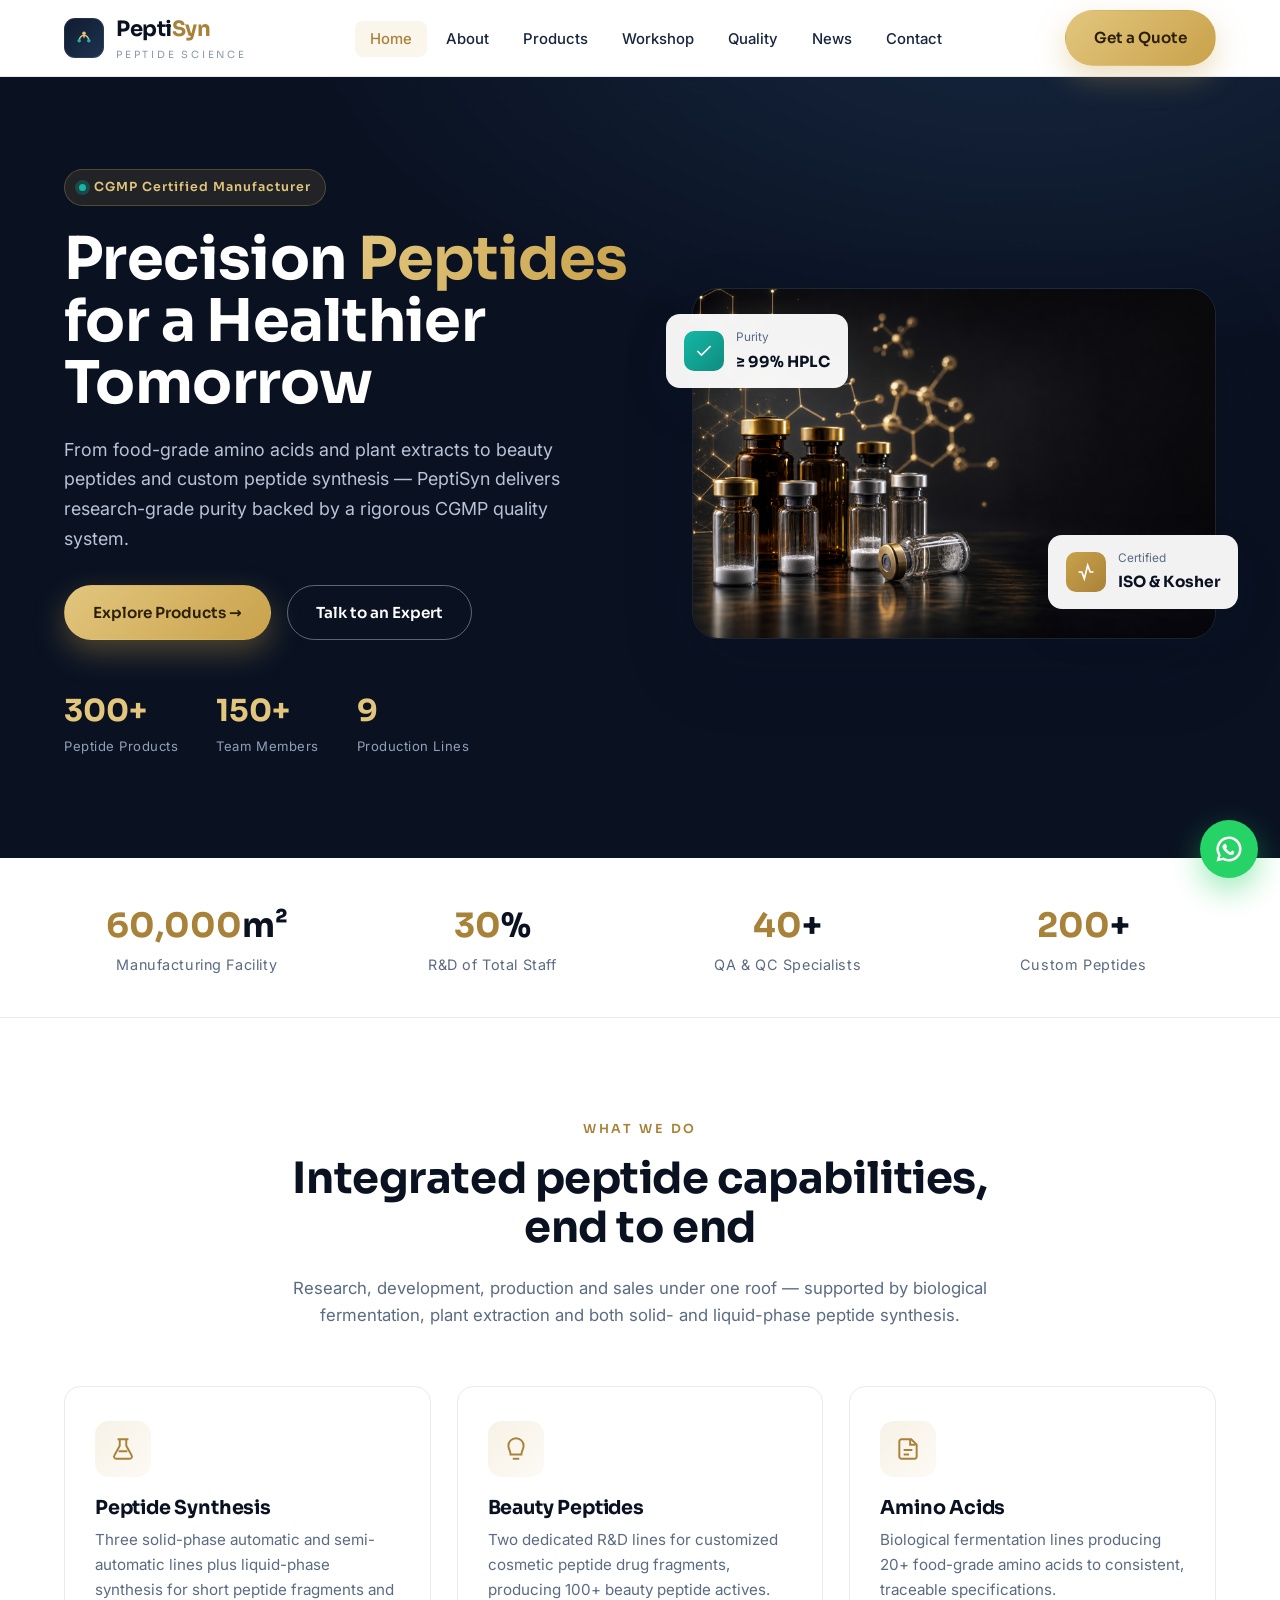
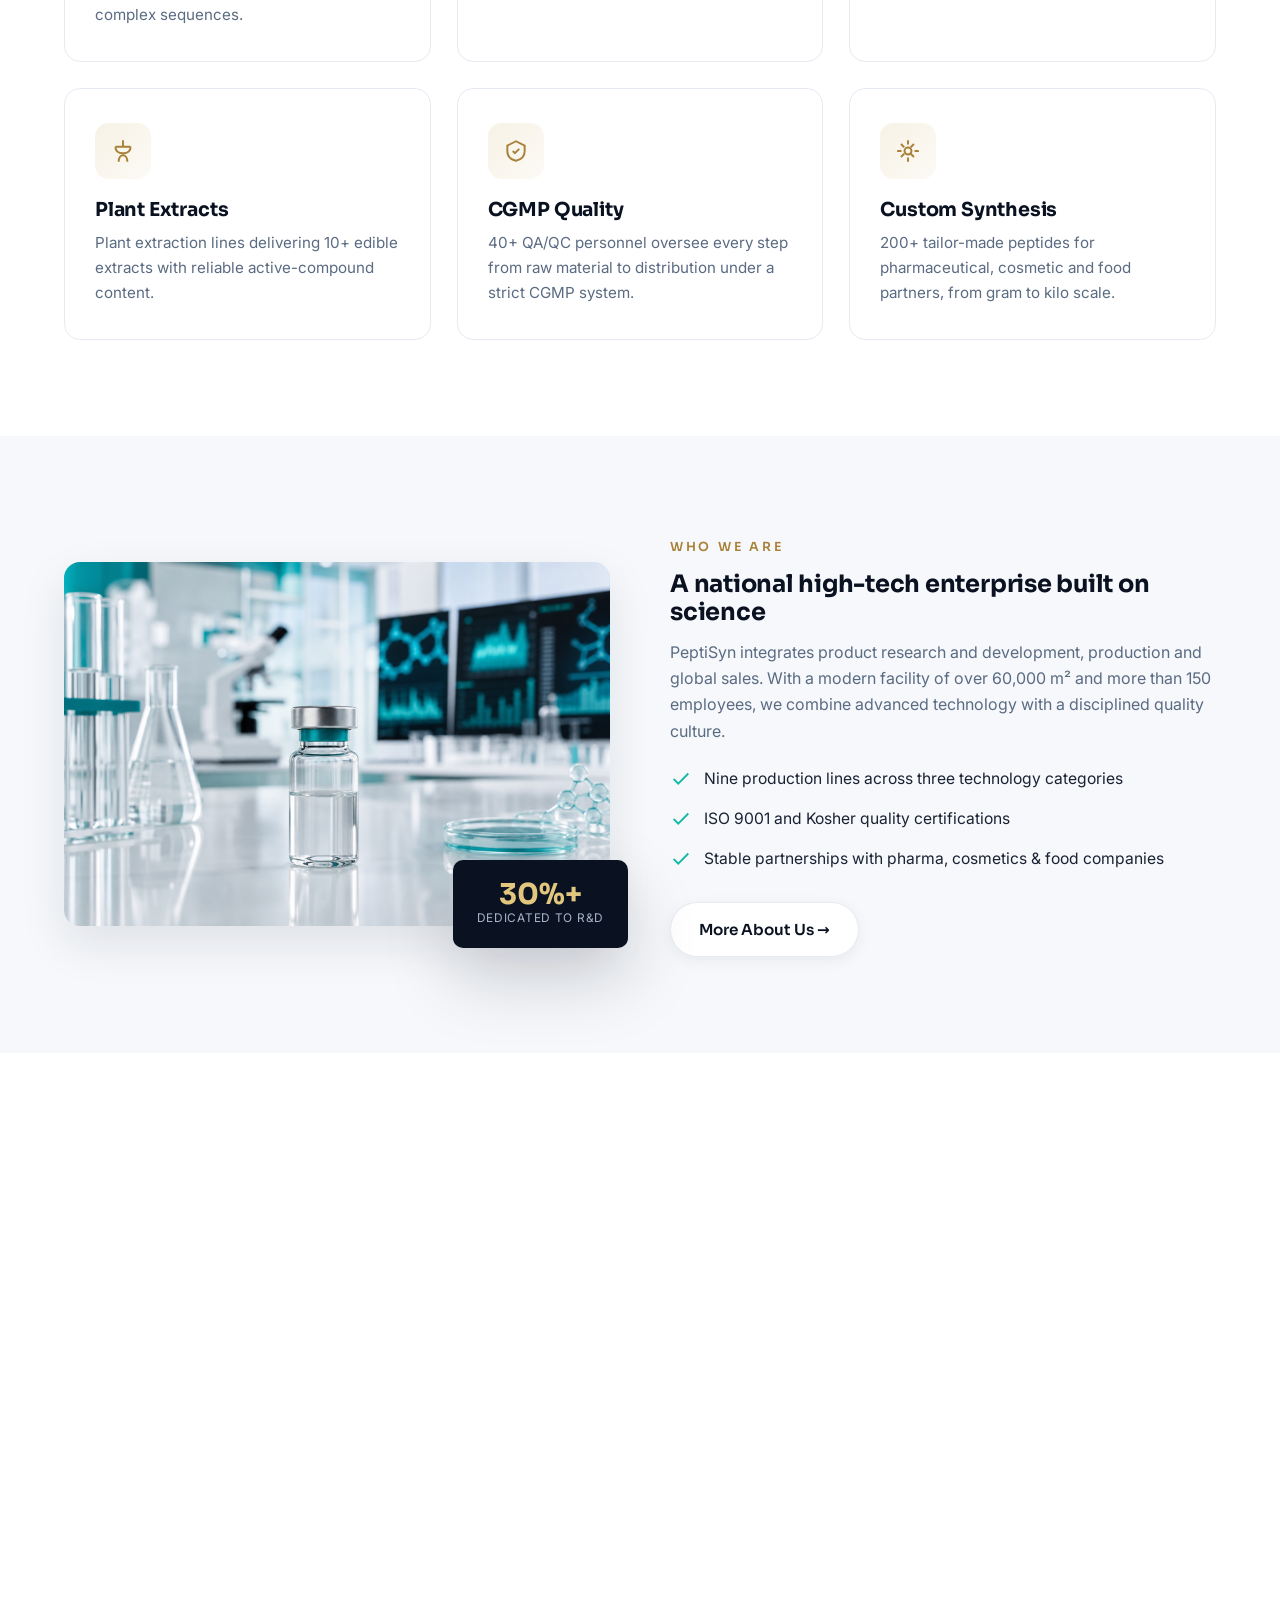
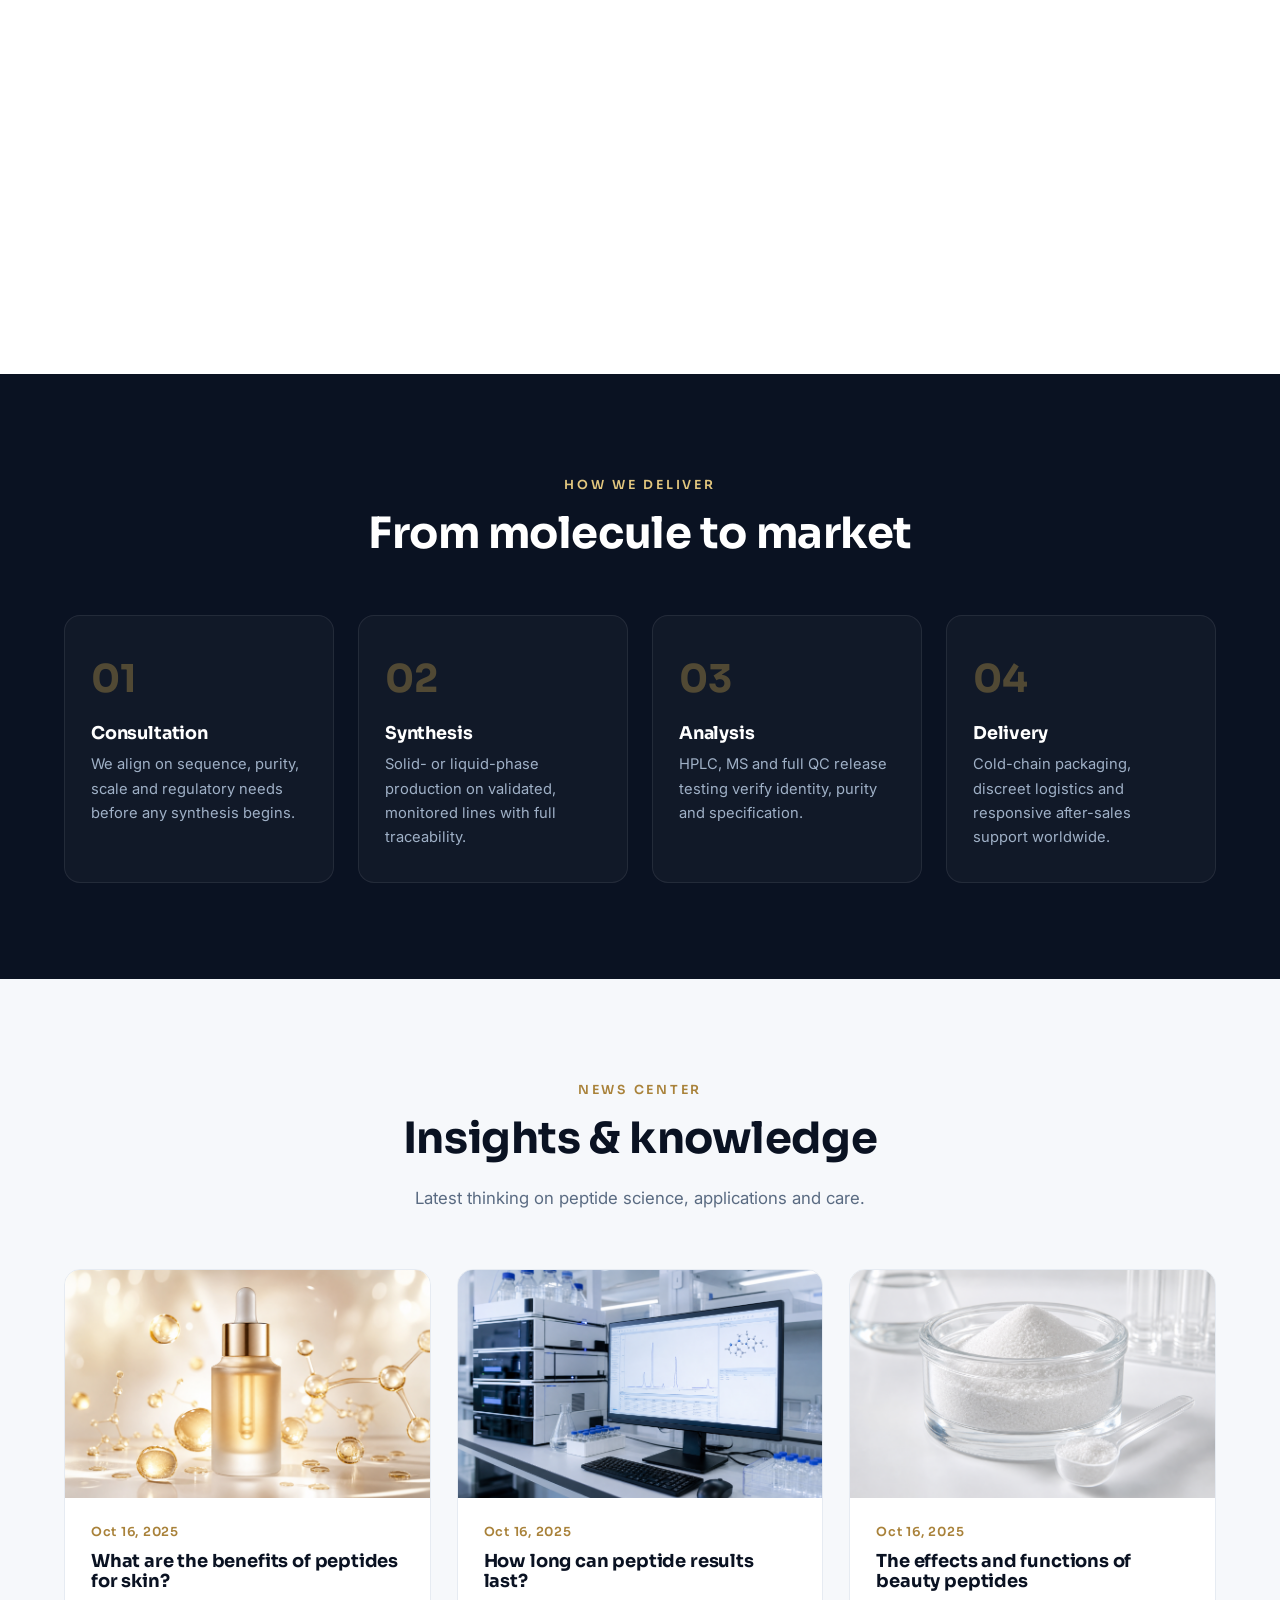
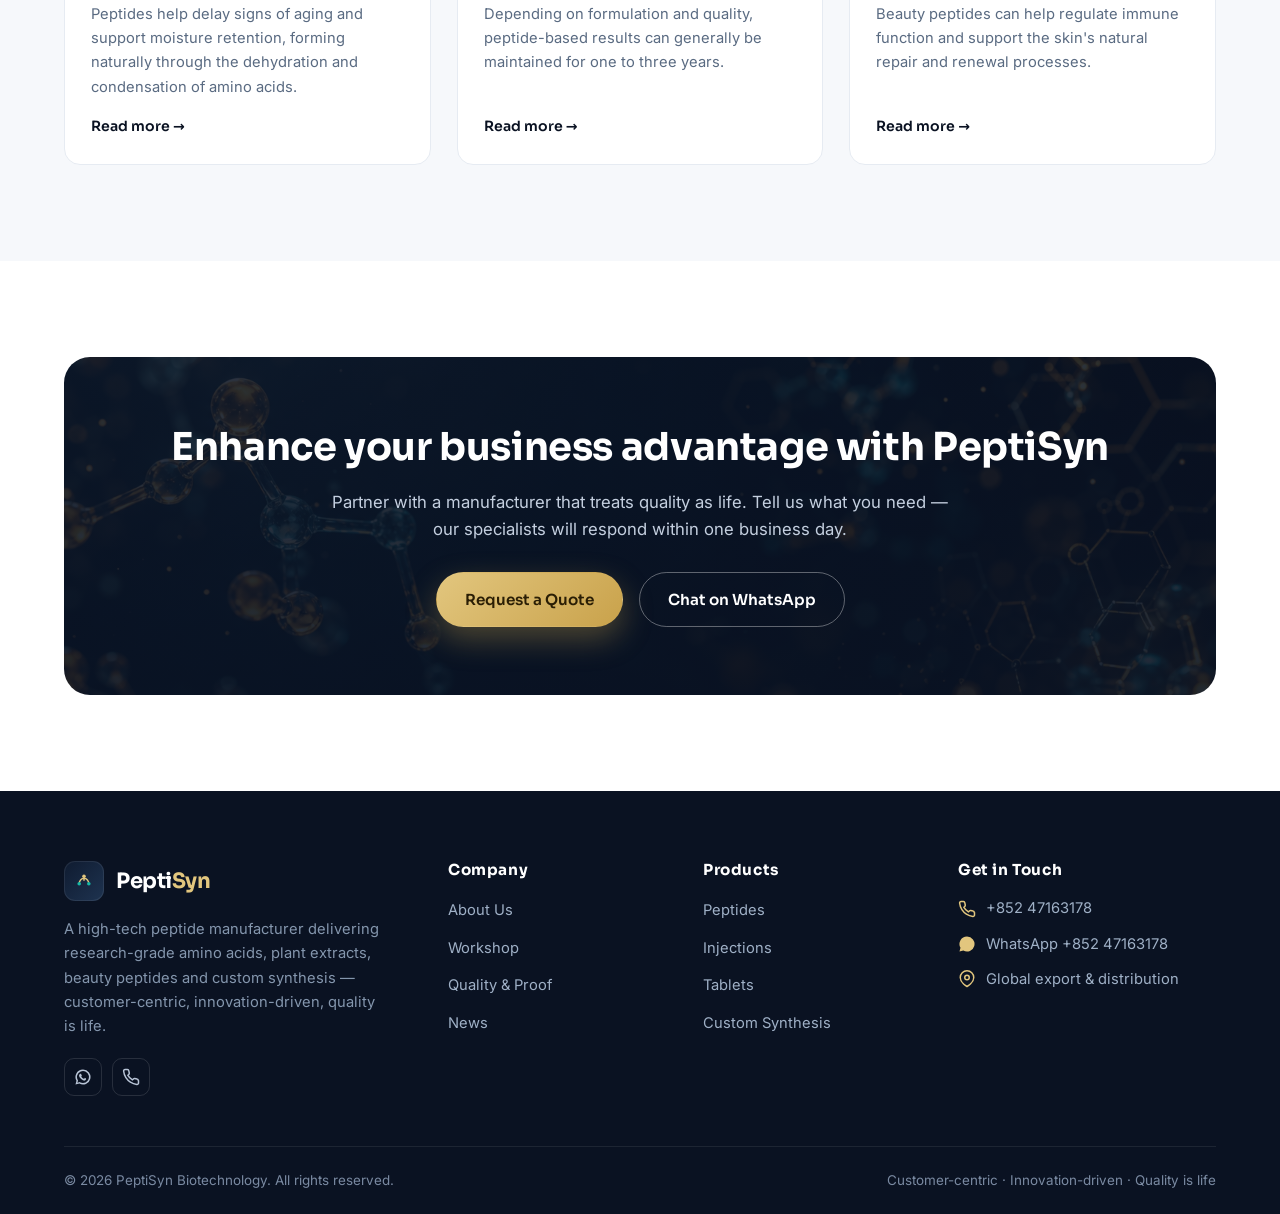
==== index.html @ 8553819f "~" ====
<!DOCTYPE html>
<html lang="en">
<head>
<meta charset="UTF-8" />
<meta name="viewport" content="width=device-width, initial-scale=1.0" />
<title>PeptiSyn &mdash; Premium Peptides, Amino Acids &amp; Custom Synthesis</title>
<meta name="description" content="PeptiSyn is a high-tech peptide manufacturer offering food-grade amino acids, plant extracts, beauty peptides and custom peptide synthesis under a CGMP quality system." />
<link rel="preconnect" href="https://fonts.googleapis.com" />
<link rel="preconnect" href="https://fonts.gstatic.com" crossorigin />
<link href="https://fonts.googleapis.com/css2?family=Inter:wght@400;500;600&family=Sora:wght@400;500;600;700&display=swap" rel="stylesheet" />
<link rel="stylesheet" href="assets/css/styles.css" />
<link rel="icon" href="data:image/svg+xml,%3Csvg xmlns='http://www.w3.org/2000/svg' viewBox='0 0 32 32'%3E%3Crect width='32' height='32' rx='8' fill='%230f1b30'/%3E%3Cpath d='M9 20c0-4 3-8 7-8m0 0c4 0 7 4 7 8m-7-8V9m0 3v3' stroke='%23e2c67e' stroke-width='2' fill='none' stroke-linecap='round'/%3E%3Ccircle cx='9' cy='20' r='2.4' fill='%2314b8a6'/%3E%3Ccircle cx='23' cy='20' r='2.4' fill='%2314b8a6'/%3E%3Ccircle cx='16' cy='9' r='2.4' fill='%23e2c67e'/%3E%3C/svg%3E" />
</head>
<body>

<!-- ===== Header ===== -->
<header class="header">
  <div class="container">
    <nav class="nav">
      <a class="brand" href="index.html" aria-label="PeptiSyn home">
        <span class="brand__mark">
          <svg viewBox="0 0 32 32" fill="none"><path d="M9 20c0-4 3-8 7-8m0 0c4 0 7 4 7 8m-7-8V9m0 3v3" stroke="#e2c67e" stroke-width="2" stroke-linecap="round"/><circle cx="9" cy="20" r="2.6" fill="#14b8a6"/><circle cx="23" cy="20" r="2.6" fill="#14b8a6"/><circle cx="16" cy="9" r="2.6" fill="#e2c67e"/></svg>
        </span>
        <span>
          <span class="brand__name">Pepti<b>Syn</b></span>
          <span class="brand__sub">Peptide Science</span>
        </span>
      </a>

      <ul class="nav__links">
        <li><a href="index.html" class="active">Home</a></li>
        <li><a href="about.html">About</a></li>
        <li><a href="products.html">Products</a></li>
        <li><a href="workshop.html">Workshop</a></li>
        <li><a href="quality.html">Quality</a></li>
        <li><a href="news.html">News</a></li>
        <li><a href="contact.html">Contact</a></li>
      </ul>

      <div class="nav__cta">
        <a href="contact.html" class="btn btn-gold">Get a Quote</a>
        <button class="nav__toggle" aria-label="Toggle menu"><span></span><span></span><span></span></button>
      </div>
    </nav>
  </div>
</header>

<!-- ===== Hero ===== -->
<section class="hero">
  <div class="container">
    <div class="hero__grid">
      <div class="hero__copy">
        <span class="hero__badge"><span class="dot"></span> CGMP Certified Manufacturer</span>
        <h1>Precision <span class="accent">Peptides</span> for a Healthier Tomorrow</h1>
        <p class="lead">From food-grade amino acids and plant extracts to beauty peptides and custom peptide synthesis &mdash; PeptiSyn delivers research-grade purity backed by a rigorous CGMP quality system.</p>
        <div class="hero__actions">
          <a href="products.html" class="btn btn-gold">Explore Products &rarr;</a>
          <a href="contact.html" class="btn btn-ghost">Talk to an Expert</a>
        </div>
        <div class="hero__stats">
          <div class="hero__stat"><div class="num"><b>300+</b></div><div class="lbl">Peptide Products</div></div>
          <div class="hero__stat"><div class="num"><b>150+</b></div><div class="lbl">Team Members</div></div>
          <div class="hero__stat"><div class="num"><b>9</b></div><div class="lbl">Production Lines</div></div>
        </div>
      </div>

      <div class="hero__visual reveal">
        <img src="assets/img/hero-peptides.png" alt="Premium peptide vials with molecular structures" />
        <div class="hero__float hero__float--tl">
          <span class="ic" style="background:linear-gradient(135deg,#14b8a6,#0f8c7f)">
            <svg viewBox="0 0 24 24" width="20" height="20" fill="none" stroke="#fff" stroke-width="2"><path d="M20 6L9 17l-5-5"/></svg>
          </span>
          <span><small>Purity</small><strong>&ge; 99% HPLC</strong></span>
        </div>
        <div class="hero__float hero__float--br">
          <span class="ic" style="background:linear-gradient(135deg,#c9a24b,#a9823a)">
            <svg viewBox="0 0 24 24" width="20" height="20" fill="none" stroke="#fff" stroke-width="2"><path d="M3 12h4l3 8 4-16 3 8h4"/></svg>
          </span>
          <span><small>Certified</small><strong>ISO &amp; Kosher</strong></span>
        </div>
      </div>
    </div>
  </div>
</section>

<!-- ===== Trust / stats ===== -->
<section class="trust">
  <div class="container">
    <div class="trust__row">
      <div class="trust__item"><div class="k"><span data-count="60000">0</span>m&sup2;</div><div class="v">Manufacturing Facility</div></div>
      <div class="trust__item"><div class="k"><span data-count="30">0</span>%</div><div class="v">R&amp;D of Total Staff</div></div>
      <div class="trust__item"><div class="k"><span data-count="40">0</span>+</div><div class="v">QA &amp; QC Specialists</div></div>
      <div class="trust__item"><div class="k"><span data-count="200">0</span>+</div><div class="v">Custom Peptides</div></div>
    </div>
  </div>
</section>

<!-- ===== Capabilities ===== -->
<section class="section">
  <div class="container">
    <div class="section-head reveal">
      <span class="eyebrow">What We Do</span>
      <h2>Integrated peptide capabilities, end to end</h2>
      <p>Research, development, production and sales under one roof &mdash; supported by biological fermentation, plant extraction and both solid- and liquid-phase peptide synthesis.</p>
    </div>

    <div class="grid grid-3">
      <div class="card reveal">
        <div class="card__ic"><svg viewBox="0 0 24 24" fill="none" stroke="currentColor" stroke-width="1.8"><path d="M9 3v6l-5 9a2 2 0 0 0 2 3h12a2 2 0 0 0 2-3l-5-9V3"/><path d="M7 3h10M8 14h8"/></svg></div>
        <h3>Peptide Synthesis</h3>
        <p>Three solid-phase automatic and semi-automatic lines plus liquid-phase synthesis for short peptide fragments and complex sequences.</p>
      </div>
      <div class="card reveal d1">
        <div class="card__ic"><svg viewBox="0 0 24 24" fill="none" stroke="currentColor" stroke-width="1.8"><path d="M12 2a7 7 0 0 0-7 7c0 3 2 5 2 8h10c0-3 2-5 2-8a7 7 0 0 0-7-7z"/><path d="M9 21h6"/></svg></div>
        <h3>Beauty Peptides</h3>
        <p>Two dedicated R&amp;D lines for customized cosmetic peptide drug fragments, producing 100+ beauty peptide actives.</p>
      </div>
      <div class="card reveal d2">
        <div class="card__ic"><svg viewBox="0 0 24 24" fill="none" stroke="currentColor" stroke-width="1.8"><path d="M4 19V5a2 2 0 0 1 2-2h9l5 5v11a2 2 0 0 1-2 2H6a2 2 0 0 1-2-2z"/><path d="M14 3v5h5M8 13h8M8 17h5"/></svg></div>
        <h3>Amino Acids</h3>
        <p>Biological fermentation lines producing 20+ food-grade amino acids to consistent, traceable specifications.</p>
      </div>
      <div class="card reveal">
        <div class="card__ic"><svg viewBox="0 0 24 24" fill="none" stroke="currentColor" stroke-width="1.8"><path d="M12 2v6M5 8c0 4 3 6 7 6s7-2 7-6M5 8h14M8 22c0-4 2-6 4-6s4 2 4 6"/></svg></div>
        <h3>Plant Extracts</h3>
        <p>Plant extraction lines delivering 10+ edible extracts with reliable active-compound content.</p>
      </div>
      <div class="card reveal d1">
        <div class="card__ic"><svg viewBox="0 0 24 24" fill="none" stroke="currentColor" stroke-width="1.8"><path d="M12 3l8 4v5c0 5-3.5 8-8 9-4.5-1-8-4-8-9V7l8-4z"/><path d="M9 12l2 2 4-4"/></svg></div>
        <h3>CGMP Quality</h3>
        <p>40+ QA/QC personnel oversee every step from raw material to distribution under a strict CGMP system.</p>
      </div>
      <div class="card reveal d2">
        <div class="card__ic"><svg viewBox="0 0 24 24" fill="none" stroke="currentColor" stroke-width="1.8"><path d="M12 2v4m0 12v4m10-10h-4M6 12H2m15.5-6.5l-3 3m-6 6l-3 3m12 0l-3-3m-6-6l-3-3"/><circle cx="12" cy="12" r="3.2"/></svg></div>
        <h3>Custom Synthesis</h3>
        <p>200+ tailor-made peptides for pharmaceutical, cosmetic and food partners, from gram to kilo scale.</p>
      </div>
    </div>
  </div>
</section>

<!-- ===== About split ===== -->
<section class="section section--soft">
  <div class="container">
    <div class="split">
      <div class="split__media reveal">
        <img src="assets/img/about-lab.png" alt="PeptiSyn research laboratory" />
        <div class="badge-float">
          <div class="n">30%+</div>
          <div class="t">DEDICATED TO R&amp;D</div>
        </div>
      </div>
      <div class="split__copy reveal d1">
        <span class="eyebrow">Who We Are</span>
        <h2>A national high-tech enterprise built on science</h2>
        <p>PeptiSyn integrates product research and development, production and global sales. With a modern facility of over 60,000 m&sup2; and more than 150 employees, we combine advanced technology with a disciplined quality culture.</p>
        <ul class="ticks">
          <li><svg viewBox="0 0 24 24" fill="none" stroke="currentColor" stroke-width="2"><path d="M20 6L9 17l-5-5"/></svg> Nine production lines across three technology categories</li>
          <li><svg viewBox="0 0 24 24" fill="none" stroke="currentColor" stroke-width="2"><path d="M20 6L9 17l-5-5"/></svg> ISO 9001 and Kosher quality certifications</li>
          <li><svg viewBox="0 0 24 24" fill="none" stroke="currentColor" stroke-width="2"><path d="M20 6L9 17l-5-5"/></svg> Stable partnerships with pharma, cosmetics &amp; food companies</li>
        </ul>
        <a href="about.html" class="btn btn-outline">More About Us &rarr;</a>
      </div>
    </div>
  </div>
</section>

<!-- ===== Products preview ===== -->
<section class="section">
  <div class="container">
    <div class="section-head reveal">
      <span class="eyebrow">Product Range</span>
      <h2>Explore our core categories</h2>
      <p>Research-grade purity across peptides, injections and oral formulations &mdash; ready to ship or made to your specification.</p>
    </div>

    <div class="grid grid-3">
      <article class="pcard reveal">
        <div class="pcard__img"><img src="assets/img/product-peptide.png" alt="Peptide vial" /></div>
        <div class="pcard__body">
          <span class="pcard__tag">Peptide</span>
          <h3>Lyophilized Peptides</h3>
          <p>High-purity lyophilized peptide powder in sealed vials, batch-tested by HPLC and mass spectrometry.</p>
          <a href="products.html" class="pcard__link">View range &rarr;</a>
        </div>
      </article>
      <article class="pcard reveal d1">
        <div class="pcard__img"><img src="assets/img/product-injection.png" alt="Injection vial and syringe" /></div>
        <div class="pcard__body">
          <span class="pcard__tag">Injection</span>
          <h3>Injection Solutions</h3>
          <p>Sterile, precisely formulated injectable presentations manufactured under clean-room conditions.</p>
          <a href="products.html" class="pcard__link">View range &rarr;</a>
        </div>
      </article>
      <article class="pcard reveal d2">
        <div class="pcard__img"><img src="assets/img/product-tablets.png" alt="Tablets and capsules" /></div>
        <div class="pcard__body">
          <span class="pcard__tag">Tablets</span>
          <h3>Tablets &amp; Capsules</h3>
          <p>Oral peptide and supplement formulations with consistent dosing and reliable stability.</p>
          <a href="products.html" class="pcard__link">View range &rarr;</a>
        </div>
      </article>
    </div>
  </div>
</section>

<!-- ===== Process ===== -->
<section class="section section--dark">
  <div class="container">
    <div class="section-head reveal">
      <span class="eyebrow">How We Deliver</span>
      <h2>From molecule to market</h2>
    </div>
    <div class="steps">
      <div class="step reveal"><h3>Consultation</h3><p>We align on sequence, purity, scale and regulatory needs before any synthesis begins.</p></div>
      <div class="step reveal d1"><h3>Synthesis</h3><p>Solid- or liquid-phase production on validated, monitored lines with full traceability.</p></div>
      <div class="step reveal d2"><h3>Analysis</h3><p>HPLC, MS and full QC release testing verify identity, purity and specification.</p></div>
      <div class="step reveal d3"><h3>Delivery</h3><p>Cold-chain packaging, discreet logistics and responsive after-sales support worldwide.</p></div>
    </div>
  </div>
</section>

<!-- ===== News preview ===== -->
<section class="section section--soft">
  <div class="container">
    <div class="section-head reveal">
      <span class="eyebrow">News Center</span>
      <h2>Insights &amp; knowledge</h2>
      <p>Latest thinking on peptide science, applications and care.</p>
    </div>
    <div class="grid grid-3">
      <article class="ncard reveal">
        <div class="ncard__img"><img src="assets/img/product-beauty.png" alt="Beauty peptides" /></div>
        <div class="ncard__body">
          <span class="ncard__date">Oct 16, 2025</span>
          <h3>What are the benefits of peptides for skin?</h3>
          <p>Peptides help delay signs of aging and support moisture retention, forming naturally through the dehydration and condensation of amino acids.</p>
          <a href="news.html" class="ncard__link">Read more &rarr;</a>
        </div>
      </article>
      <article class="ncard reveal d1">
        <div class="ncard__img"><img src="assets/img/analytical.png" alt="Analytical testing" /></div>
        <div class="ncard__body">
          <span class="ncard__date">Oct 16, 2025</span>
          <h3>How long can peptide results last?</h3>
          <p>Depending on formulation and quality, peptide-based results can generally be maintained for one to three years.</p>
          <a href="news.html" class="ncard__link">Read more &rarr;</a>
        </div>
      </article>
      <article class="ncard reveal d2">
        <div class="ncard__img"><img src="assets/img/product-aminoacid.png" alt="Amino acids" /></div>
        <div class="ncard__body">
          <span class="ncard__date">Oct 16, 2025</span>
          <h3>The effects and functions of beauty peptides</h3>
          <p>Beauty peptides can help regulate immune function and support the skin's natural repair and renewal processes.</p>
          <a href="news.html" class="ncard__link">Read more &rarr;</a>
        </div>
      </article>
    </div>
  </div>
</section>

<!-- ===== CTA ===== -->
<section class="section">
  <div class="container">
    <div class="cta reveal" style="--cta-bg:url('../img/cta-molecules.png')">
      <h2>Enhance your business advantage with PeptiSyn</h2>
      <p>Partner with a manufacturer that treats quality as life. Tell us what you need &mdash; our specialists will respond within one business day.</p>
      <div class="cta__actions">
        <a href="contact.html" class="btn btn-gold">Request a Quote</a>
        <a href="https://wa.me/85247163178" target="_blank" rel="noopener" class="btn btn-ghost">Chat on WhatsApp</a>
      </div>
    </div>
  </div>
</section>

<!-- ===== Footer ===== -->
<footer class="footer">
  <div class="container">
    <div class="footer__grid">
      <div class="footer__brand">
        <a class="brand" href="index.html">
          <span class="brand__mark">
            <svg viewBox="0 0 32 32" fill="none"><path d="M9 20c0-4 3-8 7-8m0 0c4 0 7 4 7 8m-7-8V9m0 3v3" stroke="#e2c67e" stroke-width="2" stroke-linecap="round"/><circle cx="9" cy="20" r="2.6" fill="#14b8a6"/><circle cx="23" cy="20" r="2.6" fill="#14b8a6"/><circle cx="16" cy="9" r="2.6" fill="#e2c67e"/></svg>
          </span>
          <span class="brand__name">Pepti<b>Syn</b></span>
        </a>
        <p>A high-tech peptide manufacturer delivering research-grade amino acids, plant extracts, beauty peptides and custom synthesis &mdash; customer-centric, innovation-driven, quality is life.</p>
        <div class="footer__social">
          <a href="https://wa.me/85247163178" target="_blank" rel="noopener" aria-label="WhatsApp"><svg viewBox="0 0 24 24" width="18" height="18" fill="currentColor"><path d="M12 2a10 10 0 0 0-8.7 15l-1.3 5 5.1-1.3A10 10 0 1 0 12 2zm0 18a8 8 0 0 1-4.1-1.1l-.3-.2-3 .8.8-2.9-.2-.3A8 8 0 1 1 12 20zm4.4-6c-.2-.1-1.4-.7-1.6-.8s-.4-.1-.5.1-.6.8-.8 1-.3.2-.5.1a6.5 6.5 0 0 1-3.2-2.8c-.2-.4.2-.4.6-1.2a.4.4 0 0 0 0-.4l-.8-1.8c-.2-.5-.4-.4-.5-.4h-.5a1 1 0 0 0-.7.3A2.8 2.8 0 0 0 6.7 10a4.9 4.9 0 0 0 1 2.6 11 11 0 0 0 4.2 3.7c1.6.7 1.9.6 2.3.5a2.4 2.4 0 0 0 1.6-1.1 2 2 0 0 0 .1-1.1c0-.1-.2-.2-.5-.3z"/></svg></a>
          <a href="tel:+85247163178" aria-label="Phone"><svg viewBox="0 0 24 24" width="18" height="18" fill="none" stroke="currentColor" stroke-width="2"><path d="M22 16.9v3a2 2 0 0 1-2.2 2 19.8 19.8 0 0 1-8.6-3 19.5 19.5 0 0 1-6-6 19.8 19.8 0 0 1-3-8.6A2 2 0 0 1 4.1 2h3a2 2 0 0 1 2 1.7l.6 3a2 2 0 0 1-.6 1.8L7.9 9.8a16 16 0 0 0 6 6l1.3-1.2a2 2 0 0 1 1.8-.5l3 .6a2 2 0 0 1 1.7 2z"/></svg></a>
        </div>
      </div>
      <div>
        <h4>Company</h4>
        <ul>
          <li><a href="about.html">About Us</a></li>
          <li><a href="workshop.html">Workshop</a></li>
          <li><a href="quality.html">Quality &amp; Proof</a></li>
          <li><a href="news.html">News</a></li>
        </ul>
      </div>
      <div>
        <h4>Products</h4>
        <ul>
          <li><a href="products.html">Peptides</a></li>
          <li><a href="products.html">Injections</a></li>
          <li><a href="products.html">Tablets</a></li>
          <li><a href="products.html">Custom Synthesis</a></li>
        </ul>
      </div>
      <div>
        <h4>Get in Touch</h4>
        <ul class="footer__contact">
          <li><svg viewBox="0 0 24 24" fill="none" stroke="currentColor" stroke-width="2"><path d="M22 16.9v3a2 2 0 0 1-2.2 2 19.8 19.8 0 0 1-8.6-3 19.5 19.5 0 0 1-6-6 19.8 19.8 0 0 1-3-8.6A2 2 0 0 1 4.1 2h3a2 2 0 0 1 2 1.7l.6 3a2 2 0 0 1-.6 1.8L7.9 9.8a16 16 0 0 0 6 6l1.3-1.2a2 2 0 0 1 1.8-.5l3 .6a2 2 0 0 1 1.7 2z"/></svg> <a href="tel:+85247163178">+852 47163178</a></li>
          <li><svg viewBox="0 0 24 24" fill="currentColor"><path d="M12 2a10 10 0 0 0-8.7 15l-1.3 5 5.1-1.3A10 10 0 1 0 12 2z"/></svg> <a href="https://wa.me/85247163178" target="_blank" rel="noopener">WhatsApp +852 47163178</a></li>
          <li><svg viewBox="0 0 24 24" fill="none" stroke="currentColor" stroke-width="2"><path d="M21 10c0 7-9 12-9 12s-9-5-9-12a9 9 0 0 1 18 0z"/><circle cx="12" cy="10" r="3"/></svg> Global export &amp; distribution</li>
        </ul>
      </div>
    </div>
    <div class="footer__bottom">
      <span>&copy; <span data-year>2025</span> PeptiSyn Biotechnology. All rights reserved.</span>
      <span>Customer-centric &middot; Innovation-driven &middot; Quality is life</span>
    </div>
  </div>
</footer>

<a class="wa-float" href="https://wa.me/85247163178" target="_blank" rel="noopener" aria-label="Chat on WhatsApp">
  <svg viewBox="0 0 24 24"><path d="M12 2a10 10 0 0 0-8.7 15l-1.3 5 5.1-1.3A10 10 0 1 0 12 2zm0 18a8 8 0 0 1-4.1-1.1l-.3-.2-3 .8.8-2.9-.2-.3A8 8 0 1 1 12 20zm4.4-6c-.2-.1-1.4-.7-1.6-.8s-.4-.1-.5.1-.6.8-.8 1-.3.2-.5.1a6.5 6.5 0 0 1-3.2-2.8c-.2-.4.2-.4.6-1.2a.4.4 0 0 0 0-.4l-.8-1.8c-.2-.5-.4-.4-.5-.4h-.5a1 1 0 0 0-.7.3A2.8 2.8 0 0 0 6.7 10a4.9 4.9 0 0 0 1 2.6 11 11 0 0 0 4.2 3.7c1.6.7 1.9.6 2.3.5a2.4 2.4 0 0 0 1.6-1.1 2 2 0 0 0 .1-1.1c0-.1-.2-.2-.5-.3z"/></svg>
</a>

<script src="assets/js/main.js"></script>
</body>
</html>
---- assets/css/styles.css ----
/* ==========================================================================
   PeptiSyn — Premium Peptide Manufacturer
   Global stylesheet
   ========================================================================== */

:root {
  --navy-900: #0a1222;
  --navy-800: #0f1b30;
  --navy-700: #16263f;
  --navy-600: #1e3350;
  --ink: #1a2233;
  --slate: #5a6b82;
  --slate-light: #8a99ad;
  --line: #e6ebf2;
  --bg: #ffffff;
  --bg-soft: #f6f8fb;
  --bg-softer: #eef2f7;

  --gold: #c9a24b;
  --gold-light: #e2c67e;
  --gold-dark: #a9823a;
  --teal: #14b8a6;
  --teal-dark: #0f8c7f;

  --radius: 16px;
  --radius-sm: 10px;
  --radius-lg: 26px;
  --shadow-sm: 0 4px 16px rgba(15, 27, 48, .06);
  --shadow: 0 18px 46px rgba(15, 27, 48, .10);
  --shadow-lg: 0 30px 70px rgba(10, 18, 34, .18);
  --maxw: 1200px;
  --ease: cubic-bezier(.22, .61, .36, 1);

  --font-head: "Sora", "Segoe UI", system-ui, sans-serif;
  --font-body: "Inter", "Segoe UI", system-ui, sans-serif;
}

* { box-sizing: border-box; }

html { scroll-behavior: smooth; }

body {
  margin: 0;
  font-family: var(--font-body);
  color: var(--ink);
  background: var(--bg);
  line-height: 1.65;
  -webkit-font-smoothing: antialiased;
  text-rendering: optimizeLegibility;
}

img { max-width: 100%; display: block; }
a { color: inherit; text-decoration: none; }

h1, h2, h3, h4 {
  font-family: var(--font-head);
  color: var(--navy-900);
  line-height: 1.15;
  font-weight: 700;
  margin: 0 0 .5em;
  letter-spacing: -.01em;
}

p { margin: 0 0 1em; color: var(--slate); }

.container {
  width: 100%;
  max-width: var(--maxw);
  margin: 0 auto;
  padding: 0 24px;
}

.section { padding: 96px 0; }
.section--soft { background: var(--bg-soft); }
.section--dark { background: var(--navy-900); color: #cfd8e6; }
.section--dark h2, .section--dark h3 { color: #fff; }

/* ---------- Utility ---------- */
.eyebrow {
  display: inline-block;
  font-family: var(--font-head);
  font-size: .78rem;
  font-weight: 600;
  letter-spacing: .22em;
  text-transform: uppercase;
  color: var(--gold-dark);
  margin-bottom: 14px;
}
.section--dark .eyebrow { color: var(--gold-light); }

.section-head { max-width: 720px; margin: 0 auto 56px; text-align: center; }
.section-head.left { margin-left: 0; text-align: left; }
.section-head h2 { font-size: clamp(1.8rem, 3.4vw, 2.7rem); }
.section-head p { font-size: 1.05rem; }

.btn {
  display: inline-flex;
  align-items: center;
  gap: 10px;
  padding: 14px 28px;
  border-radius: 999px;
  font-family: var(--font-head);
  font-weight: 600;
  font-size: .95rem;
  border: 1px solid transparent;
  cursor: pointer;
  transition: transform .25s var(--ease), box-shadow .25s var(--ease), background .25s;
}
.btn:hover { transform: translateY(-2px); }
.btn-gold {
  background: linear-gradient(135deg, var(--gold-light), var(--gold));
  color: #2a1e05;
  box-shadow: 0 12px 30px rgba(201, 162, 75, .35);
}
.btn-gold:hover { box-shadow: 0 16px 40px rgba(201, 162, 75, .5); }
.btn-ghost {
  background: transparent;
  border-color: rgba(255, 255, 255, .35);
  color: #fff;
}
.btn-ghost:hover { background: rgba(255, 255, 255, .1); }
.btn-outline {
  background: #fff;
  border-color: var(--line);
  color: var(--navy-900);
  box-shadow: var(--shadow-sm);
}
.btn-outline:hover { border-color: var(--gold); color: var(--gold-dark); }

/* ==========================================================================
   Header
   ========================================================================== */
.header {
  position: sticky;
  top: 0;
  z-index: 100;
  background: rgba(255, 255, 255, .82);
  backdrop-filter: saturate(160%) blur(14px);
  border-bottom: 1px solid var(--line);
  transition: box-shadow .3s;
}
.header.scrolled { box-shadow: var(--shadow-sm); }
.nav {
  display: flex;
  align-items: center;
  justify-content: space-between;
  height: 76px;
}
.brand { display: flex; align-items: center; gap: 12px; }
.brand__mark {
  width: 40px; height: 40px;
  border-radius: 11px;
  background: linear-gradient(135deg, var(--navy-800), var(--navy-600));
  display: grid; place-items: center;
  box-shadow: inset 0 0 0 1px rgba(255,255,255,.08);
  position: relative;
}
.brand__mark svg { width: 22px; height: 22px; }
.brand__name {
  font-family: var(--font-head);
  font-weight: 700;
  font-size: 1.32rem;
  color: var(--navy-900);
  letter-spacing: -.02em;
}
.brand__name b { color: var(--gold-dark); font-weight: 700; }
.brand__sub { display: block; font-size: .62rem; letter-spacing: .28em; color: var(--slate-light); text-transform: uppercase; font-family: var(--font-head); }

.nav__links { display: flex; align-items: center; gap: 4px; list-style: none; margin: 0; padding: 0; }
.nav__links a {
  padding: 9px 15px;
  border-radius: 8px;
  font-size: .93rem;
  font-weight: 500;
  color: var(--navy-700);
  transition: color .2s, background .2s;
}
.nav__links a:hover { color: var(--gold-dark); }
.nav__links a.active { color: var(--gold-dark); background: rgba(201,162,75,.1); }

.nav__cta { display: flex; align-items: center; gap: 14px; }
.nav__toggle {
  display: none;
  width: 44px; height: 44px;
  border: 1px solid var(--line);
  border-radius: 10px;
  background: #fff;
  cursor: pointer;
  flex-direction: column;
  gap: 5px;
  align-items: center;
  justify-content: center;
}
.nav__toggle span { width: 20px; height: 2px; background: var(--navy-800); border-radius: 2px; transition: .3s; }
.nav.open .nav__toggle span:nth-child(1) { transform: translateY(7px) rotate(45deg); }
.nav.open .nav__toggle span:nth-child(2) { opacity: 0; }
.nav.open .nav__toggle span:nth-child(3) { transform: translateY(-7px) rotate(-45deg); }

/* ==========================================================================
   Hero
   ========================================================================== */
.hero {
  position: relative;
  background: radial-gradient(1200px 600px at 80% -10%, #16263f 0%, var(--navy-900) 60%);
  color: #dfe7f2;
  overflow: hidden;
}
.hero__grid {
  display: grid;
  grid-template-columns: 1.05fr .95fr;
  align-items: center;
  gap: 48px;
  padding: 92px 0 100px;
}
.hero__badge {
  display: inline-flex; align-items: center; gap: 8px;
  padding: 7px 14px;
  border-radius: 999px;
  background: rgba(201,162,75,.12);
  border: 1px solid rgba(201,162,75,.3);
  color: var(--gold-light);
  font-size: .78rem; font-weight: 600; letter-spacing: .08em;
  font-family: var(--font-head);
  margin-bottom: 22px;
}
.hero__badge .dot { width: 7px; height: 7px; border-radius: 50%; background: var(--teal); box-shadow: 0 0 0 4px rgba(20,184,166,.25); }
.hero h1 {
  color: #fff;
  font-size: clamp(2.3rem, 4.6vw, 3.8rem);
  line-height: 1.06;
  margin-bottom: 20px;
}
.hero h1 .accent {
  background: linear-gradient(120deg, var(--gold-light), var(--gold));
  -webkit-background-clip: text; background-clip: text; color: transparent;
}
.hero p.lead { font-size: 1.12rem; color: #b8c4d6; max-width: 540px; margin-bottom: 32px; }
.hero__actions { display: flex; gap: 16px; flex-wrap: wrap; }
.hero__stats { display: flex; gap: 38px; margin-top: 46px; flex-wrap: wrap; }
.hero__stat .num { font-family: var(--font-head); font-weight: 700; font-size: 1.9rem; color: #fff; }
.hero__stat .num b { color: var(--gold-light); }
.hero__stat .lbl { font-size: .82rem; color: #90a0b8; letter-spacing: .04em; }

.hero__visual { position: relative; }
.hero__visual img {
  border-radius: var(--radius-lg);
  box-shadow: var(--shadow-lg);
  border: 1px solid rgba(255,255,255,.08);
}
.hero__float {
  position: absolute;
  background: rgba(255,255,255,.95);
  border-radius: 14px;
  padding: 14px 18px;
  box-shadow: var(--shadow);
  display: flex; align-items: center; gap: 12px;
  backdrop-filter: blur(4px);
}
.hero__float .ic { width: 40px; height: 40px; border-radius: 10px; display: grid; place-items: center; color: #fff; }
.hero__float small { display: block; color: var(--slate); font-size: .74rem; }
.hero__float strong { font-family: var(--font-head); color: var(--navy-900); font-size: .96rem; }
.hero__float--tl { top: 26px; left: -26px; }
.hero__float--br { bottom: 30px; right: -22px; }

.hero__wave { display: block; width: 100%; height: auto; margin-bottom: -8px; }

/* ==========================================================================
   Trust bar
   ========================================================================== */
.trust {
  border-bottom: 1px solid var(--line);
  background: #fff;
}
.trust__row {
  display: grid;
  grid-template-columns: repeat(4, 1fr);
  gap: 30px;
  padding: 40px 0;
}
.trust__item { text-align: center; }
.trust__item .k { font-family: var(--font-head); font-size: 2.1rem; font-weight: 700; color: var(--navy-900); }
.trust__item .k span { color: var(--gold-dark); }
.trust__item .v { font-size: .9rem; color: var(--slate); letter-spacing: .04em; }

/* ==========================================================================
   Feature cards
   ========================================================================== */
.grid { display: grid; gap: 26px; }
.grid-2 { grid-template-columns: repeat(2, 1fr); }
.grid-3 { grid-template-columns: repeat(3, 1fr); }
.grid-4 { grid-template-columns: repeat(4, 1fr); }

.card {
  background: #fff;
  border: 1px solid var(--line);
  border-radius: var(--radius);
  padding: 34px 30px;
  transition: transform .3s var(--ease), box-shadow .3s var(--ease), border-color .3s;
}
.card:hover { transform: translateY(-6px); box-shadow: var(--shadow); border-color: rgba(201,162,75,.35); }
.card__ic {
  width: 56px; height: 56px; border-radius: 14px;
  display: grid; place-items: center;
  background: linear-gradient(135deg, rgba(201,162,75,.14), rgba(201,162,75,.05));
  color: var(--gold-dark);
  margin-bottom: 20px;
}
.card__ic svg { width: 26px; height: 26px; }
.card h3 { font-size: 1.2rem; margin-bottom: 8px; }
.card p { font-size: .95rem; margin: 0; }

/* ==========================================================================
   Split / about
   ========================================================================== */
.split { display: grid; grid-template-columns: 1fr 1fr; gap: 60px; align-items: center; }
.split__media img { border-radius: var(--radius); box-shadow: var(--shadow); }
.split__media { position: relative; }
.badge-float {
  position: absolute; right: -18px; bottom: -22px;
  background: var(--navy-900); color: #fff;
  padding: 20px 24px; border-radius: var(--radius-sm);
  box-shadow: var(--shadow-lg);
  text-align: center;
}
.badge-float .n { font-family: var(--font-head); font-size: 1.8rem; font-weight: 700; color: var(--gold-light); line-height: 1; }
.badge-float .t { font-size: .74rem; letter-spacing: .06em; color: #a9b6c9; }

.ticks { list-style: none; padding: 0; margin: 22px 0 30px; display: grid; gap: 14px; }
.ticks li { display: flex; gap: 12px; align-items: flex-start; color: var(--ink); font-size: .98rem; }
.ticks li svg { flex: none; width: 22px; height: 22px; color: var(--teal); margin-top: 2px; }

/* ==========================================================================
   Products
   ========================================================================== */
.pcard {
  background: #fff;
  border: 1px solid var(--line);
  border-radius: var(--radius);
  overflow: hidden;
  transition: transform .3s var(--ease), box-shadow .3s var(--ease);
}
.pcard:hover { transform: translateY(-6px); box-shadow: var(--shadow); }
.pcard__img { aspect-ratio: 4/3; overflow: hidden; background: var(--bg-softer); }
.pcard__img img { width: 100%; height: 100%; object-fit: cover; transition: transform .5s var(--ease); }
.pcard:hover .pcard__img img { transform: scale(1.06); }
.pcard__body { padding: 24px 26px 28px; }
.pcard__tag { font-size: .72rem; letter-spacing: .14em; text-transform: uppercase; color: var(--gold-dark); font-weight: 600; font-family: var(--font-head); }
.pcard h3 { font-size: 1.22rem; margin: 6px 0 8px; }
.pcard p { font-size: .93rem; margin-bottom: 16px; }
.pcard__link { display: inline-flex; align-items: center; gap: 7px; font-family: var(--font-head); font-weight: 600; font-size: .9rem; color: var(--navy-900); transition: gap .25s, color .25s; }
.pcard__link:hover { gap: 12px; color: var(--gold-dark); }

/* ==========================================================================
   Steps / process
   ========================================================================== */
.steps { counter-reset: step; display: grid; grid-template-columns: repeat(4, 1fr); gap: 24px; }
.step {
  position: relative;
  padding: 32px 26px;
  border-radius: var(--radius);
  background: rgba(255,255,255,.03);
  border: 1px solid rgba(255,255,255,.08);
}
.step::before {
  counter-increment: step; content: "0" counter(step);
  font-family: var(--font-head); font-weight: 700; font-size: 2.4rem;
  color: rgba(201,162,75,.35); display: block; margin-bottom: 12px;
}
.step h3 { color: #fff; font-size: 1.1rem; }
.step p { color: #9fb0c6; font-size: .92rem; margin: 0; }

/* ==========================================================================
   CTA band
   ========================================================================== */
.cta {
  position: relative;
  background: linear-gradient(rgba(10,18,34,.86), rgba(10,18,34,.9)), var(--cta-bg) center/cover;
  color: #fff;
  border-radius: var(--radius-lg);
  padding: 68px 56px;
  overflow: hidden;
  text-align: center;
}
.cta h2 { color: #fff; font-size: clamp(1.7rem, 3vw, 2.5rem); }
.cta p { color: #c4cfdf; max-width: 620px; margin: 0 auto 28px; font-size: 1.05rem; }
.cta__actions { display: flex; gap: 16px; justify-content: center; flex-wrap: wrap; }

/* ==========================================================================
   News
   ========================================================================== */
.ncard {
  background: #fff; border: 1px solid var(--line); border-radius: var(--radius);
  overflow: hidden; transition: transform .3s var(--ease), box-shadow .3s var(--ease);
  display: flex; flex-direction: column;
}
.ncard:hover { transform: translateY(-5px); box-shadow: var(--shadow); }
.ncard__img { aspect-ratio: 16/10; overflow: hidden; }
.ncard__img img { width: 100%; height: 100%; object-fit: cover; transition: transform .5s var(--ease); }
.ncard:hover .ncard__img img { transform: scale(1.05); }
.ncard__body { padding: 24px 26px 26px; flex: 1; display: flex; flex-direction: column; }
.ncard__date { font-size: .78rem; color: var(--gold-dark); font-weight: 600; letter-spacing: .06em; font-family: var(--font-head); }
.ncard h3 { font-size: 1.12rem; margin: 8px 0 10px; }
.ncard p { font-size: .92rem; margin-bottom: 16px; }
.ncard__link { margin-top: auto; font-family: var(--font-head); font-weight: 600; font-size: .88rem; color: var(--navy-900); display: inline-flex; gap: 7px; }
.ncard:hover .ncard__link { color: var(--gold-dark); }

/* ==========================================================================
   Page hero (inner pages)
   ========================================================================== */
.page-hero {
  background: radial-gradient(900px 400px at 85% -20%, #16263f, var(--navy-900));
  color: #fff;
  padding: 70px 0 78px;
  text-align: center;
}
.page-hero h1 { color: #fff; font-size: clamp(2rem, 4vw, 3rem); margin-bottom: 12px; }
.page-hero p { color: #b8c4d6; max-width: 620px; margin: 0 auto; font-size: 1.05rem; }
.crumbs { font-size: .82rem; color: #8fa0b8; margin-bottom: 18px; font-family: var(--font-head); letter-spacing: .04em; }
.crumbs a:hover { color: var(--gold-light); }

/* ==========================================================================
   Contact
   ========================================================================== */
.contact-grid { display: grid; grid-template-columns: 1fr 1.1fr; gap: 50px; align-items: start; }
.info-card {
  background: #fff; border: 1px solid var(--line); border-radius: var(--radius);
  padding: 26px 28px; display: flex; gap: 16px; align-items: flex-start; margin-bottom: 18px;
  transition: border-color .3s, transform .3s;
}
.info-card:hover { border-color: rgba(201,162,75,.4); transform: translateY(-3px); }
.info-card .ic { width: 48px; height: 48px; flex: none; border-radius: 12px; display: grid; place-items: center; background: linear-gradient(135deg, rgba(20,184,166,.16), rgba(20,184,166,.06)); color: var(--teal-dark); }
.info-card h4 { margin: 0 0 3px; font-size: 1rem; }
.info-card a, .info-card p { color: var(--slate); font-size: .95rem; margin: 0; }
.info-card a:hover { color: var(--gold-dark); }

.form {
  background: #fff; border: 1px solid var(--line); border-radius: var(--radius);
  padding: 34px; box-shadow: var(--shadow-sm);
}
.field { margin-bottom: 18px; }
.field label { display: block; font-size: .84rem; font-weight: 600; color: var(--navy-800); margin-bottom: 7px; font-family: var(--font-head); }
.field input, .field textarea, .field select {
  width: 100%; padding: 13px 15px; border: 1px solid var(--line); border-radius: 10px;
  font-family: var(--font-body); font-size: .95rem; color: var(--ink); background: var(--bg-soft);
  transition: border-color .2s, box-shadow .2s, background .2s;
}
.field input:focus, .field textarea:focus, .field select:focus {
  outline: none; border-color: var(--gold); background: #fff; box-shadow: 0 0 0 3px rgba(201,162,75,.15);
}
.field textarea { resize: vertical; min-height: 130px; }
.form-note { font-size: .82rem; color: var(--slate-light); margin: 6px 0 0; }

.map-wrap { border-radius: var(--radius); overflow: hidden; border: 1px solid var(--line); margin-top: 40px; }
.map-wrap iframe { width: 100%; height: 340px; border: 0; display: block; filter: grayscale(.2) contrast(1.05); }

/* ==========================================================================
   Footer
   ========================================================================== */
.footer { background: var(--navy-900); color: #9fb0c6; padding: 70px 0 0; }
.footer__grid { display: grid; grid-template-columns: 1.6fr 1fr 1fr 1.2fr; gap: 40px; padding-bottom: 50px; }
.footer h4 { color: #fff; font-size: .95rem; letter-spacing: .04em; margin-bottom: 18px; }
.footer ul { list-style: none; padding: 0; margin: 0; display: grid; gap: 11px; }
.footer a { font-size: .92rem; color: #9fb0c6; transition: color .2s; }
.footer a:hover { color: var(--gold-light); }
.footer__brand .brand__name { color: #fff; }
.footer__brand .brand__name b { color: var(--gold-light); }
.footer__brand p { font-size: .92rem; color: #8496ad; margin: 16px 0 20px; max-width: 320px; }
.footer__contact { display: grid; gap: 12px; }
.footer__contact li { display: flex; gap: 10px; align-items: center; font-size: .92rem; }
.footer__contact svg { width: 18px; height: 18px; color: var(--gold-light); flex: none; }
.footer__bottom { border-top: 1px solid rgba(255,255,255,.08); padding: 22px 0; display: flex; justify-content: space-between; gap: 14px; flex-wrap: wrap; font-size: .84rem; color: #7a8aa2; }
.footer__social { display: flex; gap: 10px; }
.footer__social a { width: 38px; height: 38px; border-radius: 10px; border: 1px solid rgba(255,255,255,.12); display: grid; place-items: center; color: #b8c4d6; transition: .25s; }
.footer__social a:hover { background: var(--gold); color: #2a1e05; border-color: var(--gold); }

/* ==========================================================================
   WhatsApp floating button
   ========================================================================== */
.wa-float {
  position: fixed; right: 22px; bottom: 22px; z-index: 90;
  width: 58px; height: 58px; border-radius: 50%;
  background: #25d366; display: grid; place-items: center;
  box-shadow: 0 12px 30px rgba(37,211,102,.45);
  transition: transform .25s var(--ease);
}
.wa-float:hover { transform: scale(1.08); }
.wa-float svg { width: 30px; height: 30px; fill: #fff; }

/* ==========================================================================
   Reveal animation
   ========================================================================== */
.reveal { opacity: 0; transform: translateY(26px); transition: opacity .7s var(--ease), transform .7s var(--ease); }
.reveal.in { opacity: 1; transform: none; }
.reveal.d1 { transition-delay: .08s; }
.reveal.d2 { transition-delay: .16s; }
.reveal.d3 { transition-delay: .24s; }

/* ==========================================================================
   Responsive
   ========================================================================== */
@media (max-width: 980px) {
  .hero__grid { grid-template-columns: 1fr; gap: 40px; padding: 64px 0 80px; }
  .hero__visual { max-width: 520px; }
  .split { grid-template-columns: 1fr; gap: 40px; }
  .contact-grid { grid-template-columns: 1fr; gap: 34px; }
  .footer__grid { grid-template-columns: 1fr 1fr; gap: 34px; }
  .steps { grid-template-columns: repeat(2, 1fr); }
}

@media (max-width: 760px) {
  .section { padding: 68px 0; }
  .nav__links {
    position: fixed; inset: 76px 0 auto 0;
    flex-direction: column; align-items: stretch; gap: 2px;
    background: #fff; padding: 16px 20px 26px;
    border-bottom: 1px solid var(--line);
    box-shadow: var(--shadow);
    transform: translateY(-140%); transition: transform .35s var(--ease); z-index: 99;
  }
  .nav.open .nav__links { transform: none; }
  .nav__links a { padding: 13px 12px; border-radius: 10px; font-size: 1rem; }
  .nav__toggle { display: flex; }
  .nav__cta .btn { display: none; }
  .grid-2, .grid-3, .grid-4 { grid-template-columns: 1fr; }
  .trust__row { grid-template-columns: 1fr 1fr; gap: 26px; }
  .cta { padding: 48px 26px; }
  .badge-float { right: 12px; bottom: -16px; }
  .hero__float--tl { left: 0; }
  .hero__float--br { right: 0; }
}

@media (max-width: 480px) {
  .footer__grid { grid-template-columns: 1fr; }
  .steps { grid-template-columns: 1fr; }
  .hero__float { display: none; }
}
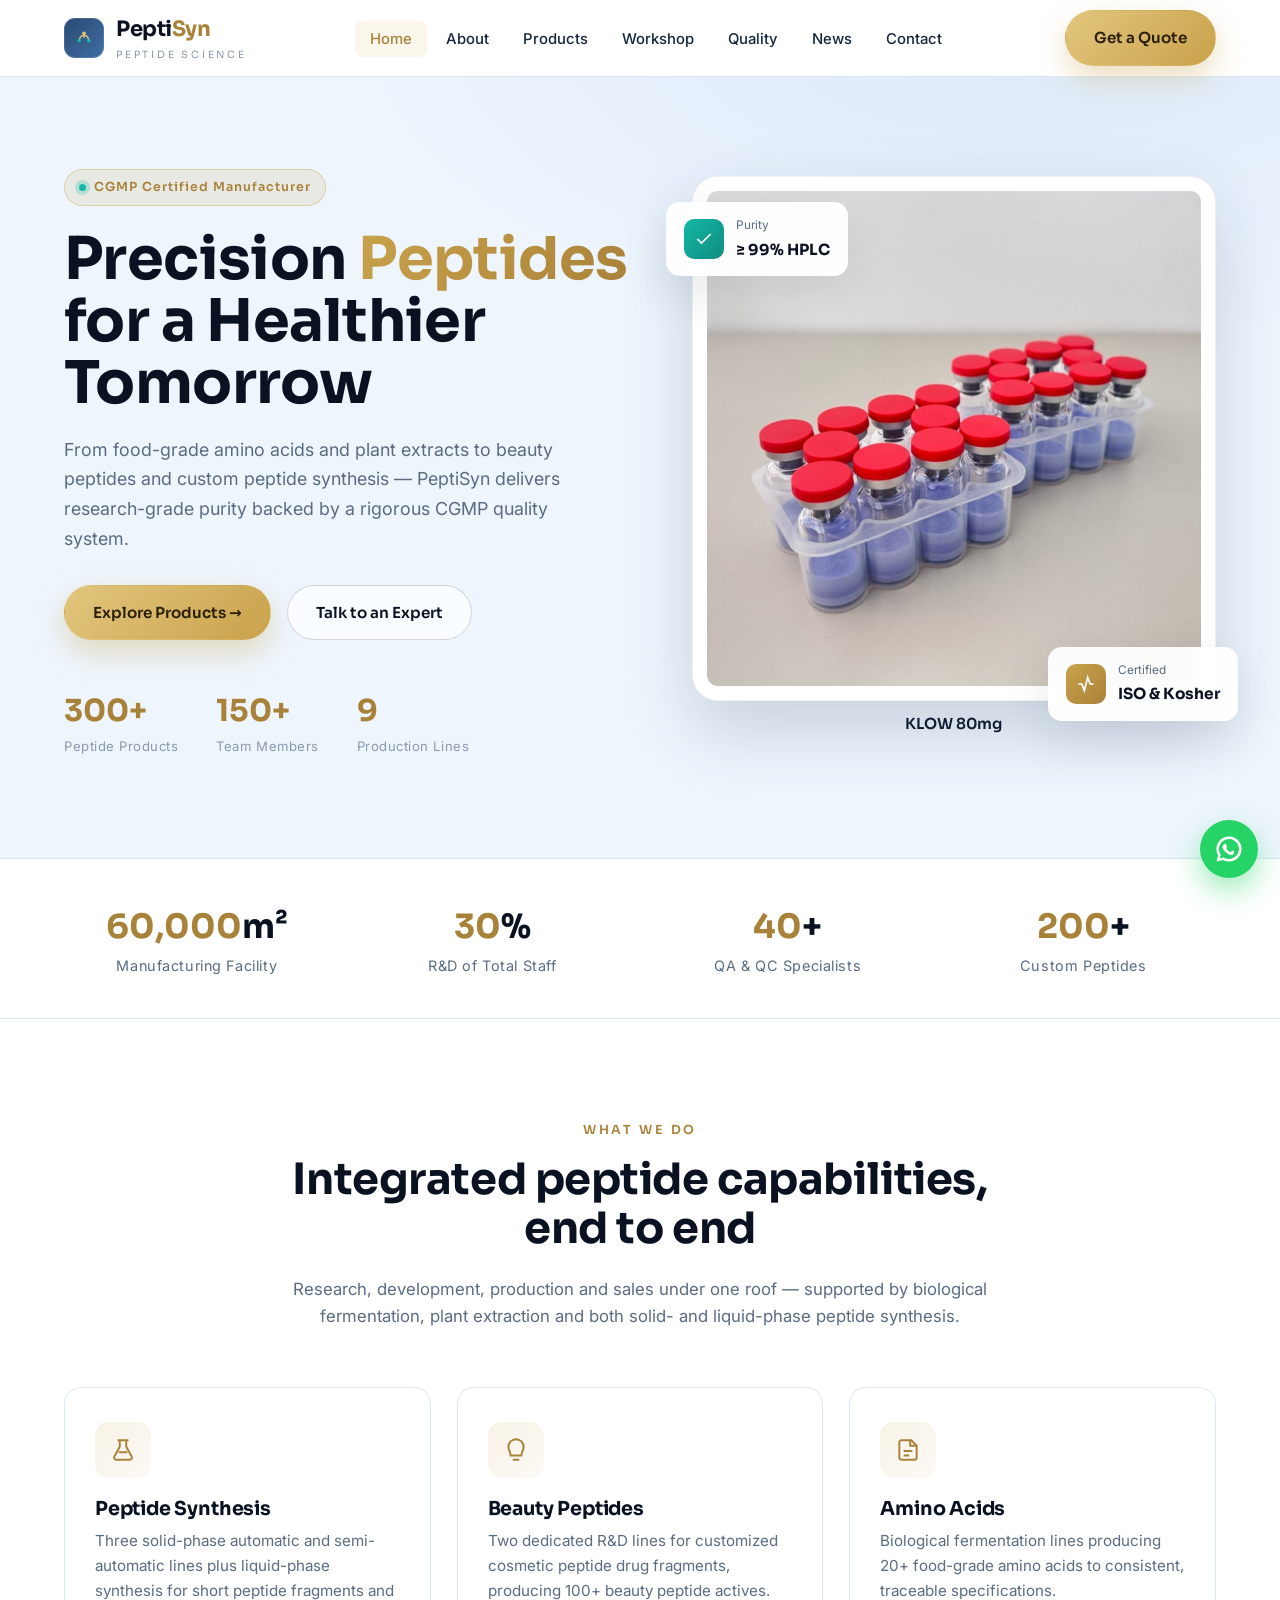
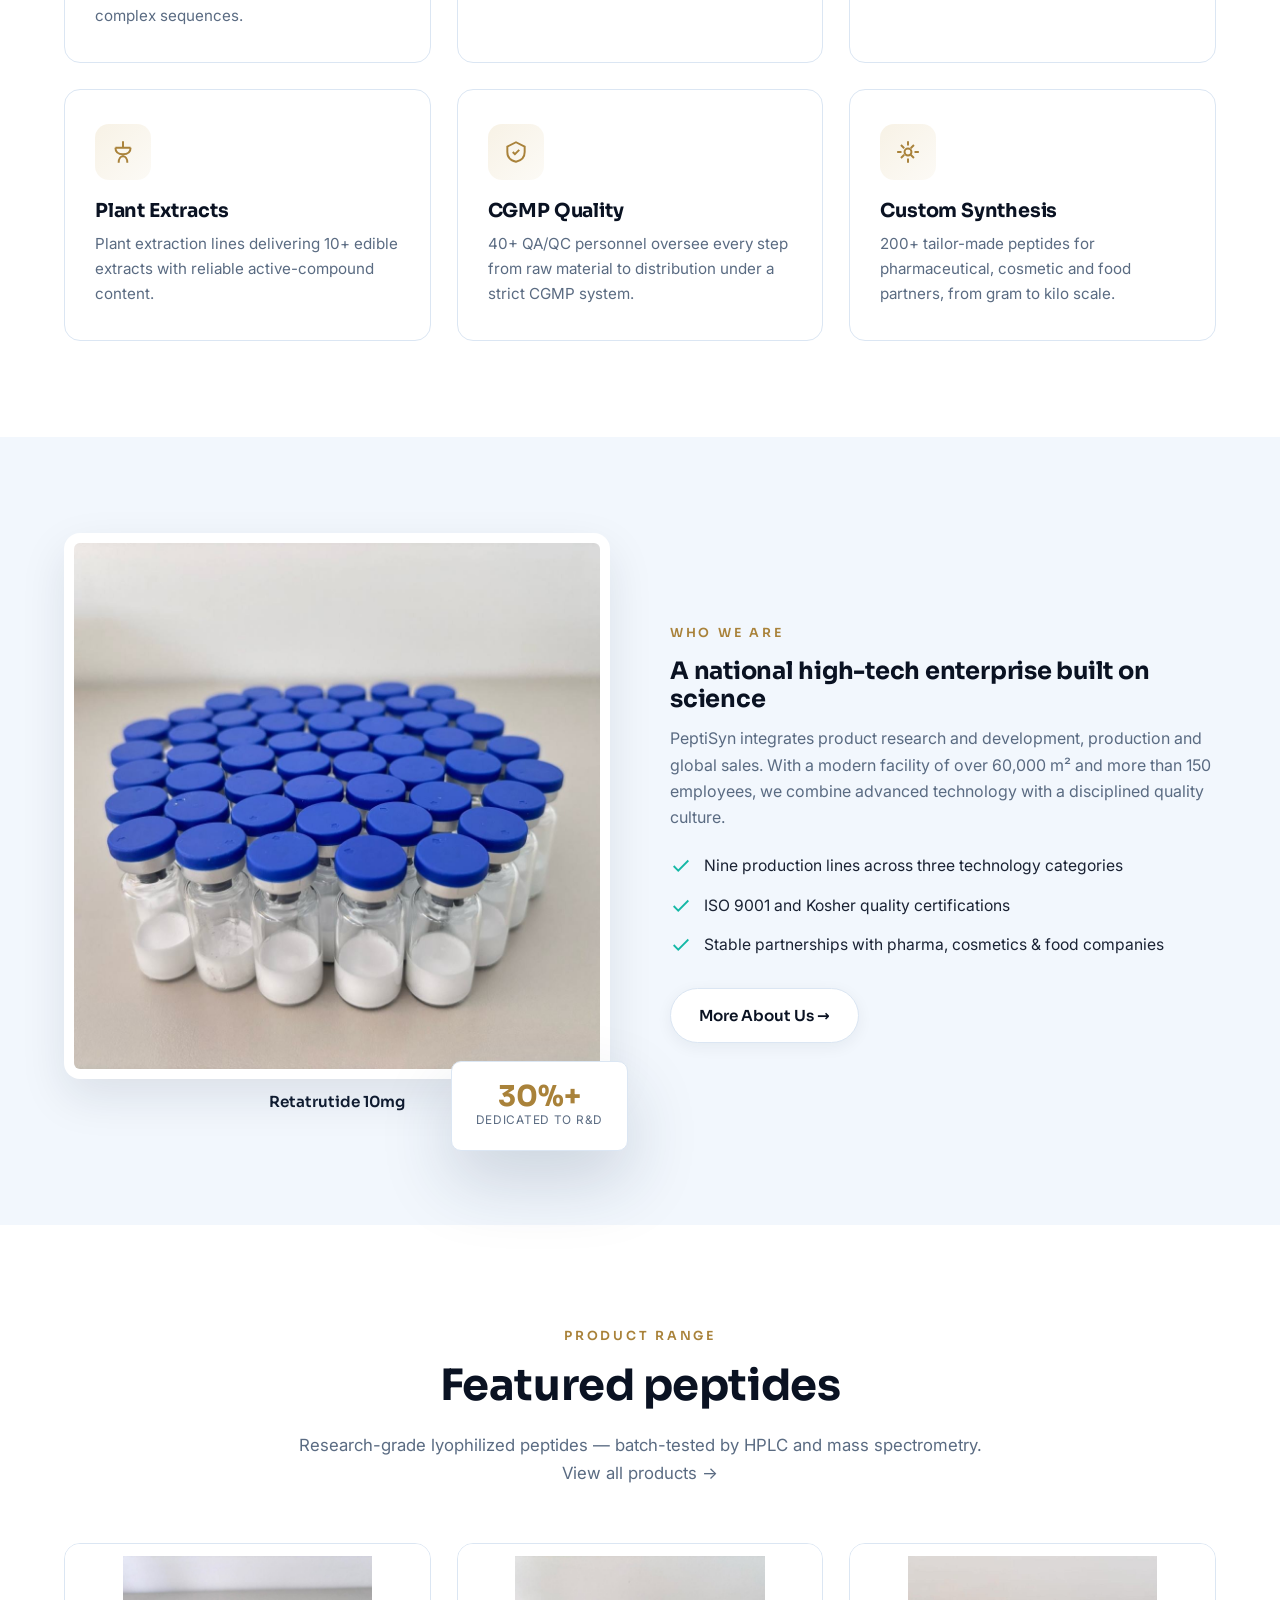
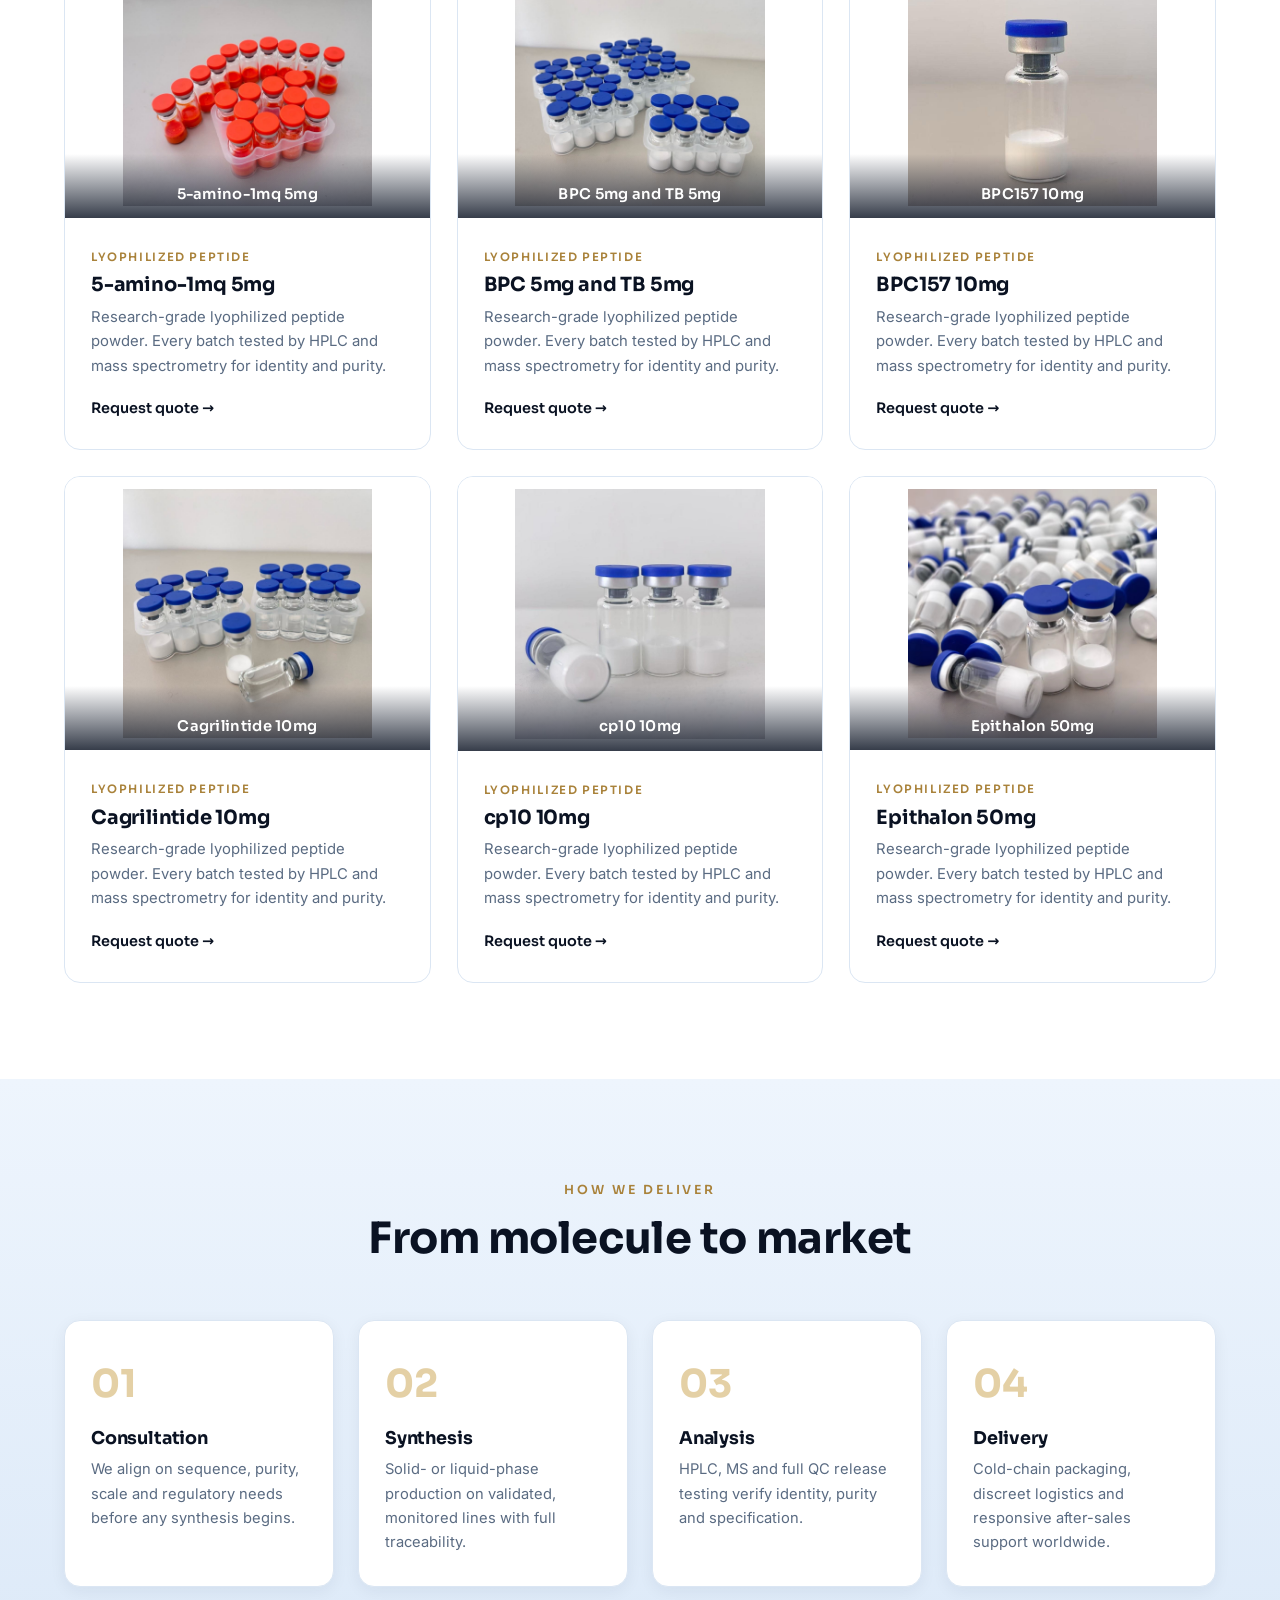
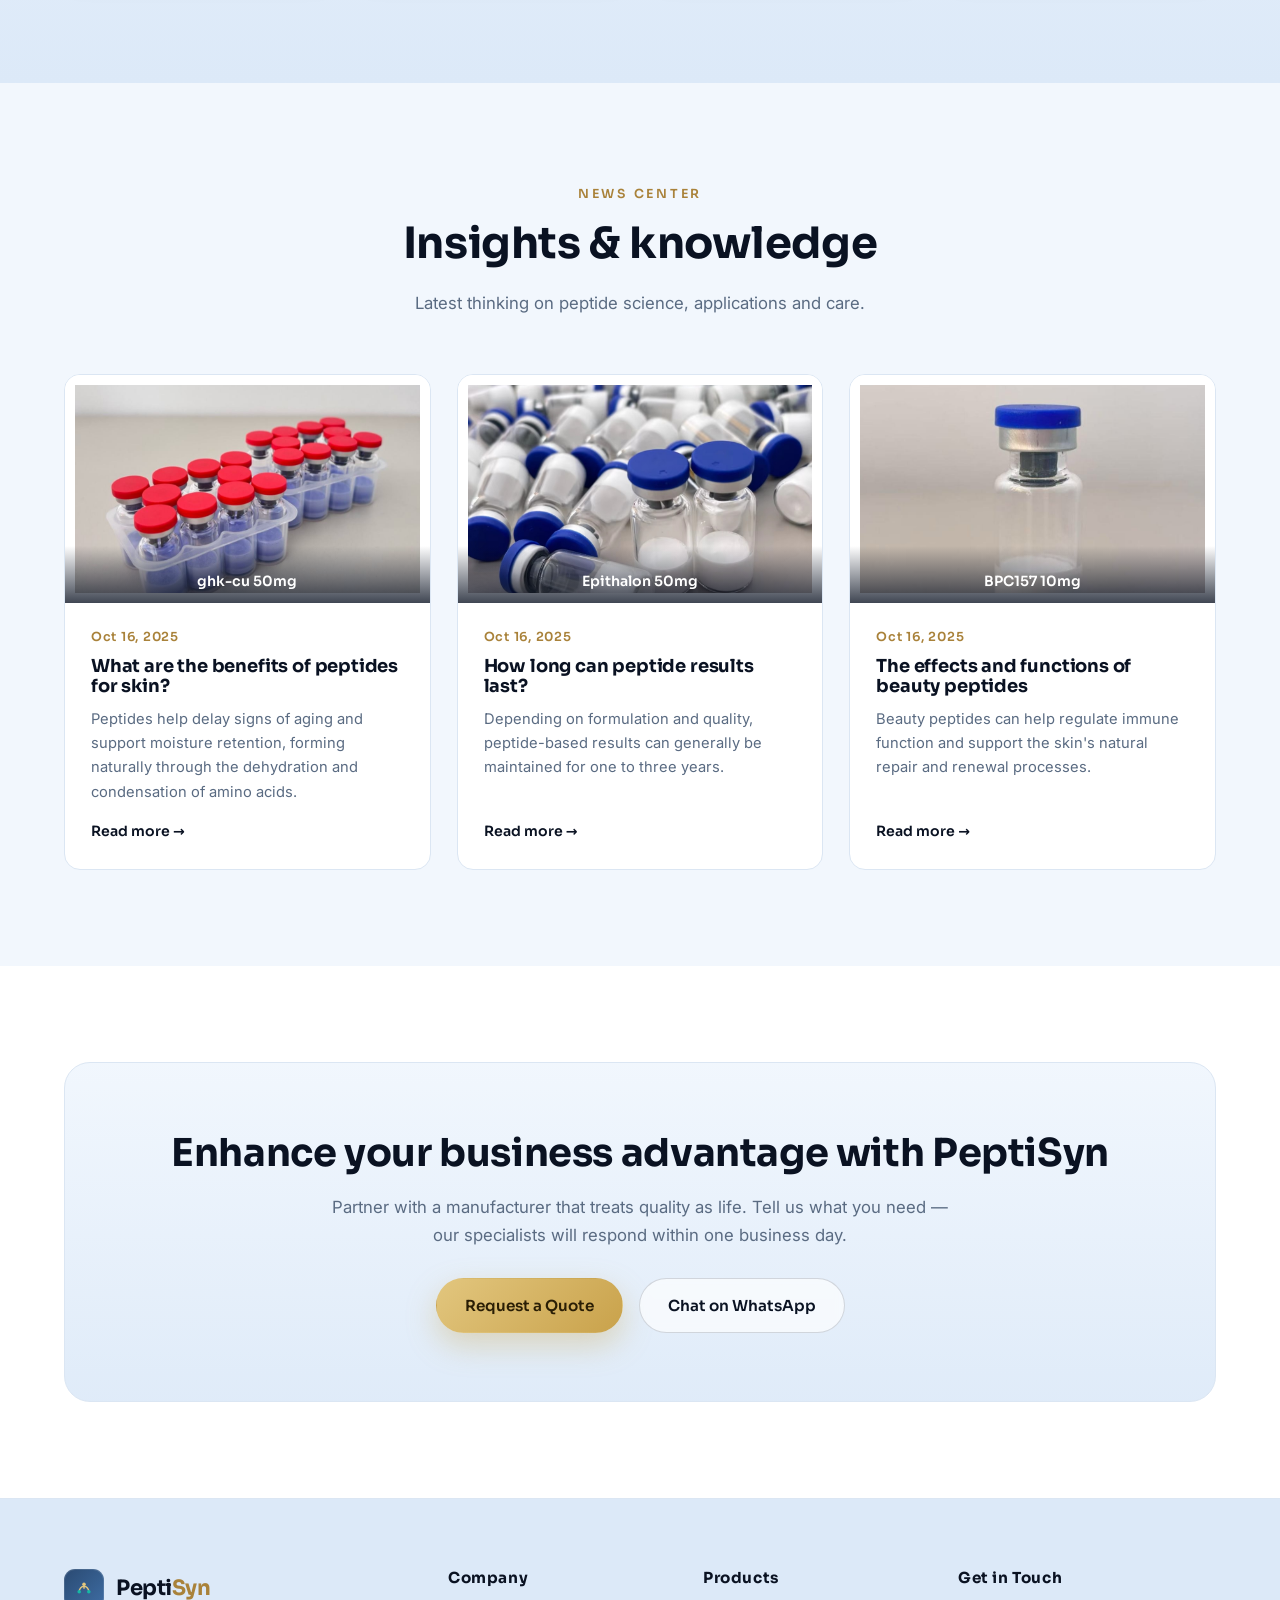
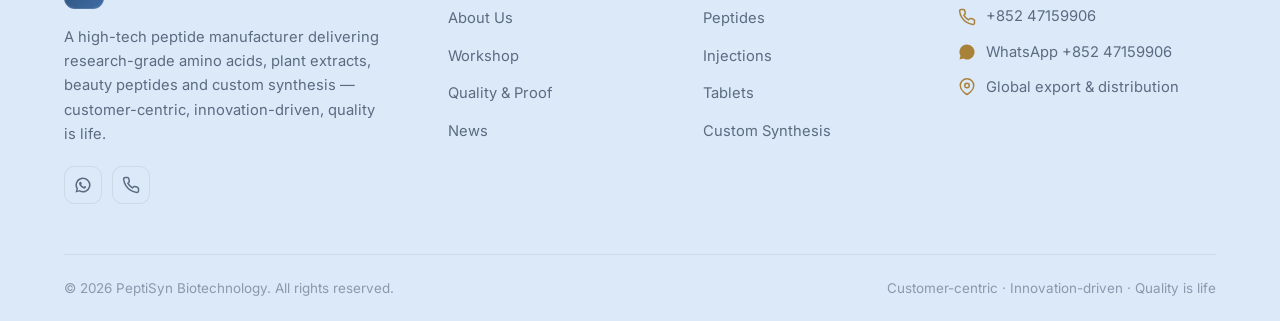
==== commit 1d6650e0: "更新图片" ====
--- a/index.html
+++ b/index.html
@@ -65,7 +65,8 @@
       </div>
 
       <div class="hero__visual reveal">
-        <img src="assets/img/hero-peptides.png" alt="Premium peptide vials with molecular structures" />
+        <img src="assets/img/products/KLOW%2080mg.jpg" alt="KLOW 80mg" />
+        <p class="img-caption">KLOW 80mg</p>
         <div class="hero__float hero__float--tl">
           <span class="ic" style="background:linear-gradient(135deg,#14b8a6,#0f8c7f)">
             <svg viewBox="0 0 24 24" width="20" height="20" fill="none" stroke="#fff" stroke-width="2"><path d="M20 6L9 17l-5-5"/></svg>
@@ -144,7 +145,8 @@
   <div class="container">
     <div class="split">
       <div class="split__media reveal">
-        <img src="assets/img/about-lab.png" alt="PeptiSyn research laboratory" />
+        <img src="assets/img/products/Retatrutide%2010mg.jpg" alt="Retatrutide 10mg" />
+        <p class="img-caption">Retatrutide 10mg</p>
         <div class="badge-float">
           <div class="n">30%+</div>
           <div class="t">DEDICATED TO R&amp;D</div>
@@ -170,39 +172,11 @@
   <div class="container">
     <div class="section-head reveal">
       <span class="eyebrow">Product Range</span>
-      <h2>Explore our core categories</h2>
-      <p>Research-grade purity across peptides, injections and oral formulations &mdash; ready to ship or made to your specification.</p>
-    </div>
-
-    <div class="grid grid-3">
-      <article class="pcard reveal">
-        <div class="pcard__img"><img src="assets/img/product-peptide.png" alt="Peptide vial" /></div>
-        <div class="pcard__body">
-          <span class="pcard__tag">Peptide</span>
-          <h3>Lyophilized Peptides</h3>
-          <p>High-purity lyophilized peptide powder in sealed vials, batch-tested by HPLC and mass spectrometry.</p>
-          <a href="products.html" class="pcard__link">View range &rarr;</a>
-        </div>
-      </article>
-      <article class="pcard reveal d1">
-        <div class="pcard__img"><img src="assets/img/product-injection.png" alt="Injection vial and syringe" /></div>
-        <div class="pcard__body">
-          <span class="pcard__tag">Injection</span>
-          <h3>Injection Solutions</h3>
-          <p>Sterile, precisely formulated injectable presentations manufactured under clean-room conditions.</p>
-          <a href="products.html" class="pcard__link">View range &rarr;</a>
-        </div>
-      </article>
-      <article class="pcard reveal d2">
-        <div class="pcard__img"><img src="assets/img/product-tablets.png" alt="Tablets and capsules" /></div>
-        <div class="pcard__body">
-          <span class="pcard__tag">Tablets</span>
-          <h3>Tablets &amp; Capsules</h3>
-          <p>Oral peptide and supplement formulations with consistent dosing and reliable stability.</p>
-          <a href="products.html" class="pcard__link">View range &rarr;</a>
-        </div>
-      </article>
-    </div>
+      <h2>Featured peptides</h2>
+      <p>Research-grade lyophilized peptides &mdash; batch-tested by HPLC and mass spectrometry. <a href="products.html">View all products &rarr;</a></p>
+    </div>
+
+    <div class="grid grid-3" data-product-grid data-limit="6"></div>
   </div>
 </section>
 
@@ -232,7 +206,10 @@
     </div>
     <div class="grid grid-3">
       <article class="ncard reveal">
-        <div class="ncard__img"><img src="assets/img/product-beauty.png" alt="Beauty peptides" /></div>
+        <div class="ncard__img">
+          <img src="assets/img/products/ghk-cu%2050mg.jpg" alt="ghk-cu 50mg" />
+          <span class="ncard__label">ghk-cu 50mg</span>
+        </div>
         <div class="ncard__body">
           <span class="ncard__date">Oct 16, 2025</span>
           <h3>What are the benefits of peptides for skin?</h3>
@@ -241,7 +218,10 @@
         </div>
       </article>
       <article class="ncard reveal d1">
-        <div class="ncard__img"><img src="assets/img/analytical.png" alt="Analytical testing" /></div>
+        <div class="ncard__img">
+          <img src="assets/img/products/Epithalon%2050mg.jpg" alt="Epithalon 50mg" />
+          <span class="ncard__label">Epithalon 50mg</span>
+        </div>
         <div class="ncard__body">
           <span class="ncard__date">Oct 16, 2025</span>
           <h3>How long can peptide results last?</h3>
@@ -250,7 +230,10 @@
         </div>
       </article>
       <article class="ncard reveal d2">
-        <div class="ncard__img"><img src="assets/img/product-aminoacid.png" alt="Amino acids" /></div>
+        <div class="ncard__img">
+          <img src="assets/img/products/BPC157%2010mg.jpg" alt="BPC157 10mg" />
+          <span class="ncard__label">BPC157 10mg</span>
+        </div>
         <div class="ncard__body">
           <span class="ncard__date">Oct 16, 2025</span>
           <h3>The effects and functions of beauty peptides</h3>
@@ -265,7 +248,7 @@
 <!-- ===== CTA ===== -->
 <section class="section">
   <div class="container">
-    <div class="cta reveal" style="--cta-bg:url('../img/cta-molecules.png')">
+    <div class="cta reveal" style="--cta-bg:url('assets/img/products/KLOW%2080mg.jpg')">
       <h2>Enhance your business advantage with PeptiSyn</h2>
       <p>Partner with a manufacturer that treats quality as life. Tell us what you need &mdash; our specialists will respond within one business day.</p>
       <div class="cta__actions">
@@ -331,6 +314,7 @@
   <svg viewBox="0 0 24 24"><path d="M12 2a10 10 0 0 0-8.7 15l-1.3 5 5.1-1.3A10 10 0 1 0 12 2zm0 18a8 8 0 0 1-4.1-1.1l-.3-.2-3 .8.8-2.9-.2-.3A8 8 0 1 1 12 20zm4.4-6c-.2-.1-1.4-.7-1.6-.8s-.4-.1-.5.1-.6.8-.8 1-.3.2-.5.1a6.5 6.5 0 0 1-3.2-2.8c-.2-.4.2-.4.6-1.2a.4.4 0 0 0 0-.4l-.8-1.8c-.2-.5-.4-.4-.5-.4h-.5a1 1 0 0 0-.7.3A2.8 2.8 0 0 0 6.7 10a4.9 4.9 0 0 0 1 2.6 11 11 0 0 0 4.2 3.7c1.6.7 1.9.6 2.3.5a2.4 2.4 0 0 0 1.6-1.1 2 2 0 0 0 .1-1.1c0-.1-.2-.2-.5-.3z"/></svg>
 </a>
 
+<script src="assets/js/products.js"></script>
 <script src="assets/js/main.js"></script>
 </body>
 </html>
--- a/assets/css/styles.css
+++ b/assets/css/styles.css
@@ -1,6 +1,6 @@
 /* ==========================================================================
-   PeptiSyn — Premium Peptide Manufacturer
-   Global stylesheet
+   PeptiSyn - Premium Peptide Manufacturer
+   Global stylesheet (light-blue theme)
    ========================================================================== */
 
 :root {
@@ -11,10 +11,16 @@
   --ink: #1a2233;
   --slate: #5a6b82;
   --slate-light: #8a99ad;
-  --line: #e6ebf2;
+  --line: #dbe6f3;
   --bg: #ffffff;
-  --bg-soft: #f6f8fb;
-  --bg-softer: #eef2f7;
+  --bg-soft: #f2f7fd;
+  --bg-softer: #e9f1fb;
+
+  /* light-blue palette */
+  --sky-1: #eef5fd;
+  --sky-2: #dce9f8;
+  --sky-3: #cfe0f5;
+  --sky-line: rgba(15, 27, 48, .08);
 
   --gold: #c9a24b;
   --gold-light: #e2c67e;
@@ -27,7 +33,7 @@
   --radius-lg: 26px;
   --shadow-sm: 0 4px 16px rgba(15, 27, 48, .06);
   --shadow: 0 18px 46px rgba(15, 27, 48, .10);
-  --shadow-lg: 0 30px 70px rgba(10, 18, 34, .18);
+  --shadow-lg: 0 30px 70px rgba(30, 51, 80, .18);
   --maxw: 1200px;
   --ease: cubic-bezier(.22, .61, .36, 1);
 
@@ -72,8 +78,8 @@
 
 .section { padding: 96px 0; }
 .section--soft { background: var(--bg-soft); }
-.section--dark { background: var(--navy-900); color: #cfd8e6; }
-.section--dark h2, .section--dark h3 { color: #fff; }
+.section--dark { background: linear-gradient(180deg, var(--sky-1), var(--sky-2)); color: var(--slate); }
+.section--dark h2, .section--dark h3 { color: var(--navy-900); }
 
 /* ---------- Utility ---------- */
 .eyebrow {
@@ -86,7 +92,7 @@
   color: var(--gold-dark);
   margin-bottom: 14px;
 }
-.section--dark .eyebrow { color: var(--gold-light); }
+.section--dark .eyebrow { color: var(--gold-dark); }
 
 .section-head { max-width: 720px; margin: 0 auto 56px; text-align: center; }
 .section-head.left { margin-left: 0; text-align: left; }
@@ -114,11 +120,12 @@
 }
 .btn-gold:hover { box-shadow: 0 16px 40px rgba(201, 162, 75, .5); }
 .btn-ghost {
-  background: transparent;
-  border-color: rgba(255, 255, 255, .35);
-  color: #fff;
-}
-.btn-ghost:hover { background: rgba(255, 255, 255, .1); }
+  background: rgba(255, 255, 255, .65);
+  border-color: rgba(15, 27, 48, .16);
+  color: var(--navy-900);
+  backdrop-filter: blur(4px);
+}
+.btn-ghost:hover { background: #fff; border-color: var(--gold); color: var(--gold-dark); }
 .btn-outline {
   background: #fff;
   border-color: var(--line);
@@ -150,9 +157,9 @@
 .brand__mark {
   width: 40px; height: 40px;
   border-radius: 11px;
-  background: linear-gradient(135deg, var(--navy-800), var(--navy-600));
+  background: linear-gradient(135deg, #2a4a72, #3f6ea5);
   display: grid; place-items: center;
-  box-shadow: inset 0 0 0 1px rgba(255,255,255,.08);
+  box-shadow: inset 0 0 0 1px rgba(255,255,255,.12);
   position: relative;
 }
 .brand__mark svg { width: 22px; height: 22px; }
@@ -201,9 +208,10 @@
    ========================================================================== */
 .hero {
   position: relative;
-  background: radial-gradient(1200px 600px at 80% -10%, #16263f 0%, var(--navy-900) 60%);
-  color: #dfe7f2;
+  background: radial-gradient(1200px 620px at 80% -10%, var(--sky-2) 0%, var(--sky-1) 60%);
+  color: var(--ink);
   overflow: hidden;
+  border-bottom: 1px solid var(--line);
 }
 .hero__grid {
   display: grid;
@@ -216,36 +224,36 @@
   display: inline-flex; align-items: center; gap: 8px;
   padding: 7px 14px;
   border-radius: 999px;
-  background: rgba(201,162,75,.12);
-  border: 1px solid rgba(201,162,75,.3);
-  color: var(--gold-light);
+  background: rgba(201,162,75,.14);
+  border: 1px solid rgba(201,162,75,.4);
+  color: var(--gold-dark);
   font-size: .78rem; font-weight: 600; letter-spacing: .08em;
   font-family: var(--font-head);
   margin-bottom: 22px;
 }
 .hero__badge .dot { width: 7px; height: 7px; border-radius: 50%; background: var(--teal); box-shadow: 0 0 0 4px rgba(20,184,166,.25); }
 .hero h1 {
-  color: #fff;
+  color: var(--navy-900);
   font-size: clamp(2.3rem, 4.6vw, 3.8rem);
   line-height: 1.06;
   margin-bottom: 20px;
 }
 .hero h1 .accent {
-  background: linear-gradient(120deg, var(--gold-light), var(--gold));
+  background: linear-gradient(120deg, var(--gold), var(--gold-dark));
   -webkit-background-clip: text; background-clip: text; color: transparent;
 }
-.hero p.lead { font-size: 1.12rem; color: #b8c4d6; max-width: 540px; margin-bottom: 32px; }
+.hero p.lead { font-size: 1.12rem; color: var(--slate); max-width: 540px; margin-bottom: 32px; }
 .hero__actions { display: flex; gap: 16px; flex-wrap: wrap; }
 .hero__stats { display: flex; gap: 38px; margin-top: 46px; flex-wrap: wrap; }
-.hero__stat .num { font-family: var(--font-head); font-weight: 700; font-size: 1.9rem; color: #fff; }
-.hero__stat .num b { color: var(--gold-light); }
-.hero__stat .lbl { font-size: .82rem; color: #90a0b8; letter-spacing: .04em; }
+.hero__stat .num { font-family: var(--font-head); font-weight: 700; font-size: 1.9rem; color: var(--navy-900); }
+.hero__stat .num b { color: var(--gold-dark); }
+.hero__stat .lbl { font-size: .82rem; color: var(--slate-light); letter-spacing: .04em; }
 
 .hero__visual { position: relative; }
 .hero__visual img {
   border-radius: var(--radius-lg);
   box-shadow: var(--shadow-lg);
-  border: 1px solid rgba(255,255,255,.08);
+  border: 1px solid rgba(15,27,48,.06);
 }
 .hero__float {
   position: absolute;
@@ -309,6 +317,11 @@
 .card h3 { font-size: 1.2rem; margin-bottom: 8px; }
 .card p { font-size: .95rem; margin: 0; }
 
+/* dark-section cards (now on light-blue) */
+.section--dark .card { background: #fff; border-color: var(--line); box-shadow: var(--shadow-sm); }
+.section--dark .card h3 { color: var(--navy-900); }
+.section--dark .card p { color: var(--slate); }
+
 /* ==========================================================================
    Split / about
    ========================================================================== */
@@ -317,13 +330,14 @@
 .split__media { position: relative; }
 .badge-float {
   position: absolute; right: -18px; bottom: -22px;
-  background: var(--navy-900); color: #fff;
+  background: #fff; color: var(--navy-900);
   padding: 20px 24px; border-radius: var(--radius-sm);
   box-shadow: var(--shadow-lg);
+  border: 1px solid var(--line);
   text-align: center;
 }
-.badge-float .n { font-family: var(--font-head); font-size: 1.8rem; font-weight: 700; color: var(--gold-light); line-height: 1; }
-.badge-float .t { font-size: .74rem; letter-spacing: .06em; color: #a9b6c9; }
+.badge-float .n { font-family: var(--font-head); font-size: 1.8rem; font-weight: 700; color: var(--gold-dark); line-height: 1; }
+.badge-float .t { font-size: .74rem; letter-spacing: .06em; color: var(--slate); }
 
 .ticks { list-style: none; padding: 0; margin: 22px 0 30px; display: grid; gap: 14px; }
 .ticks li { display: flex; gap: 12px; align-items: flex-start; color: var(--ink); font-size: .98rem; }
@@ -340,9 +354,43 @@
   transition: transform .3s var(--ease), box-shadow .3s var(--ease);
 }
 .pcard:hover { transform: translateY(-6px); box-shadow: var(--shadow); }
-.pcard__img { aspect-ratio: 4/3; overflow: hidden; background: var(--bg-softer); }
-.pcard__img img { width: 100%; height: 100%; object-fit: cover; transition: transform .5s var(--ease); }
-.pcard:hover .pcard__img img { transform: scale(1.06); }
+.pcard__img { aspect-ratio: 4/3; overflow: hidden; background: #fff; position: relative; }
+.pcard__img img { width: 100%; height: 100%; object-fit: contain; padding: 12px; transition: transform .5s var(--ease); }
+.pcard:hover .pcard__img img { transform: scale(1.04); }
+.pcard__label {
+  position: absolute; left: 0; right: 0; bottom: 0;
+  padding: 28px 16px 12px;
+  background: linear-gradient(transparent, rgba(10, 18, 34, .82));
+  color: #fff;
+  font-family: var(--font-head);
+  font-weight: 600;
+  font-size: .92rem;
+  letter-spacing: .02em;
+  text-align: center;
+}
+.split__media .img-caption,
+.hero__visual .img-caption {
+  margin-top: 10px;
+  text-align: center;
+  font-family: var(--font-head);
+  font-weight: 600;
+  font-size: .95rem;
+  color: var(--navy-800);
+}
+.ncard__label {
+  position: absolute; left: 0; right: 0; bottom: 0;
+  padding: 24px 14px 10px;
+  background: linear-gradient(transparent, rgba(10, 18, 34, .78));
+  color: #fff;
+  font-family: var(--font-head);
+  font-weight: 600;
+  font-size: .88rem;
+  text-align: center;
+}
+.ncard__img { position: relative; background: #fff; }
+.ncard__img img { object-fit: contain; padding: 10px; background: #fff; }
+.split__media img { background: #fff; object-fit: contain; padding: 10px; }
+.hero__visual img { object-fit: contain; background: #fff; padding: 14px; }
 .pcard__body { padding: 24px 26px 28px; }
 .pcard__tag { font-size: .72rem; letter-spacing: .14em; text-transform: uppercase; color: var(--gold-dark); font-weight: 600; font-family: var(--font-head); }
 .pcard h3 { font-size: 1.22rem; margin: 6px 0 8px; }
@@ -358,31 +406,33 @@
   position: relative;
   padding: 32px 26px;
   border-radius: var(--radius);
-  background: rgba(255,255,255,.03);
-  border: 1px solid rgba(255,255,255,.08);
+  background: #fff;
+  border: 1px solid var(--line);
+  box-shadow: var(--shadow-sm);
 }
 .step::before {
   counter-increment: step; content: "0" counter(step);
   font-family: var(--font-head); font-weight: 700; font-size: 2.4rem;
-  color: rgba(201,162,75,.35); display: block; margin-bottom: 12px;
-}
-.step h3 { color: #fff; font-size: 1.1rem; }
-.step p { color: #9fb0c6; font-size: .92rem; margin: 0; }
+  color: rgba(201,162,75,.5); display: block; margin-bottom: 12px;
+}
+.step h3 { color: var(--navy-900); font-size: 1.1rem; }
+.step p { color: var(--slate); font-size: .92rem; margin: 0; }
 
 /* ==========================================================================
    CTA band
    ========================================================================== */
 .cta {
   position: relative;
-  background: linear-gradient(rgba(10,18,34,.86), rgba(10,18,34,.9)), var(--cta-bg) center/cover;
-  color: #fff;
+  background: linear-gradient(rgba(238,245,253,.82), rgba(220,233,248,.9)), var(--cta-bg) center/cover;
+  color: var(--ink);
+  border: 1px solid var(--line);
   border-radius: var(--radius-lg);
   padding: 68px 56px;
   overflow: hidden;
   text-align: center;
 }
-.cta h2 { color: #fff; font-size: clamp(1.7rem, 3vw, 2.5rem); }
-.cta p { color: #c4cfdf; max-width: 620px; margin: 0 auto 28px; font-size: 1.05rem; }
+.cta h2 { color: var(--navy-900); font-size: clamp(1.7rem, 3vw, 2.5rem); }
+.cta p { color: var(--slate); max-width: 620px; margin: 0 auto 28px; font-size: 1.05rem; }
 .cta__actions { display: flex; gap: 16px; justify-content: center; flex-wrap: wrap; }
 
 /* ==========================================================================
@@ -408,15 +458,16 @@
    Page hero (inner pages)
    ========================================================================== */
 .page-hero {
-  background: radial-gradient(900px 400px at 85% -20%, #16263f, var(--navy-900));
-  color: #fff;
+  background: radial-gradient(900px 420px at 85% -20%, var(--sky-2), var(--sky-1));
+  color: var(--ink);
   padding: 70px 0 78px;
   text-align: center;
-}
-.page-hero h1 { color: #fff; font-size: clamp(2rem, 4vw, 3rem); margin-bottom: 12px; }
-.page-hero p { color: #b8c4d6; max-width: 620px; margin: 0 auto; font-size: 1.05rem; }
-.crumbs { font-size: .82rem; color: #8fa0b8; margin-bottom: 18px; font-family: var(--font-head); letter-spacing: .04em; }
-.crumbs a:hover { color: var(--gold-light); }
+  border-bottom: 1px solid var(--line);
+}
+.page-hero h1 { color: var(--navy-900); font-size: clamp(2rem, 4vw, 3rem); margin-bottom: 12px; }
+.page-hero p { color: var(--slate); max-width: 620px; margin: 0 auto; font-size: 1.05rem; }
+.crumbs { font-size: .82rem; color: var(--slate-light); margin-bottom: 18px; font-family: var(--font-head); letter-spacing: .04em; }
+.crumbs a:hover { color: var(--gold-dark); }
 
 /* ==========================================================================
    Contact
@@ -451,26 +502,26 @@
 .form-note { font-size: .82rem; color: var(--slate-light); margin: 6px 0 0; }
 
 .map-wrap { border-radius: var(--radius); overflow: hidden; border: 1px solid var(--line); margin-top: 40px; }
-.map-wrap iframe { width: 100%; height: 340px; border: 0; display: block; filter: grayscale(.2) contrast(1.05); }
+.map-wrap iframe { width: 100%; height: 340px; border: 0; display: block; filter: grayscale(.15) contrast(1.03); }
 
 /* ==========================================================================
    Footer
    ========================================================================== */
-.footer { background: var(--navy-900); color: #9fb0c6; padding: 70px 0 0; }
+.footer { background: var(--sky-2); color: var(--slate); padding: 70px 0 0; border-top: 1px solid var(--line); }
 .footer__grid { display: grid; grid-template-columns: 1.6fr 1fr 1fr 1.2fr; gap: 40px; padding-bottom: 50px; }
-.footer h4 { color: #fff; font-size: .95rem; letter-spacing: .04em; margin-bottom: 18px; }
+.footer h4 { color: var(--navy-900); font-size: .95rem; letter-spacing: .04em; margin-bottom: 18px; }
 .footer ul { list-style: none; padding: 0; margin: 0; display: grid; gap: 11px; }
-.footer a { font-size: .92rem; color: #9fb0c6; transition: color .2s; }
-.footer a:hover { color: var(--gold-light); }
-.footer__brand .brand__name { color: #fff; }
-.footer__brand .brand__name b { color: var(--gold-light); }
-.footer__brand p { font-size: .92rem; color: #8496ad; margin: 16px 0 20px; max-width: 320px; }
+.footer a { font-size: .92rem; color: var(--slate); transition: color .2s; }
+.footer a:hover { color: var(--gold-dark); }
+.footer__brand .brand__name { color: var(--navy-900); }
+.footer__brand .brand__name b { color: var(--gold-dark); }
+.footer__brand p { font-size: .92rem; color: var(--slate); margin: 16px 0 20px; max-width: 320px; }
 .footer__contact { display: grid; gap: 12px; }
-.footer__contact li { display: flex; gap: 10px; align-items: center; font-size: .92rem; }
-.footer__contact svg { width: 18px; height: 18px; color: var(--gold-light); flex: none; }
-.footer__bottom { border-top: 1px solid rgba(255,255,255,.08); padding: 22px 0; display: flex; justify-content: space-between; gap: 14px; flex-wrap: wrap; font-size: .84rem; color: #7a8aa2; }
+.footer__contact li { display: flex; gap: 10px; align-items: center; font-size: .92rem; color: var(--slate); }
+.footer__contact svg { width: 18px; height: 18px; color: var(--gold-dark); flex: none; }
+.footer__bottom { border-top: 1px solid var(--sky-line); padding: 22px 0; display: flex; justify-content: space-between; gap: 14px; flex-wrap: wrap; font-size: .84rem; color: var(--slate-light); }
 .footer__social { display: flex; gap: 10px; }
-.footer__social a { width: 38px; height: 38px; border-radius: 10px; border: 1px solid rgba(255,255,255,.12); display: grid; place-items: center; color: #b8c4d6; transition: .25s; }
+.footer__social a { width: 38px; height: 38px; border-radius: 10px; border: 1px solid var(--sky-line); display: grid; place-items: center; color: var(--slate); transition: .25s; }
 .footer__social a:hover { background: var(--gold); color: #2a1e05; border-color: var(--gold); }
 
 /* ==========================================================================
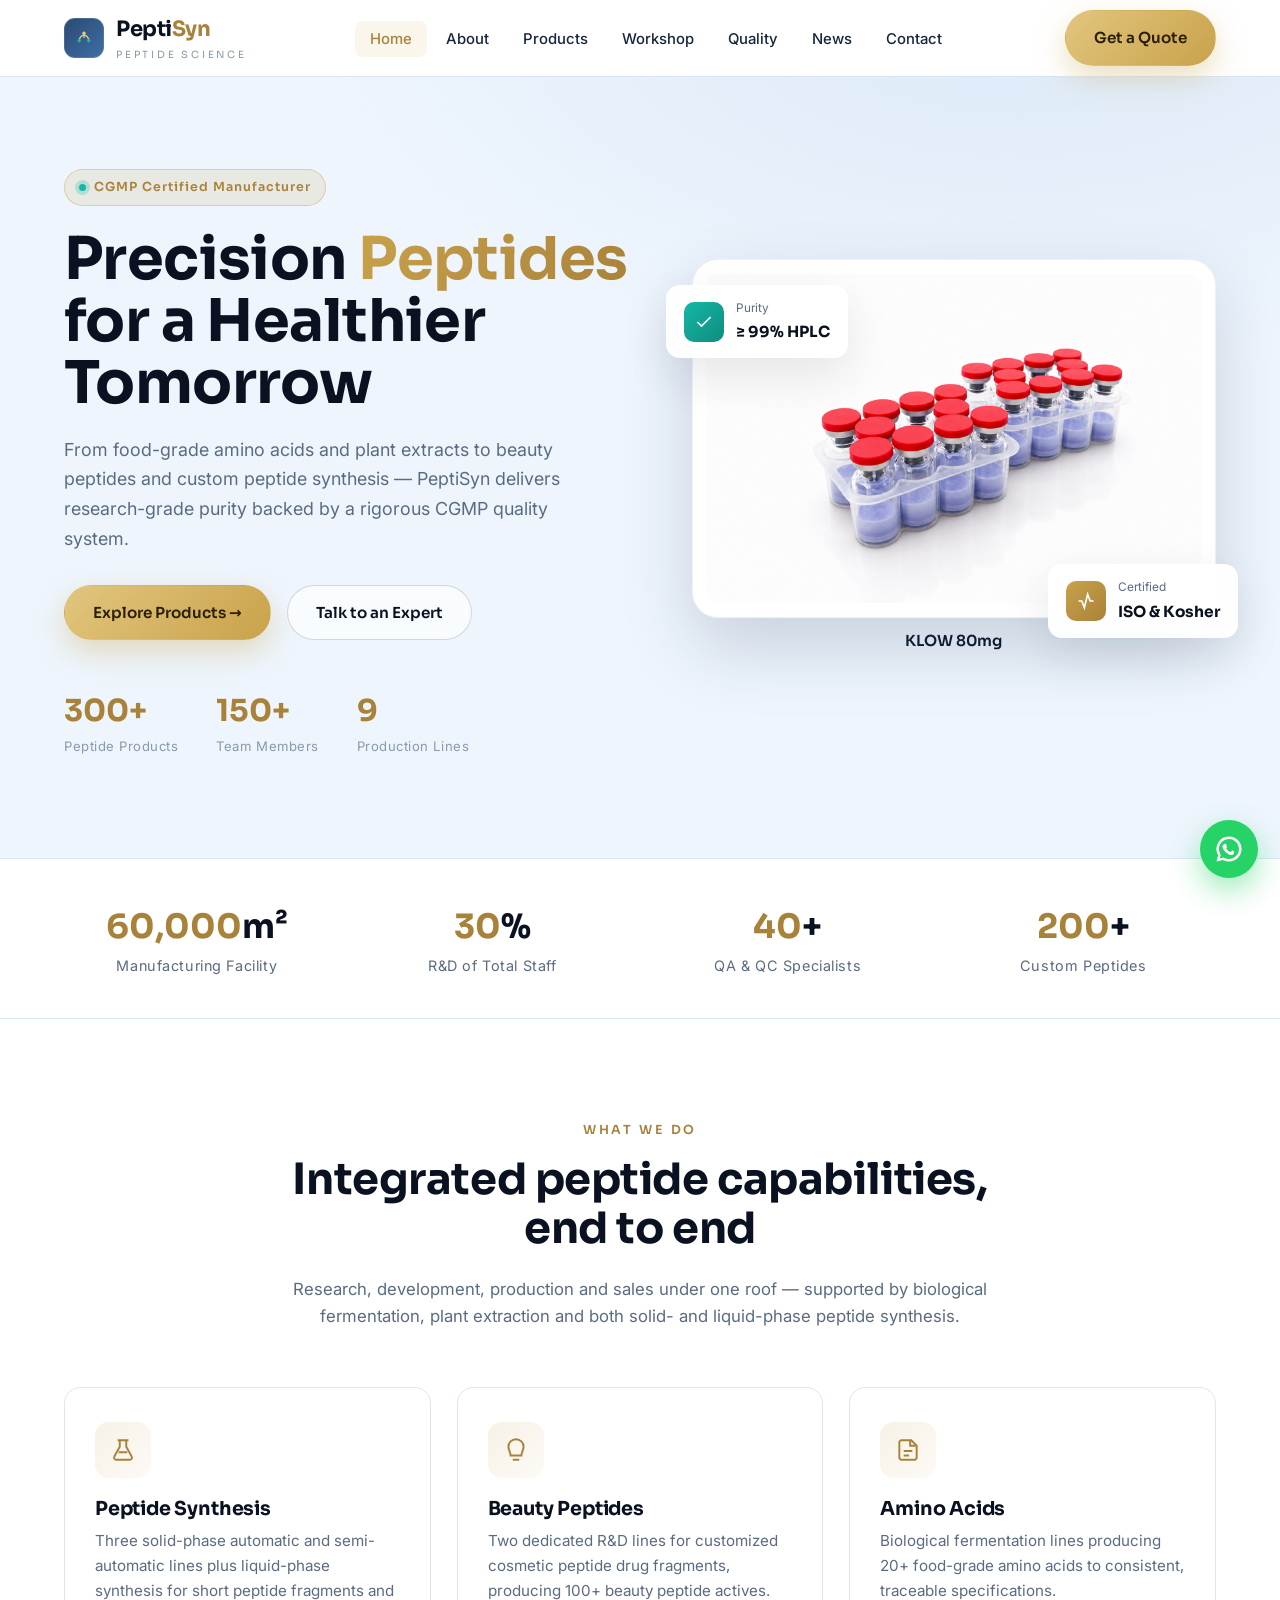
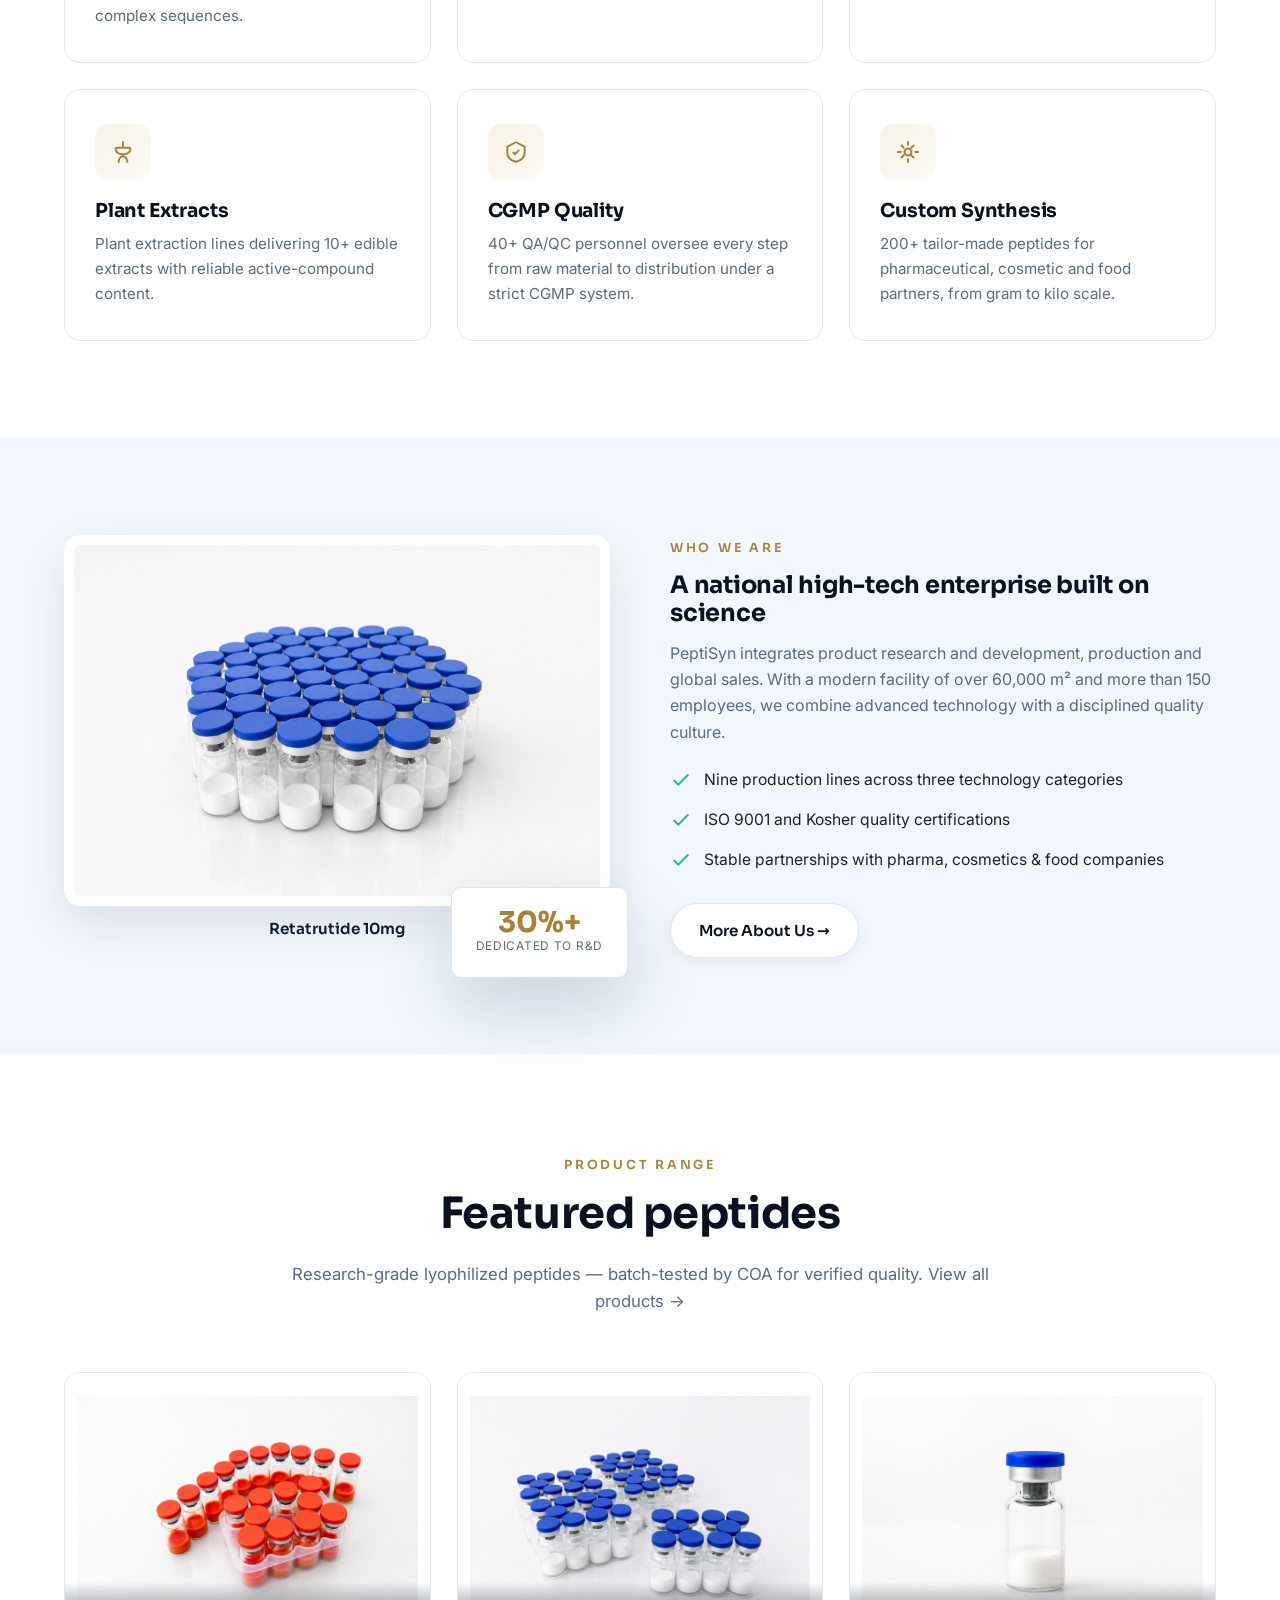
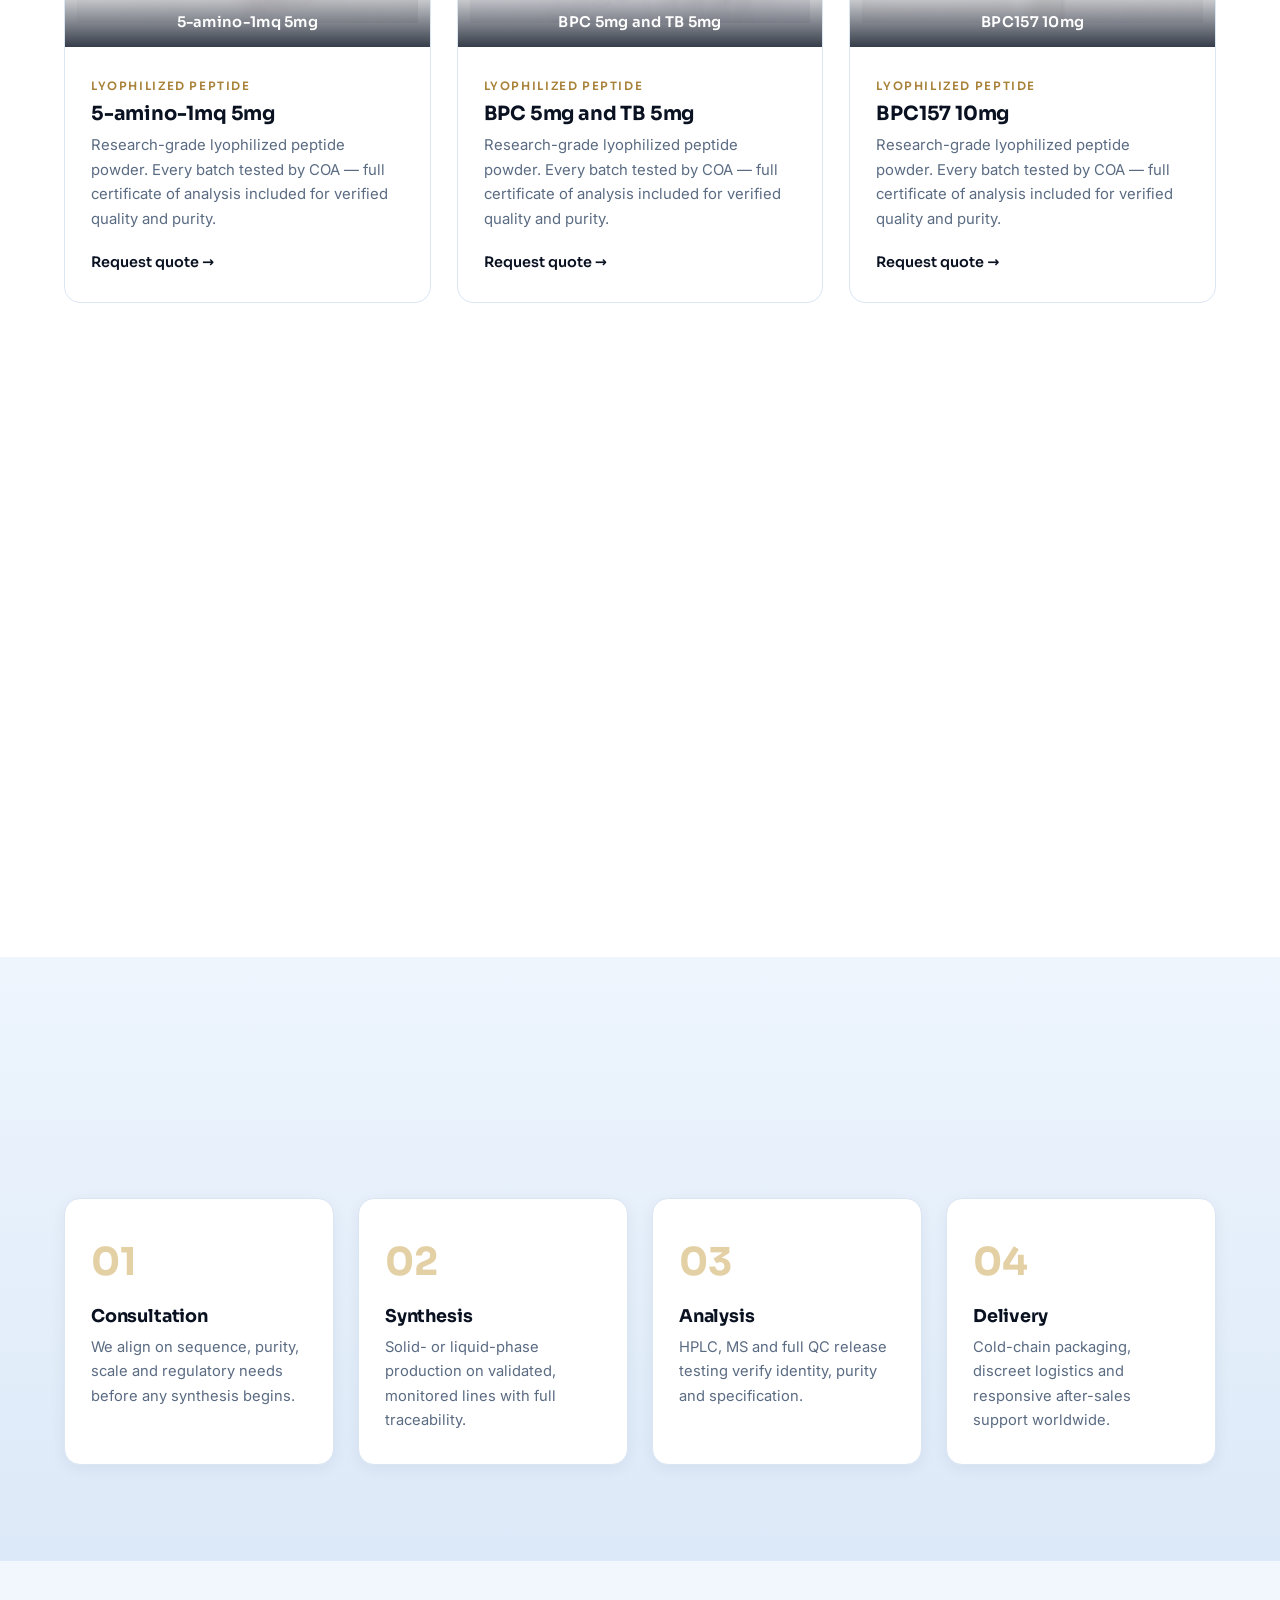
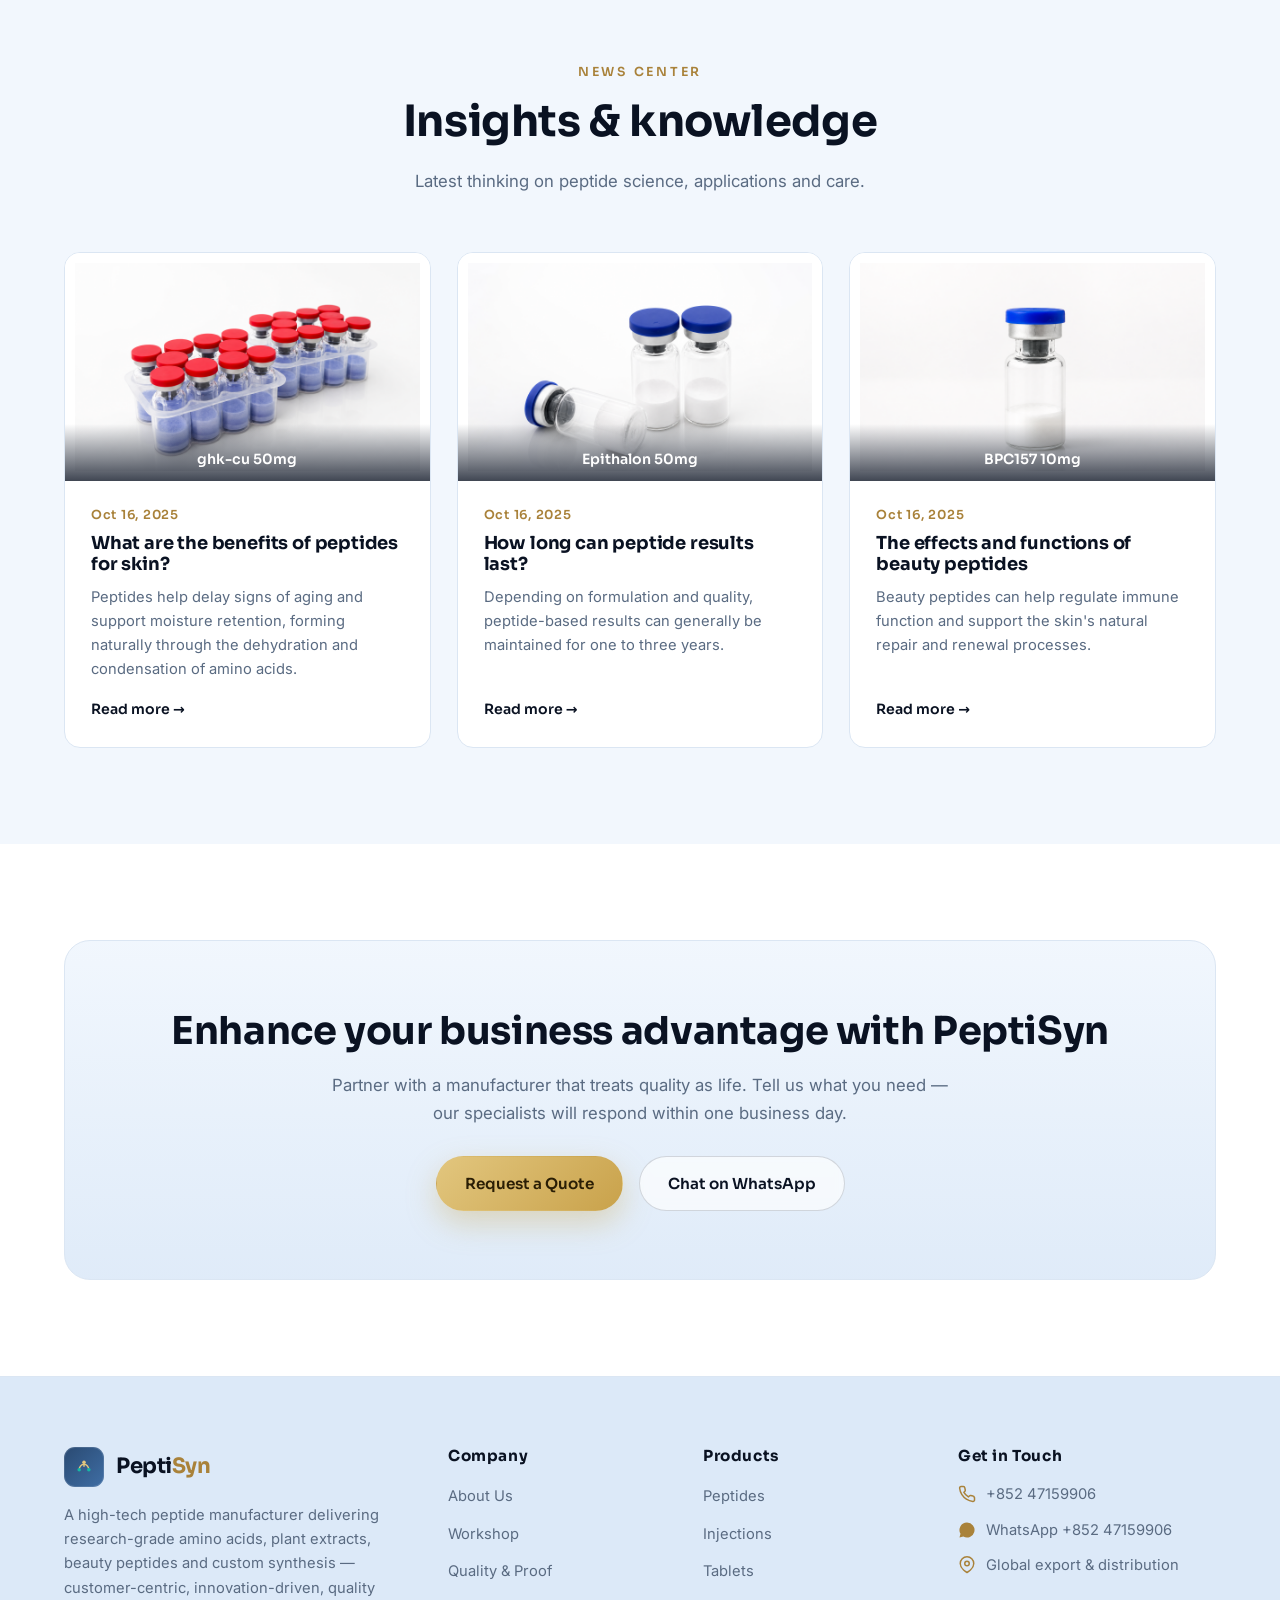
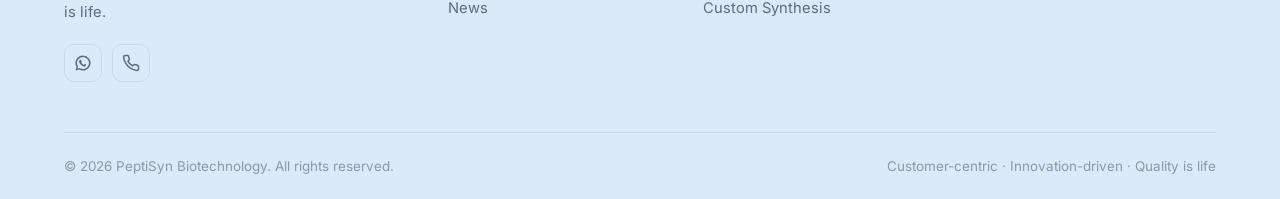
==== commit b73df933: "~" ====
--- a/index.html
+++ b/index.html
@@ -173,7 +173,7 @@
     <div class="section-head reveal">
       <span class="eyebrow">Product Range</span>
       <h2>Featured peptides</h2>
-      <p>Research-grade lyophilized peptides &mdash; batch-tested by HPLC and mass spectrometry. <a href="products.html">View all products &rarr;</a></p>
+      <p>Research-grade lyophilized peptides &mdash; batch-tested by COA for verified quality. <a href="products.html">View all products &rarr;</a></p>
     </div>
 
     <div class="grid grid-3" data-product-grid data-limit="6"></div>
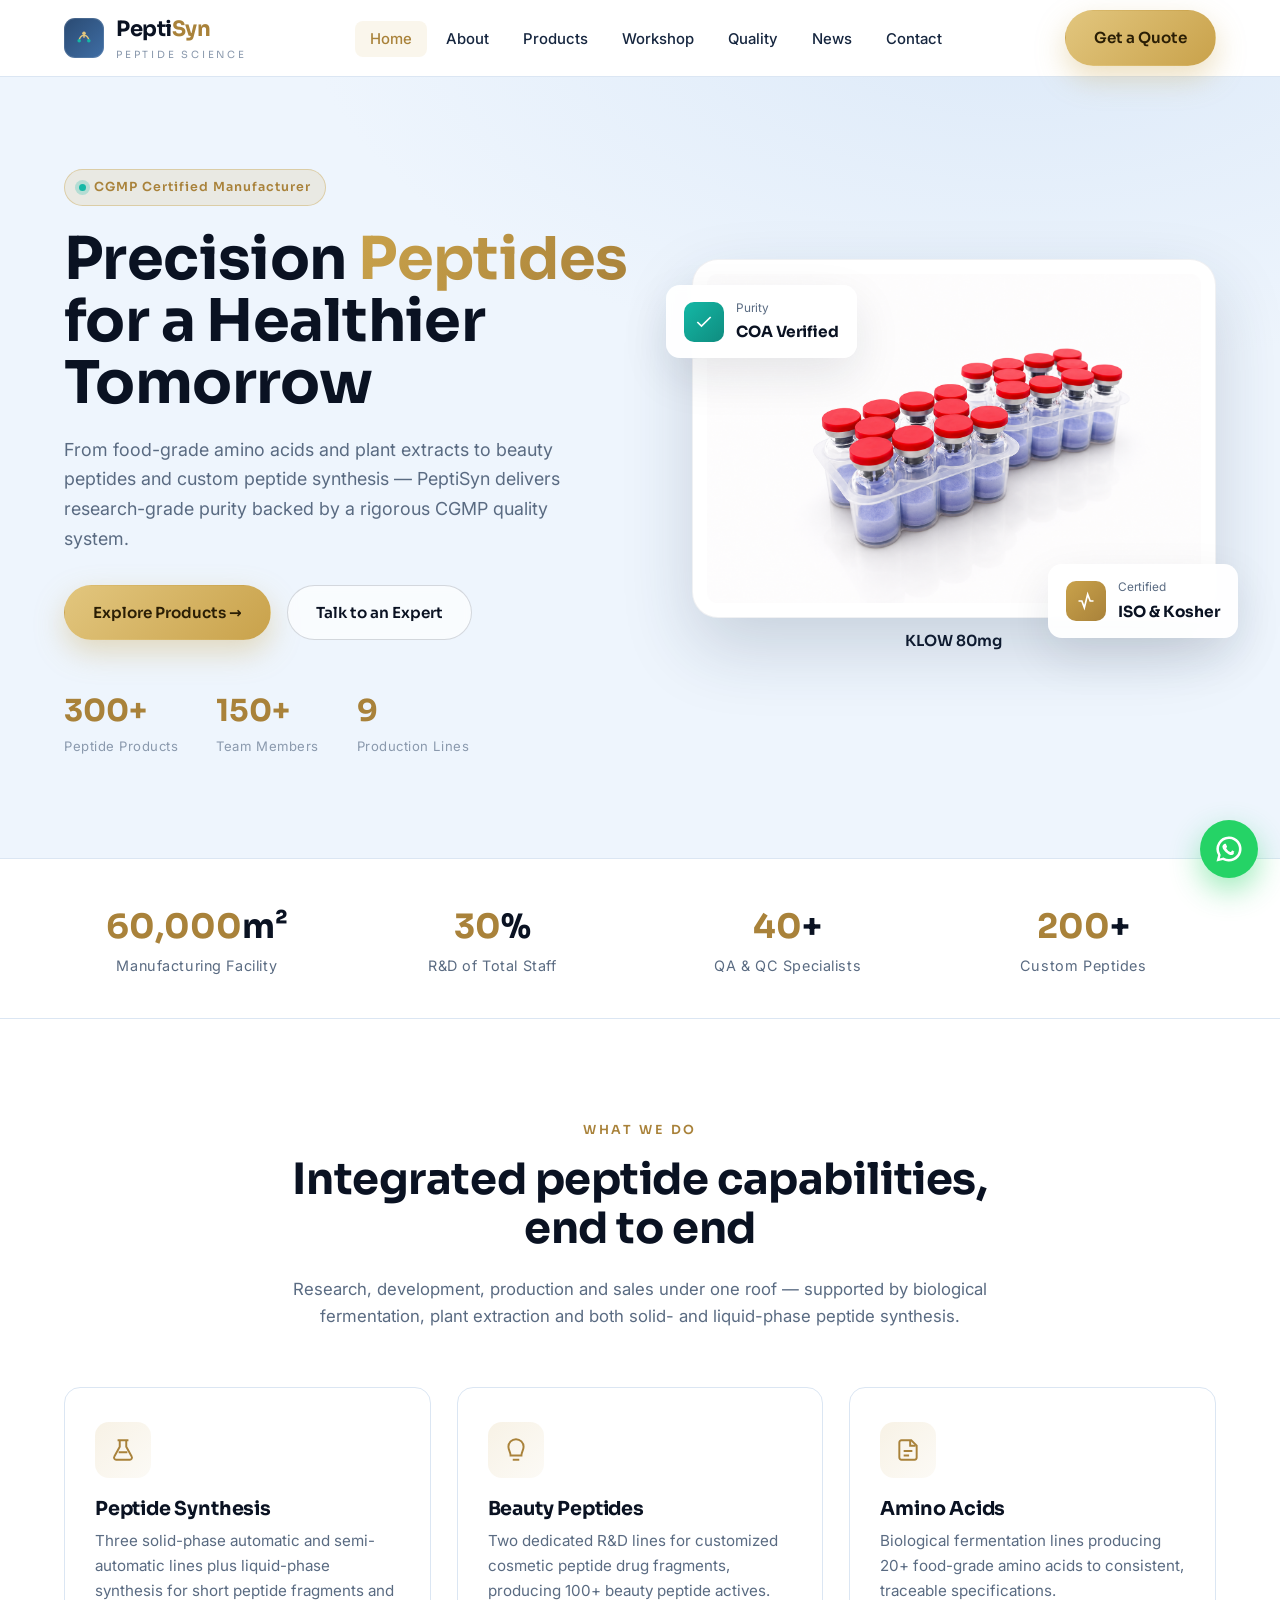
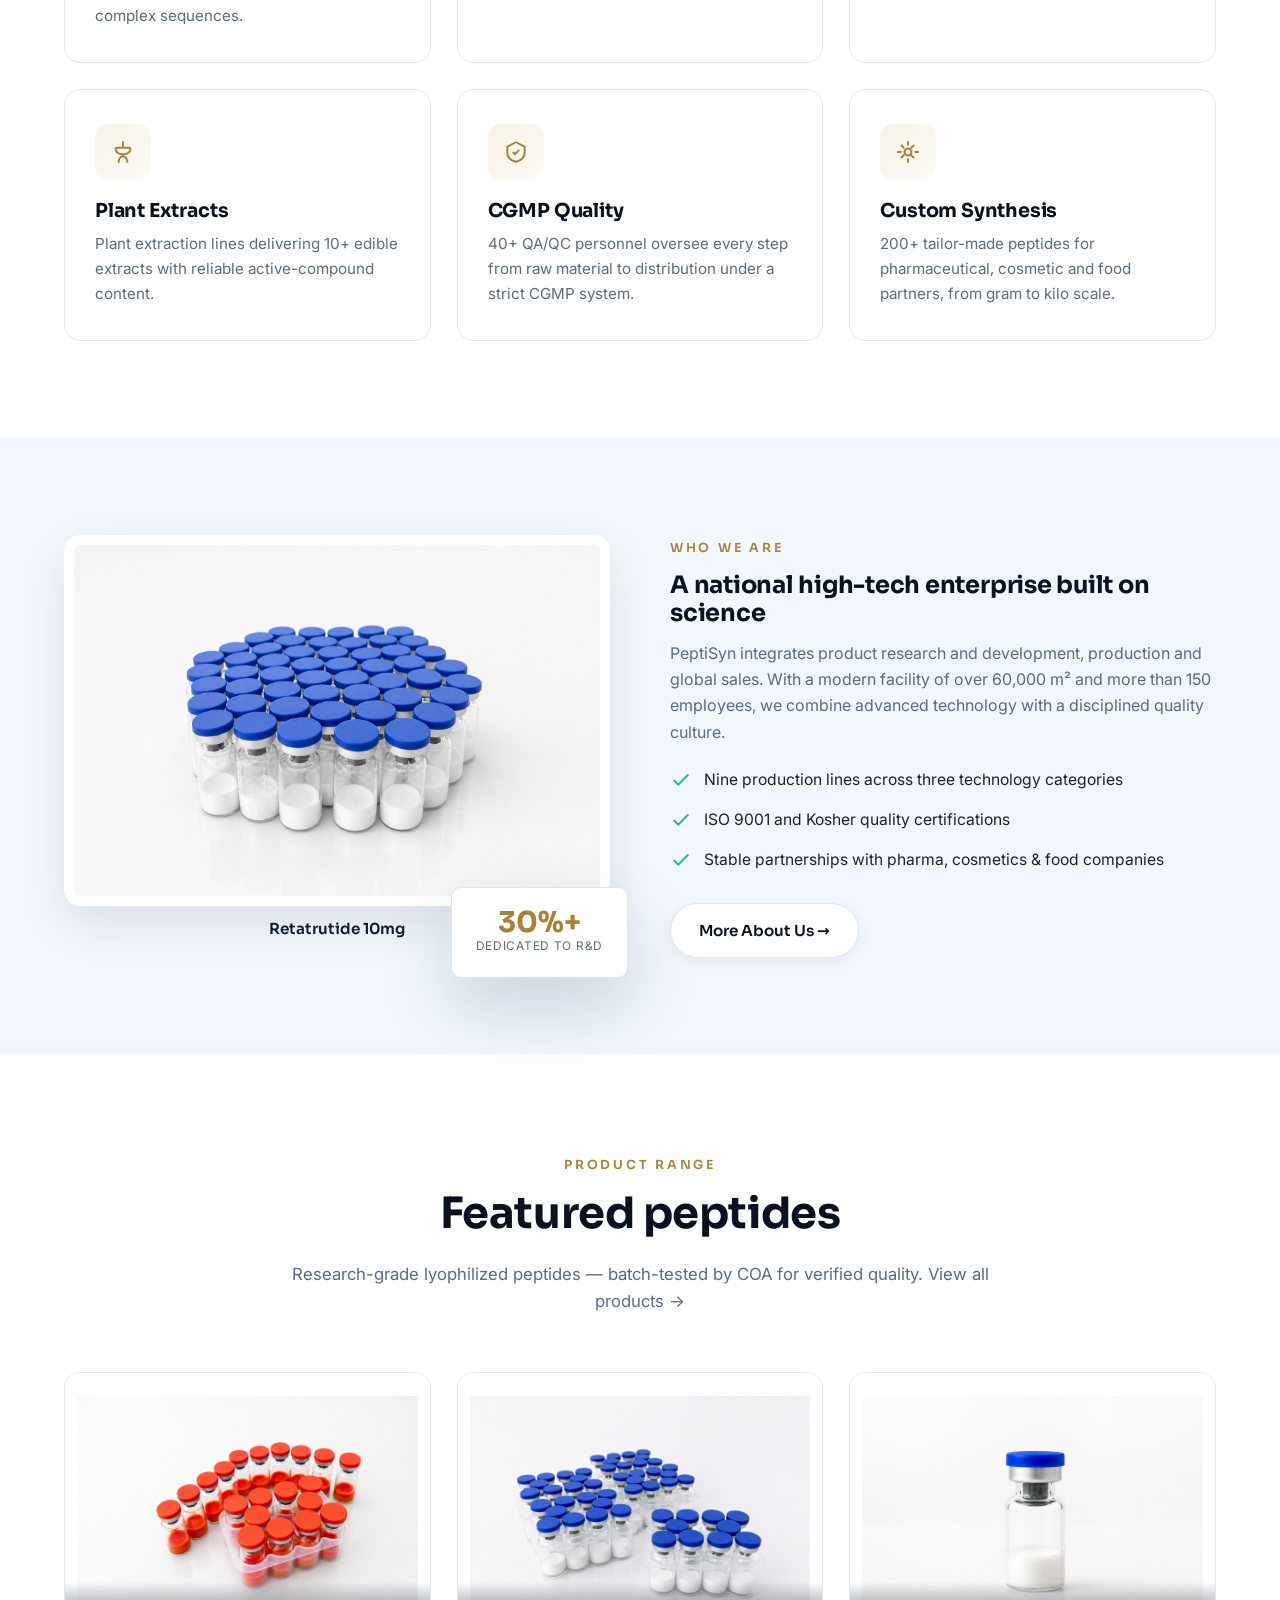
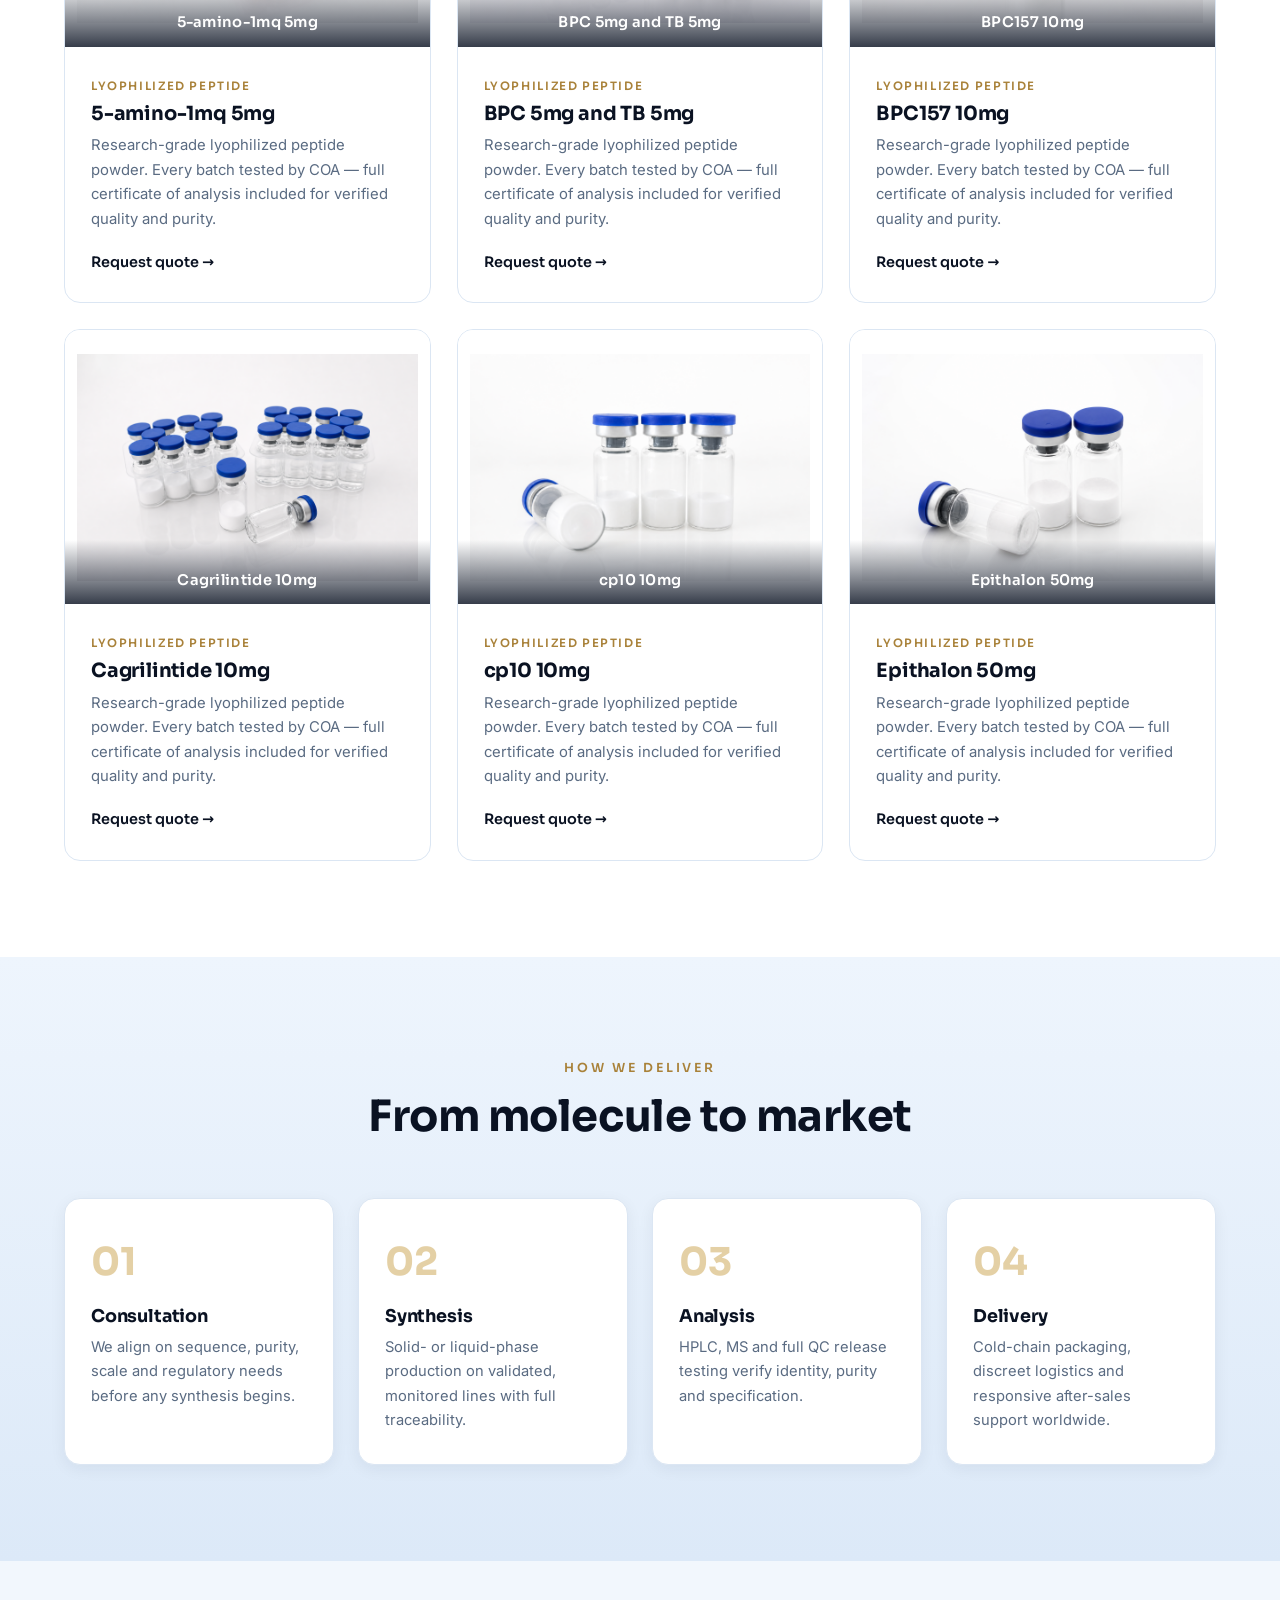
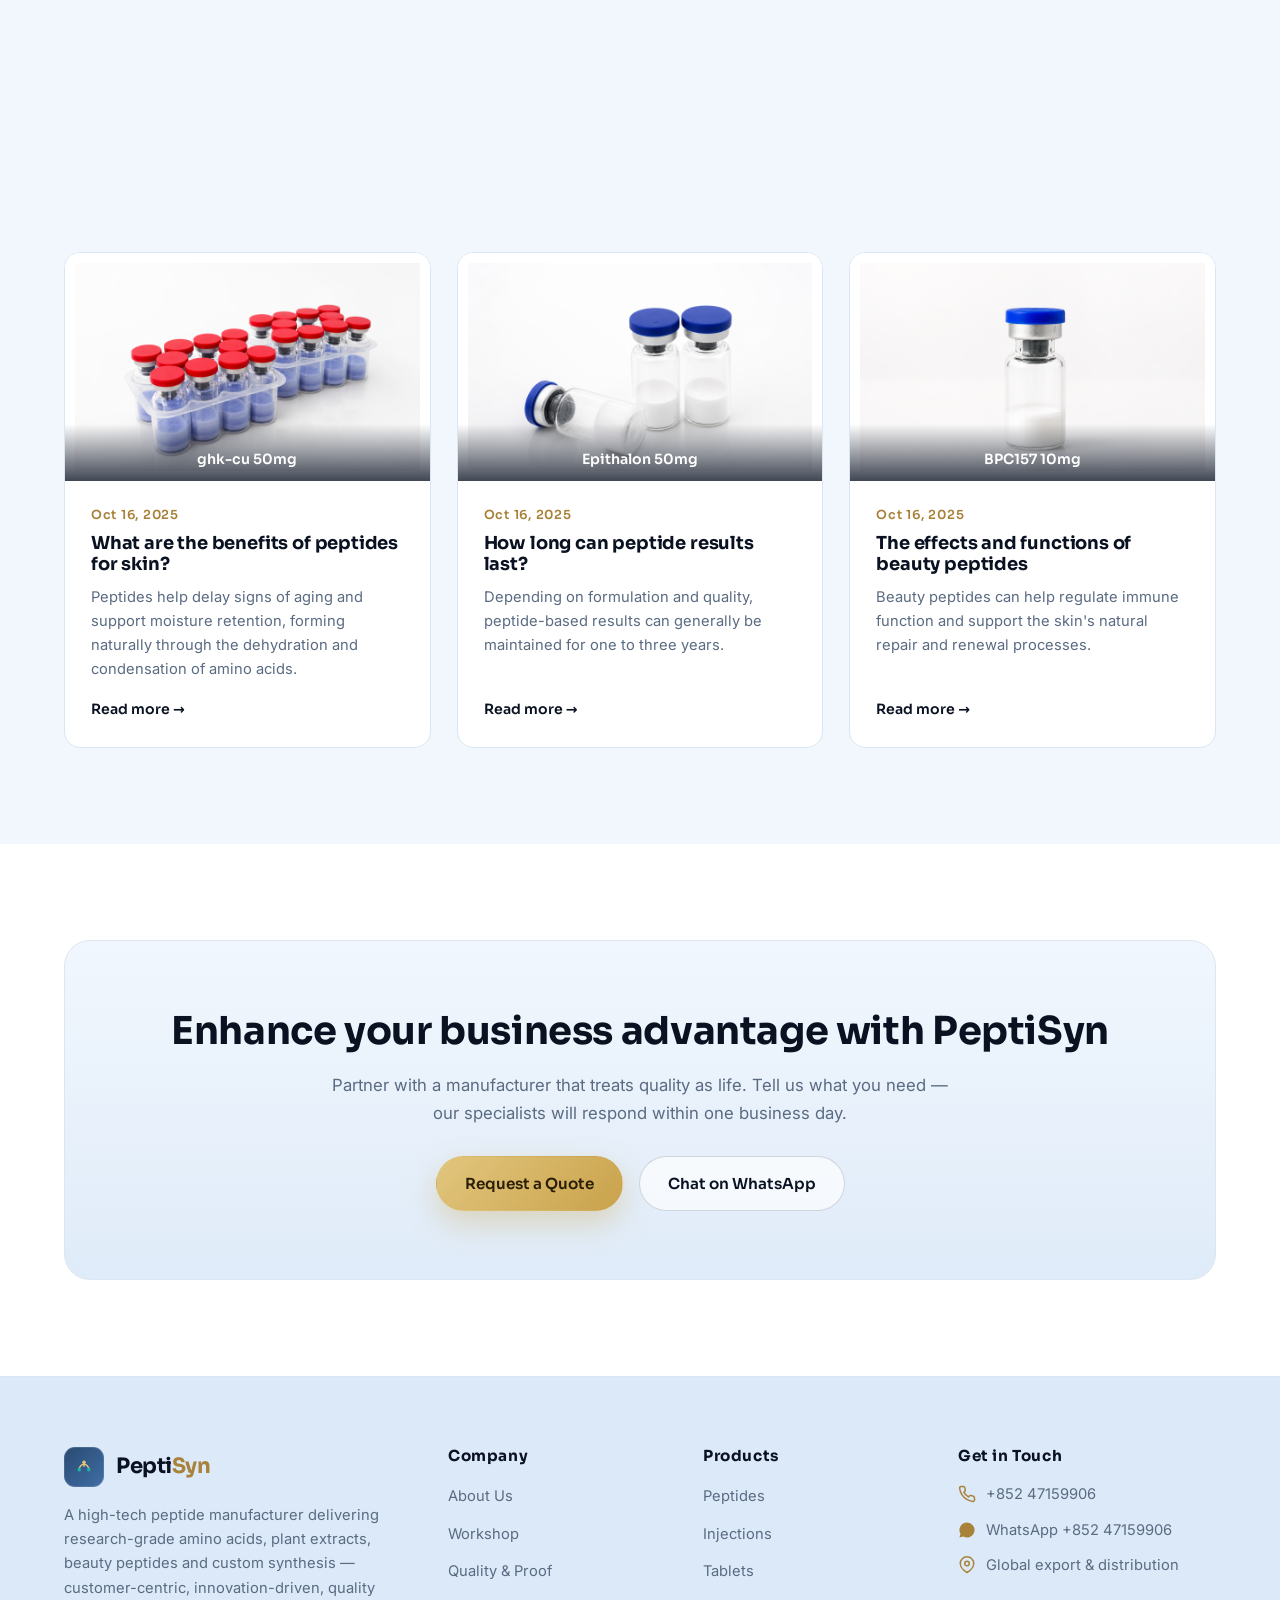
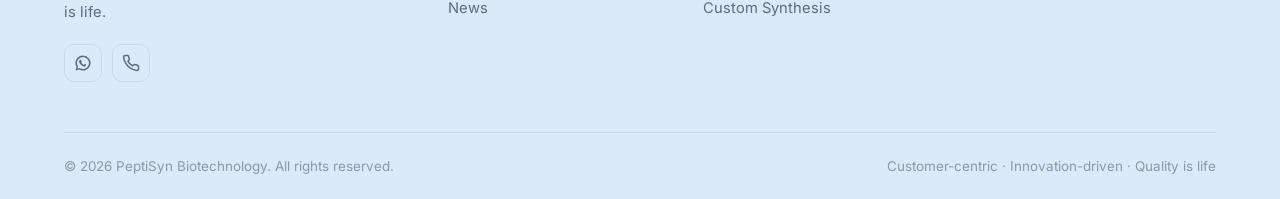
==== commit 9c1fd563: "~" ====
--- a/index.html
+++ b/index.html
@@ -71,7 +71,7 @@
           <span class="ic" style="background:linear-gradient(135deg,#14b8a6,#0f8c7f)">
             <svg viewBox="0 0 24 24" width="20" height="20" fill="none" stroke="#fff" stroke-width="2"><path d="M20 6L9 17l-5-5"/></svg>
           </span>
-          <span><small>Purity</small><strong>&ge; 99% HPLC</strong></span>
+          <span><small>Purity</small><strong>COA Verified</strong></span>
         </div>
         <div class="hero__float hero__float--br">
           <span class="ic" style="background:linear-gradient(135deg,#c9a24b,#a9823a)">
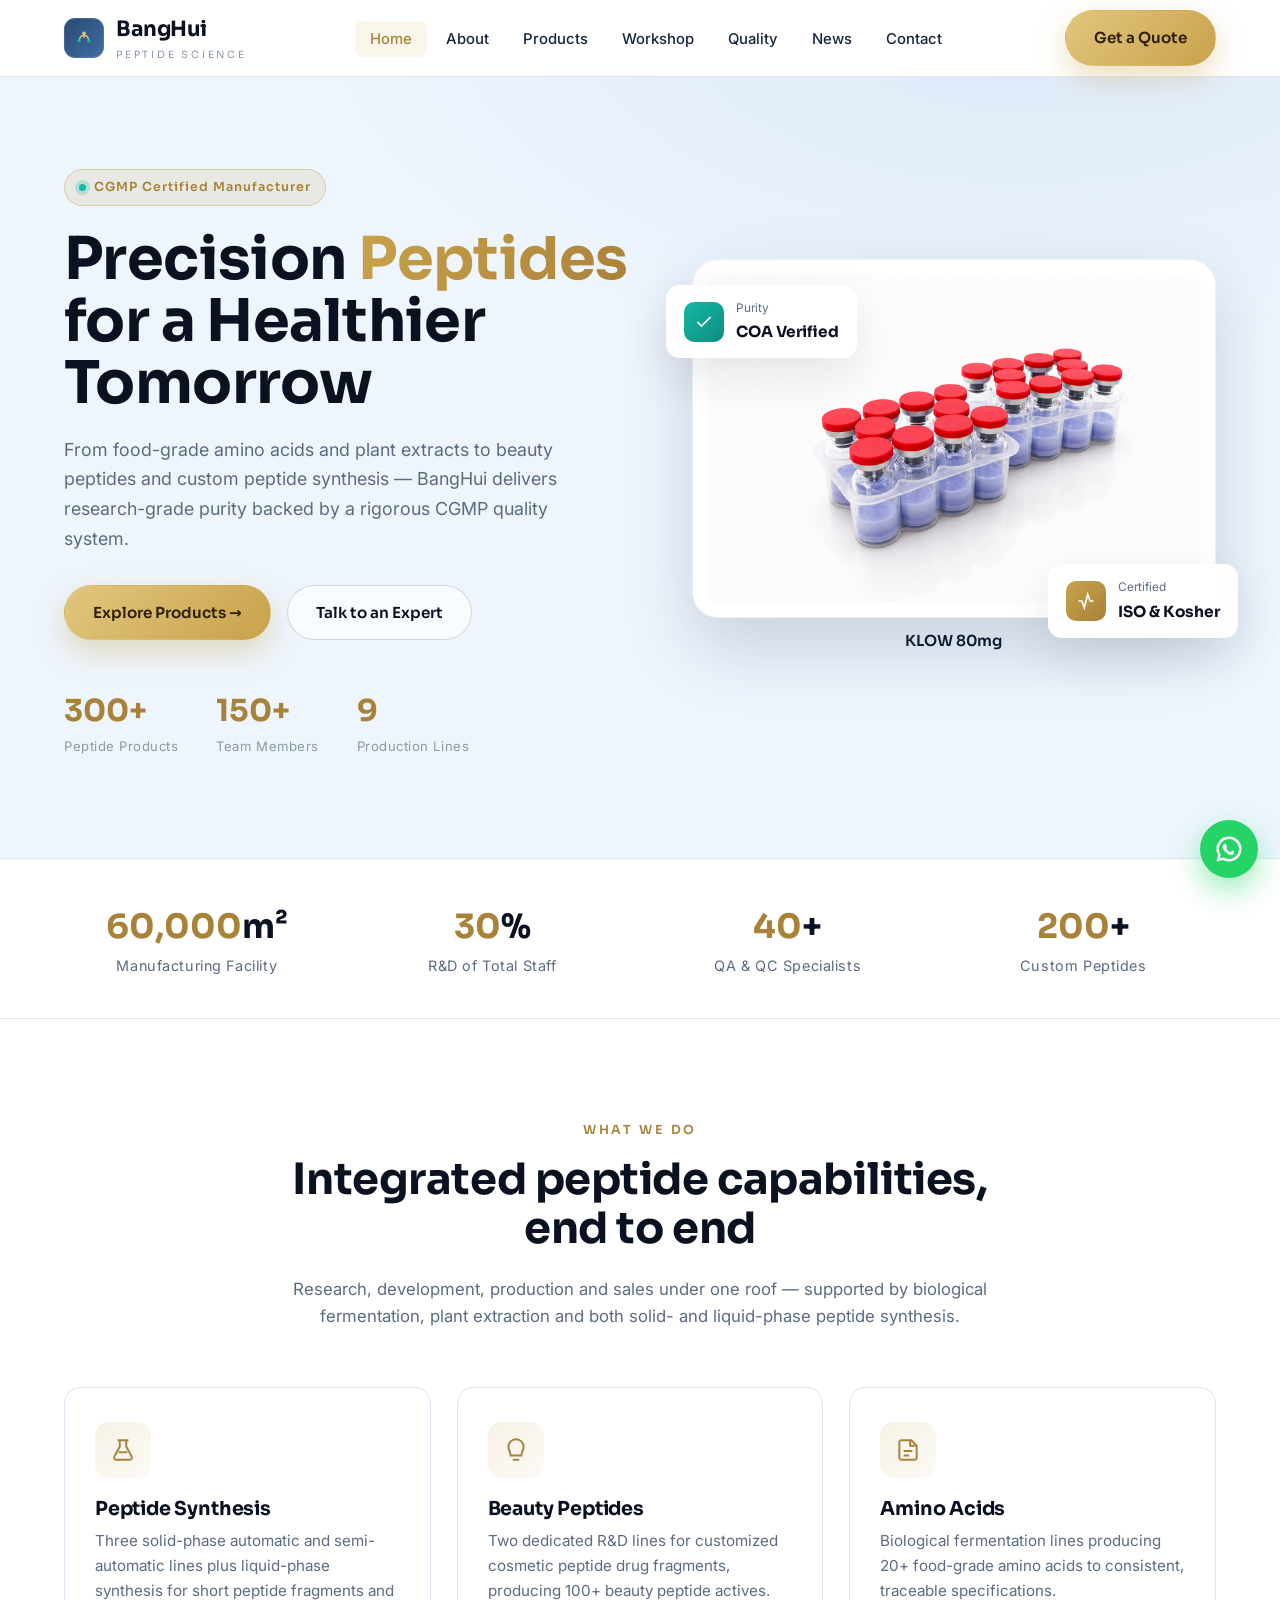
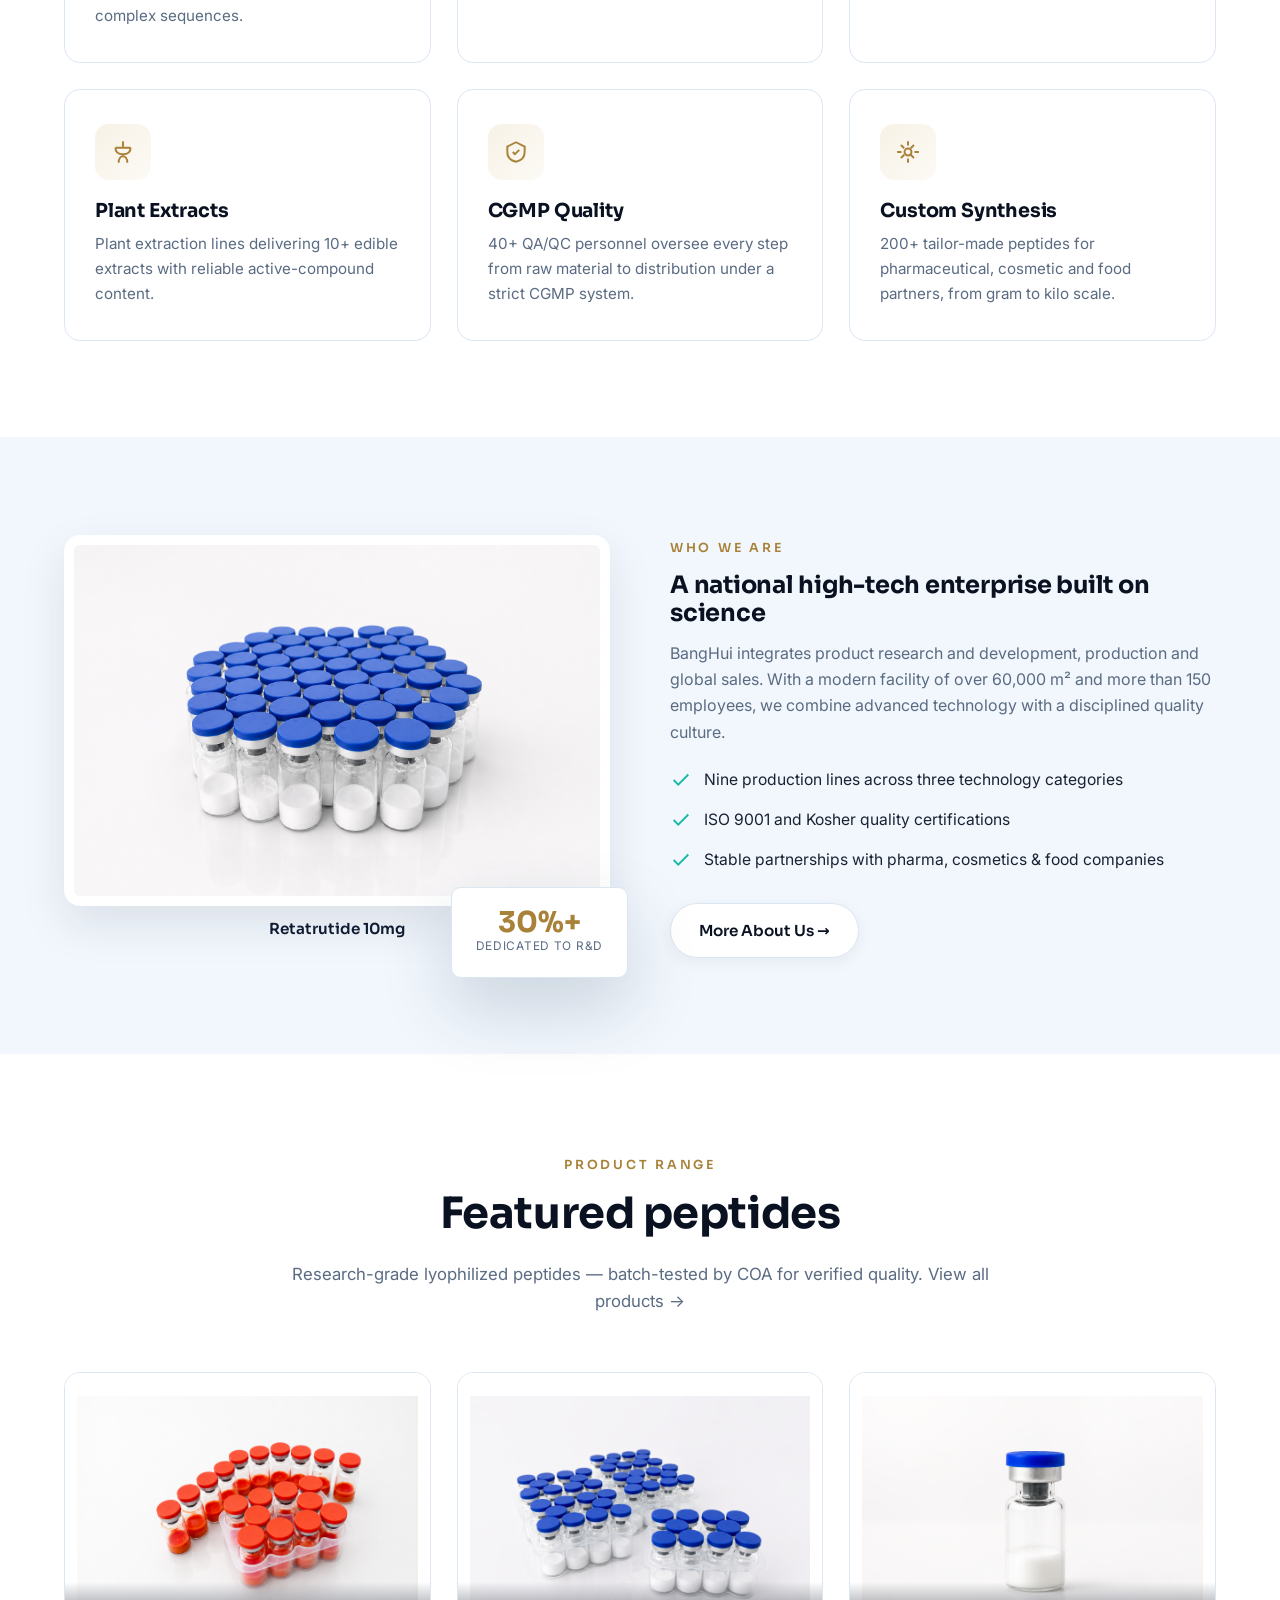
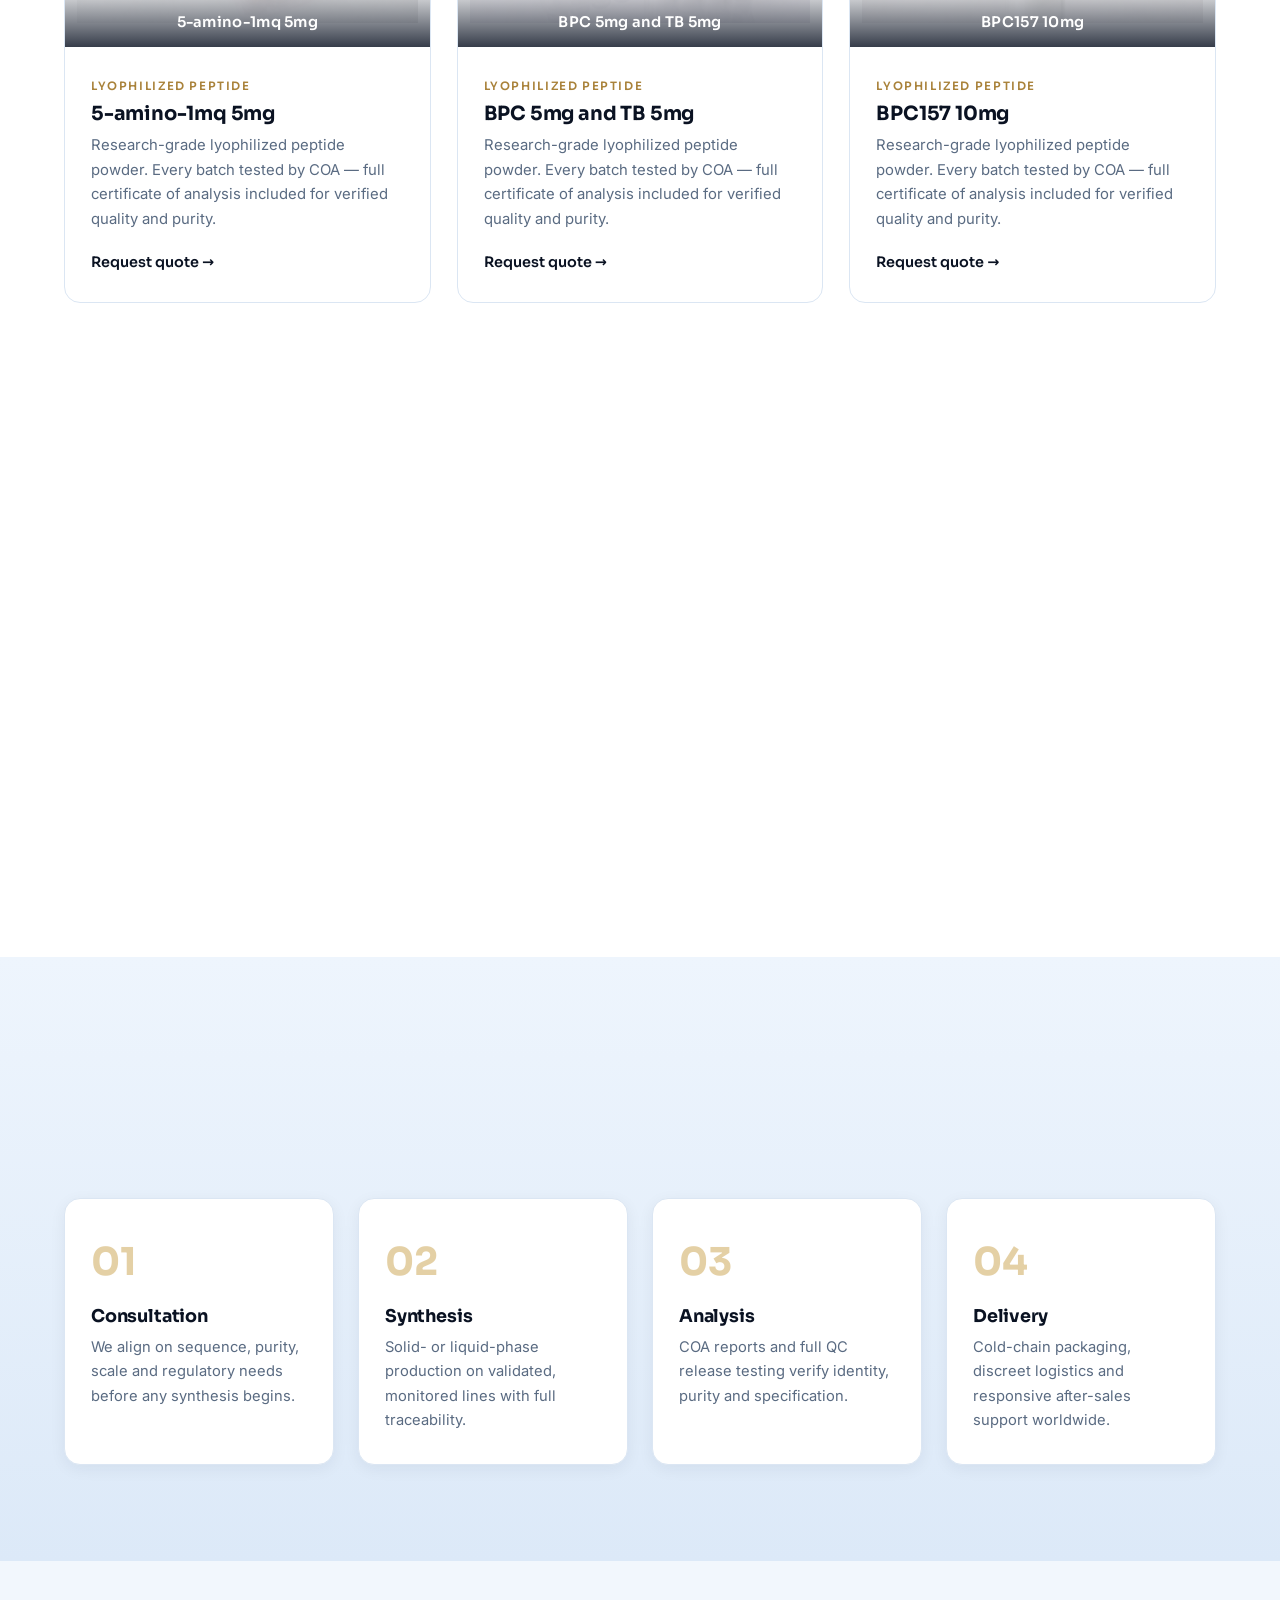
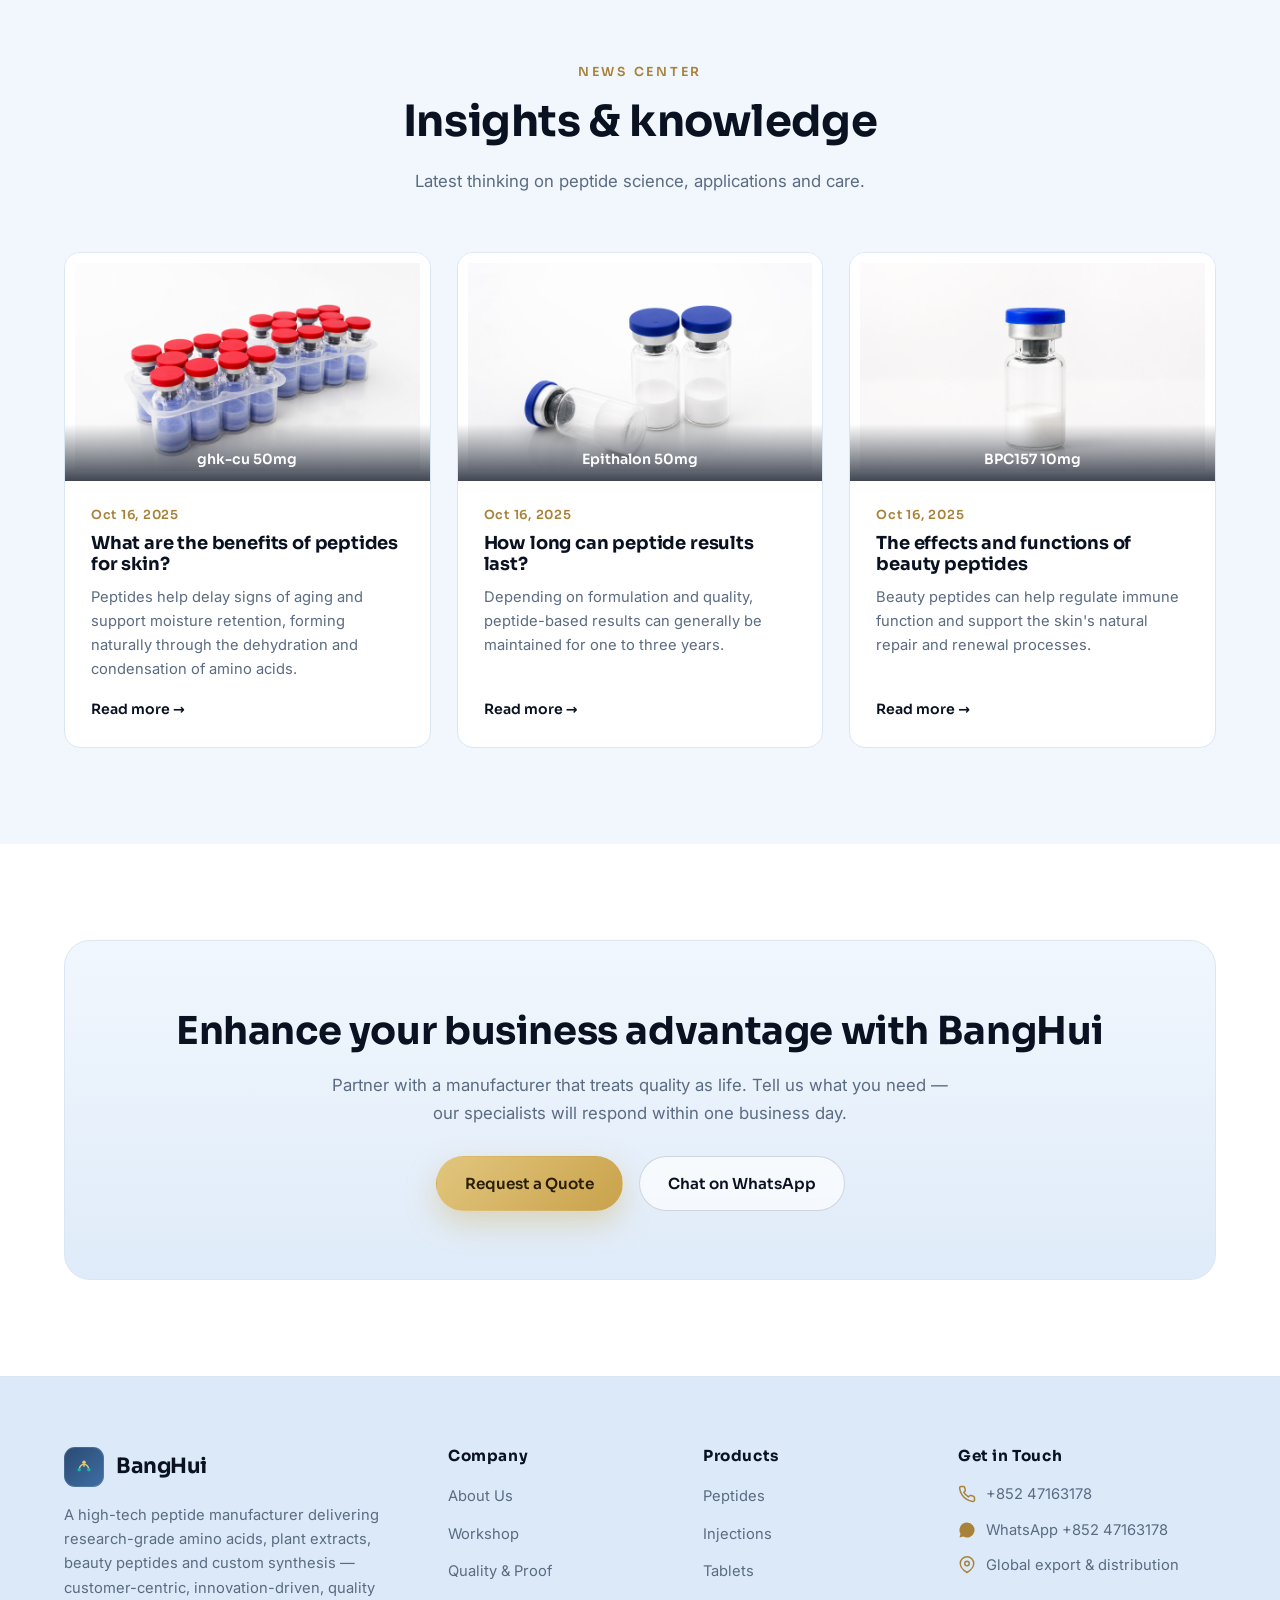
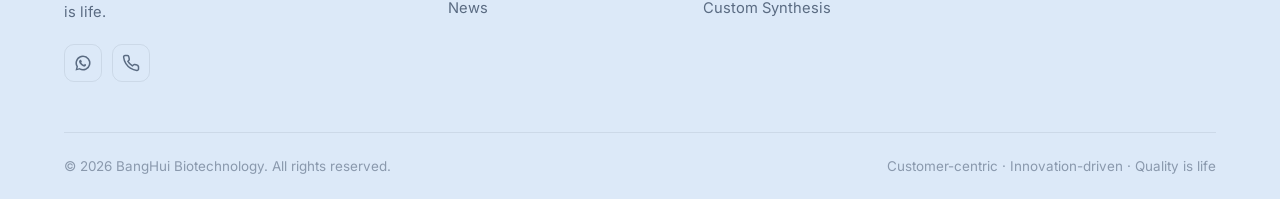
==== commit f2566994: "~" ====
--- a/index.html
+++ b/index.html
@@ -1,10 +1,10 @@
-<!DOCTYPE html>
+﻿<!DOCTYPE html>
 <html lang="en">
 <head>
 <meta charset="UTF-8" />
 <meta name="viewport" content="width=device-width, initial-scale=1.0" />
-<title>PeptiSyn &mdash; Premium Peptides, Amino Acids &amp; Custom Synthesis</title>
-<meta name="description" content="PeptiSyn is a high-tech peptide manufacturer offering food-grade amino acids, plant extracts, beauty peptides and custom peptide synthesis under a CGMP quality system." />
+<title>BangHui &mdash; Premium Peptides, Amino Acids &amp; Custom Synthesis</title>
+<meta name="description" content="BangHui is a high-tech peptide manufacturer offering food-grade amino acids, plant extracts, beauty peptides and custom peptide synthesis under a CGMP quality system." />
 <link rel="preconnect" href="https://fonts.googleapis.com" />
 <link rel="preconnect" href="https://fonts.gstatic.com" crossorigin />
 <link href="https://fonts.googleapis.com/css2?family=Inter:wght@400;500;600&family=Sora:wght@400;500;600;700&display=swap" rel="stylesheet" />
@@ -17,12 +17,12 @@
 <header class="header">
   <div class="container">
     <nav class="nav">
-      <a class="brand" href="index.html" aria-label="PeptiSyn home">
+      <a class="brand" href="index.html" aria-label="BangHui home">
         <span class="brand__mark">
           <svg viewBox="0 0 32 32" fill="none"><path d="M9 20c0-4 3-8 7-8m0 0c4 0 7 4 7 8m-7-8V9m0 3v3" stroke="#e2c67e" stroke-width="2" stroke-linecap="round"/><circle cx="9" cy="20" r="2.6" fill="#14b8a6"/><circle cx="23" cy="20" r="2.6" fill="#14b8a6"/><circle cx="16" cy="9" r="2.6" fill="#e2c67e"/></svg>
         </span>
         <span>
-          <span class="brand__name">Pepti<b>Syn</b></span>
+          <span class="brand__name">BangHui</span>
           <span class="brand__sub">Peptide Science</span>
         </span>
       </a>
@@ -52,7 +52,7 @@
       <div class="hero__copy">
         <span class="hero__badge"><span class="dot"></span> CGMP Certified Manufacturer</span>
         <h1>Precision <span class="accent">Peptides</span> for a Healthier Tomorrow</h1>
-        <p class="lead">From food-grade amino acids and plant extracts to beauty peptides and custom peptide synthesis &mdash; PeptiSyn delivers research-grade purity backed by a rigorous CGMP quality system.</p>
+        <p class="lead">From food-grade amino acids and plant extracts to beauty peptides and custom peptide synthesis &mdash; BangHui delivers research-grade purity backed by a rigorous CGMP quality system.</p>
         <div class="hero__actions">
           <a href="products.html" class="btn btn-gold">Explore Products &rarr;</a>
           <a href="contact.html" class="btn btn-ghost">Talk to an Expert</a>
@@ -155,7 +155,7 @@
       <div class="split__copy reveal d1">
         <span class="eyebrow">Who We Are</span>
         <h2>A national high-tech enterprise built on science</h2>
-        <p>PeptiSyn integrates product research and development, production and global sales. With a modern facility of over 60,000 m&sup2; and more than 150 employees, we combine advanced technology with a disciplined quality culture.</p>
+        <p>BangHui integrates product research and development, production and global sales. With a modern facility of over 60,000 m&sup2; and more than 150 employees, we combine advanced technology with a disciplined quality culture.</p>
         <ul class="ticks">
           <li><svg viewBox="0 0 24 24" fill="none" stroke="currentColor" stroke-width="2"><path d="M20 6L9 17l-5-5"/></svg> Nine production lines across three technology categories</li>
           <li><svg viewBox="0 0 24 24" fill="none" stroke="currentColor" stroke-width="2"><path d="M20 6L9 17l-5-5"/></svg> ISO 9001 and Kosher quality certifications</li>
@@ -190,7 +190,7 @@
     <div class="steps">
       <div class="step reveal"><h3>Consultation</h3><p>We align on sequence, purity, scale and regulatory needs before any synthesis begins.</p></div>
       <div class="step reveal d1"><h3>Synthesis</h3><p>Solid- or liquid-phase production on validated, monitored lines with full traceability.</p></div>
-      <div class="step reveal d2"><h3>Analysis</h3><p>HPLC, MS and full QC release testing verify identity, purity and specification.</p></div>
+      <div class="step reveal d2"><h3>Analysis</h3><p>COA reports and full QC release testing verify identity, purity and specification.</p></div>
       <div class="step reveal d3"><h3>Delivery</h3><p>Cold-chain packaging, discreet logistics and responsive after-sales support worldwide.</p></div>
     </div>
   </div>
@@ -249,7 +249,7 @@
 <section class="section">
   <div class="container">
     <div class="cta reveal" style="--cta-bg:url('assets/img/products/KLOW%2080mg.jpg')">
-      <h2>Enhance your business advantage with PeptiSyn</h2>
+      <h2>Enhance your business advantage with BangHui</h2>
       <p>Partner with a manufacturer that treats quality as life. Tell us what you need &mdash; our specialists will respond within one business day.</p>
       <div class="cta__actions">
         <a href="contact.html" class="btn btn-gold">Request a Quote</a>
@@ -268,7 +268,7 @@
           <span class="brand__mark">
             <svg viewBox="0 0 32 32" fill="none"><path d="M9 20c0-4 3-8 7-8m0 0c4 0 7 4 7 8m-7-8V9m0 3v3" stroke="#e2c67e" stroke-width="2" stroke-linecap="round"/><circle cx="9" cy="20" r="2.6" fill="#14b8a6"/><circle cx="23" cy="20" r="2.6" fill="#14b8a6"/><circle cx="16" cy="9" r="2.6" fill="#e2c67e"/></svg>
           </span>
-          <span class="brand__name">Pepti<b>Syn</b></span>
+          <span class="brand__name">BangHui</span>
         </a>
         <p>A high-tech peptide manufacturer delivering research-grade amino acids, plant extracts, beauty peptides and custom synthesis &mdash; customer-centric, innovation-driven, quality is life.</p>
         <div class="footer__social">
@@ -304,7 +304,7 @@
       </div>
     </div>
     <div class="footer__bottom">
-      <span>&copy; <span data-year>2025</span> PeptiSyn Biotechnology. All rights reserved.</span>
+      <span>&copy; <span data-year>2025</span> BangHui Biotechnology. All rights reserved.</span>
       <span>Customer-centric &middot; Innovation-driven &middot; Quality is life</span>
     </div>
   </div>
--- a/assets/css/styles.css
+++ b/assets/css/styles.css
@@ -1,5 +1,5 @@
-/* ==========================================================================
-   PeptiSyn - Premium Peptide Manufacturer
+﻿/* ==========================================================================
+   BangHui - Premium Peptide Manufacturer
    Global stylesheet (light-blue theme)
    ========================================================================== */
 
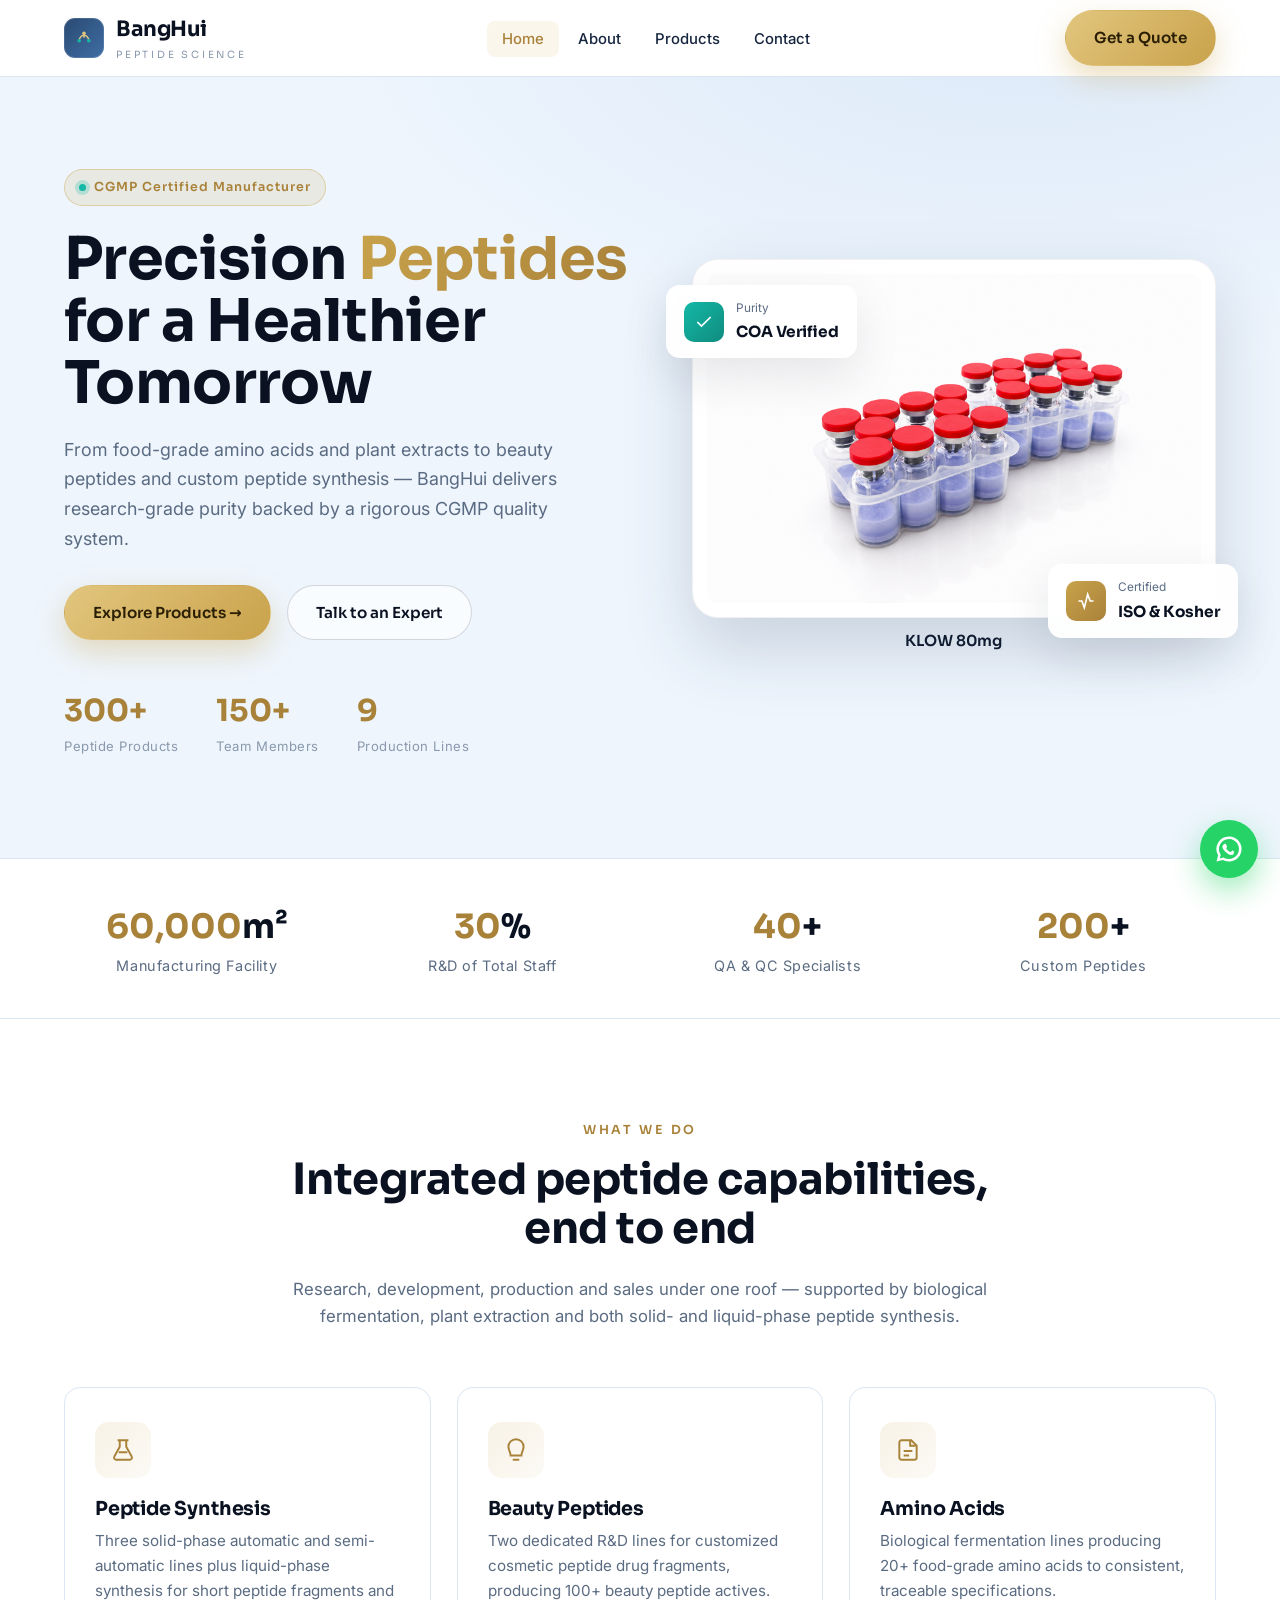
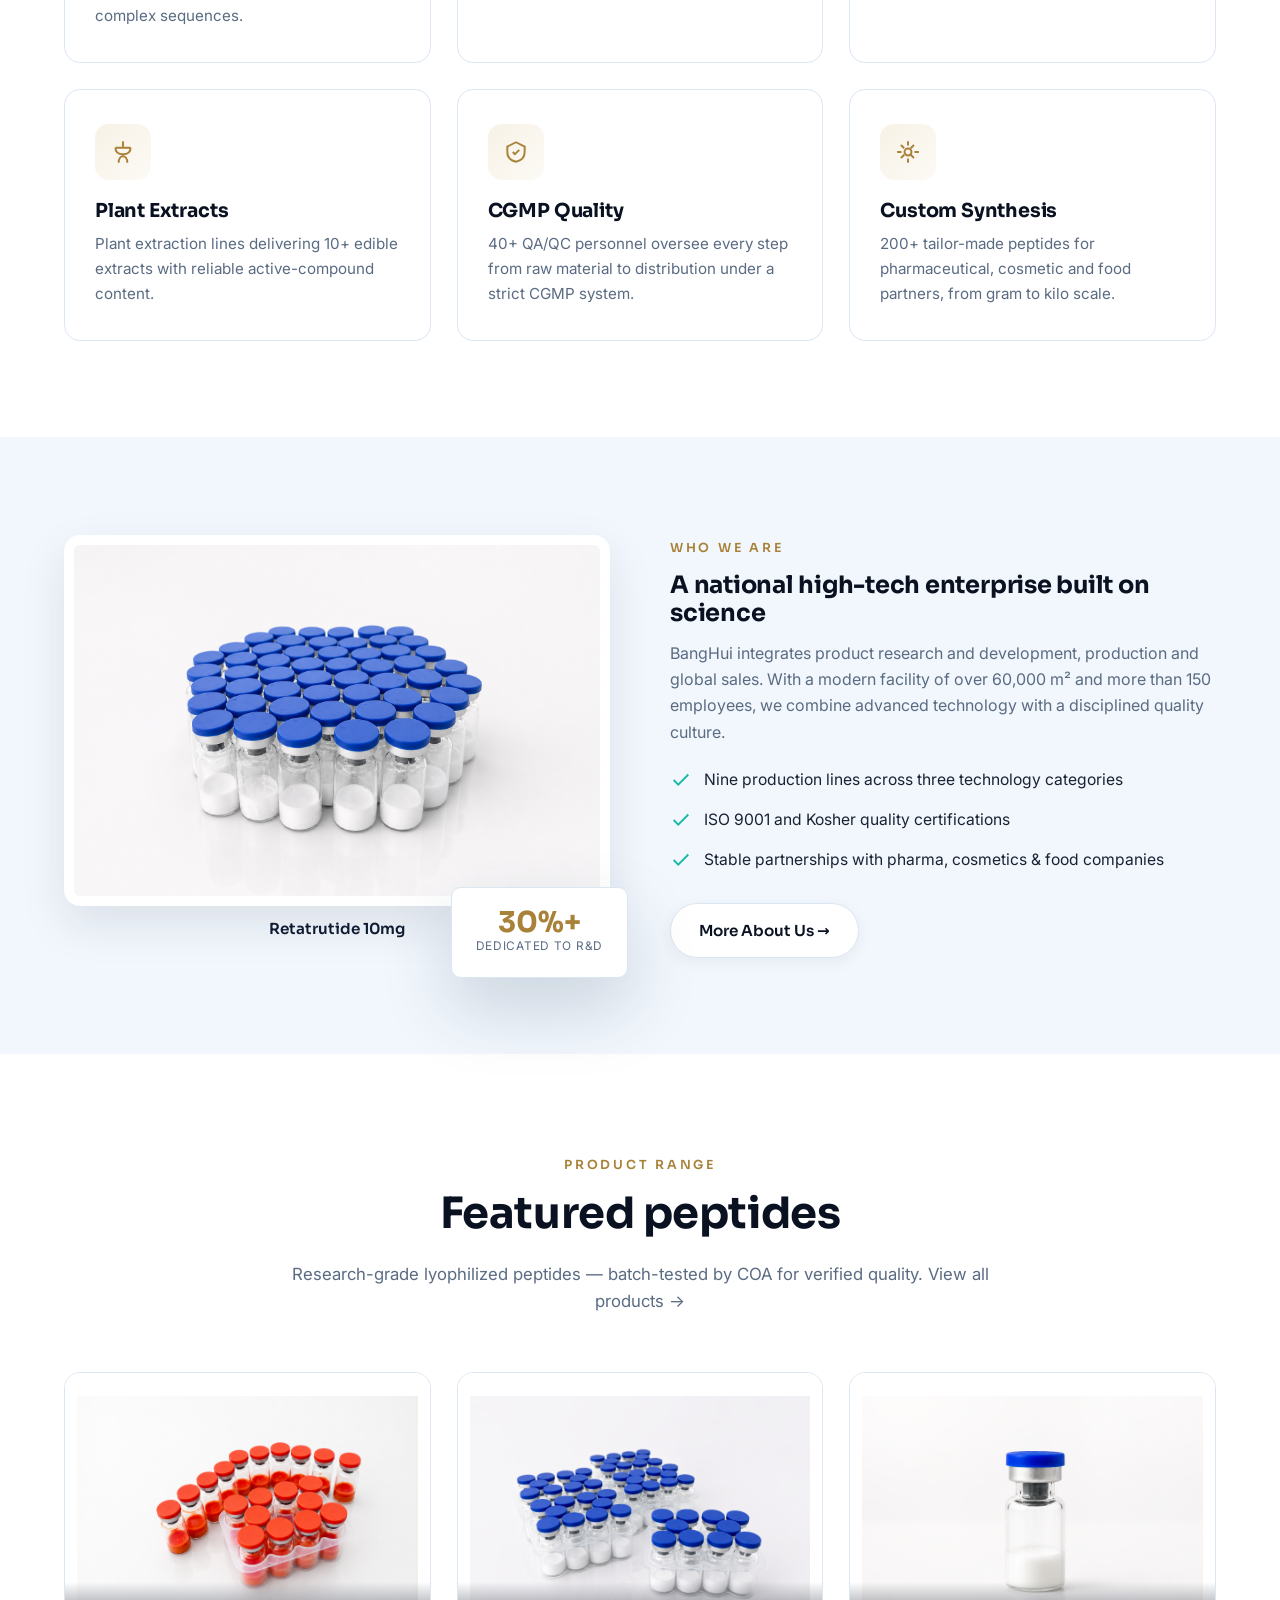
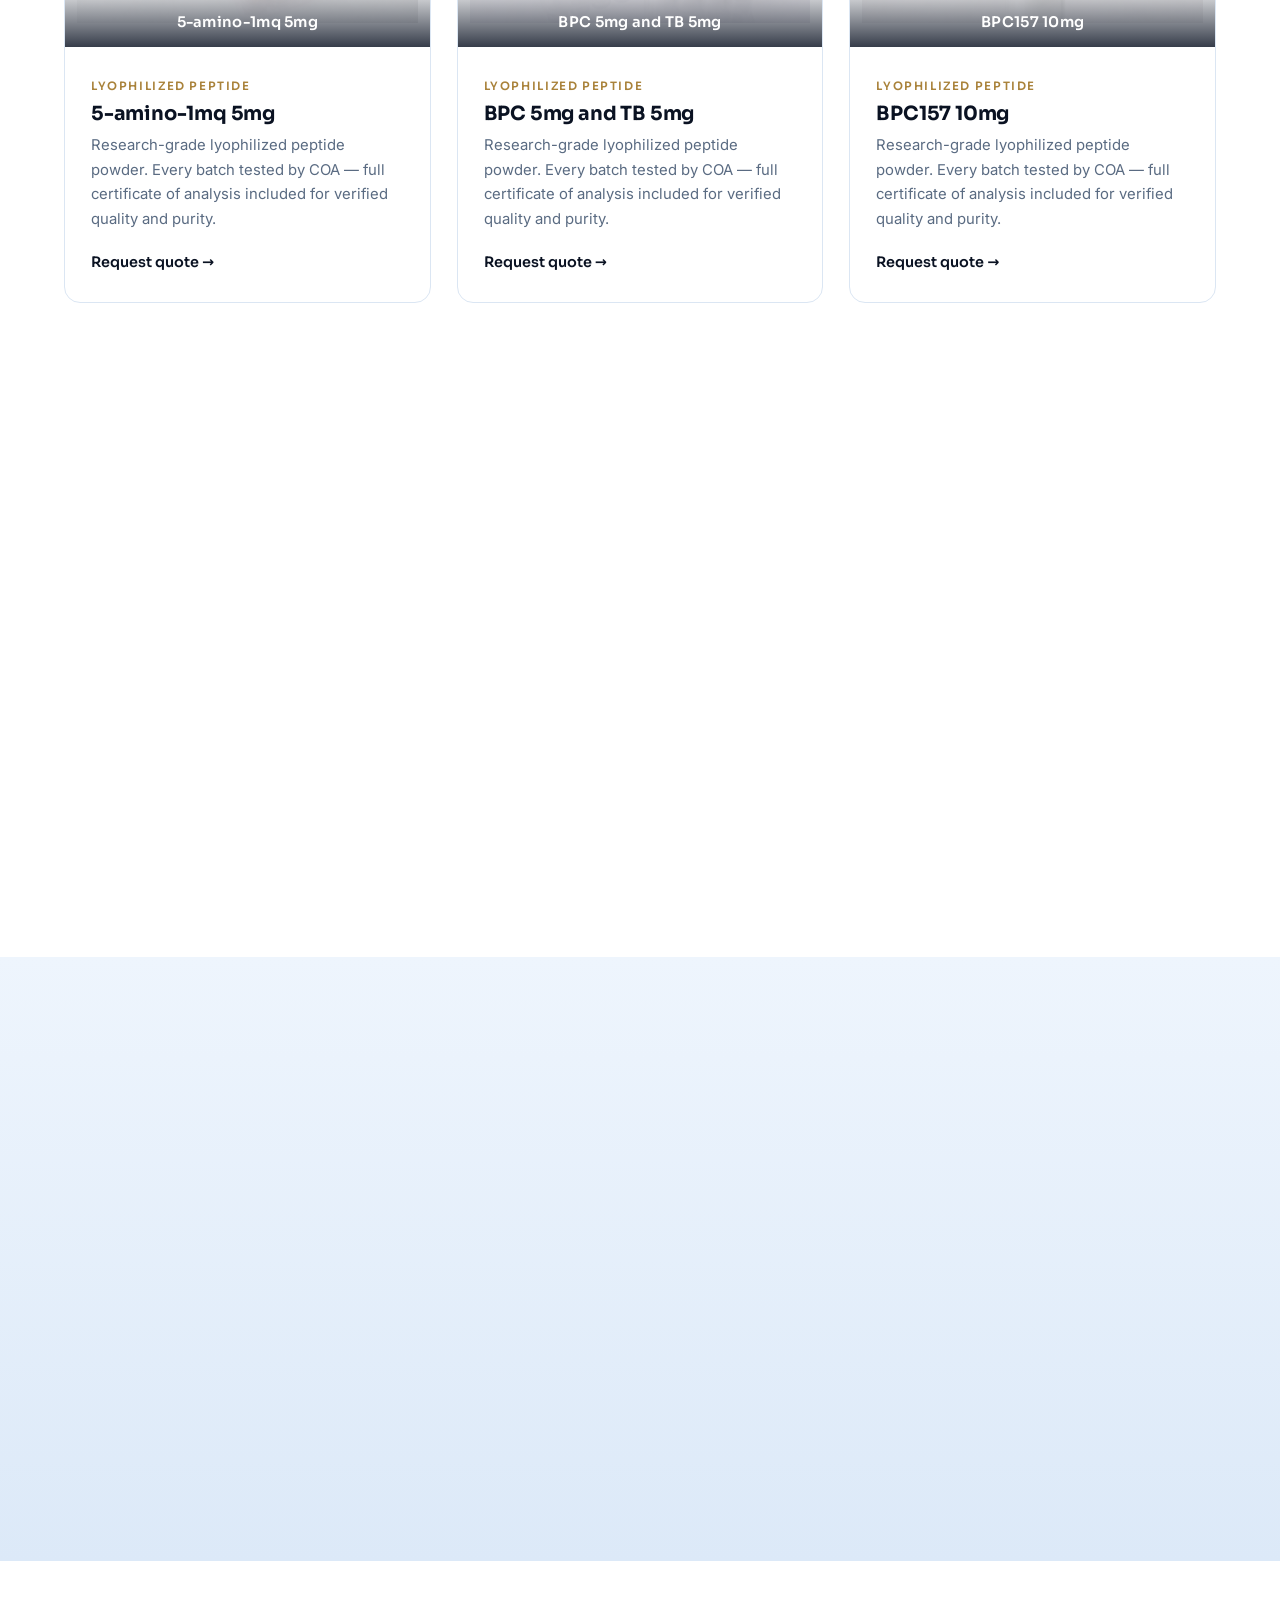
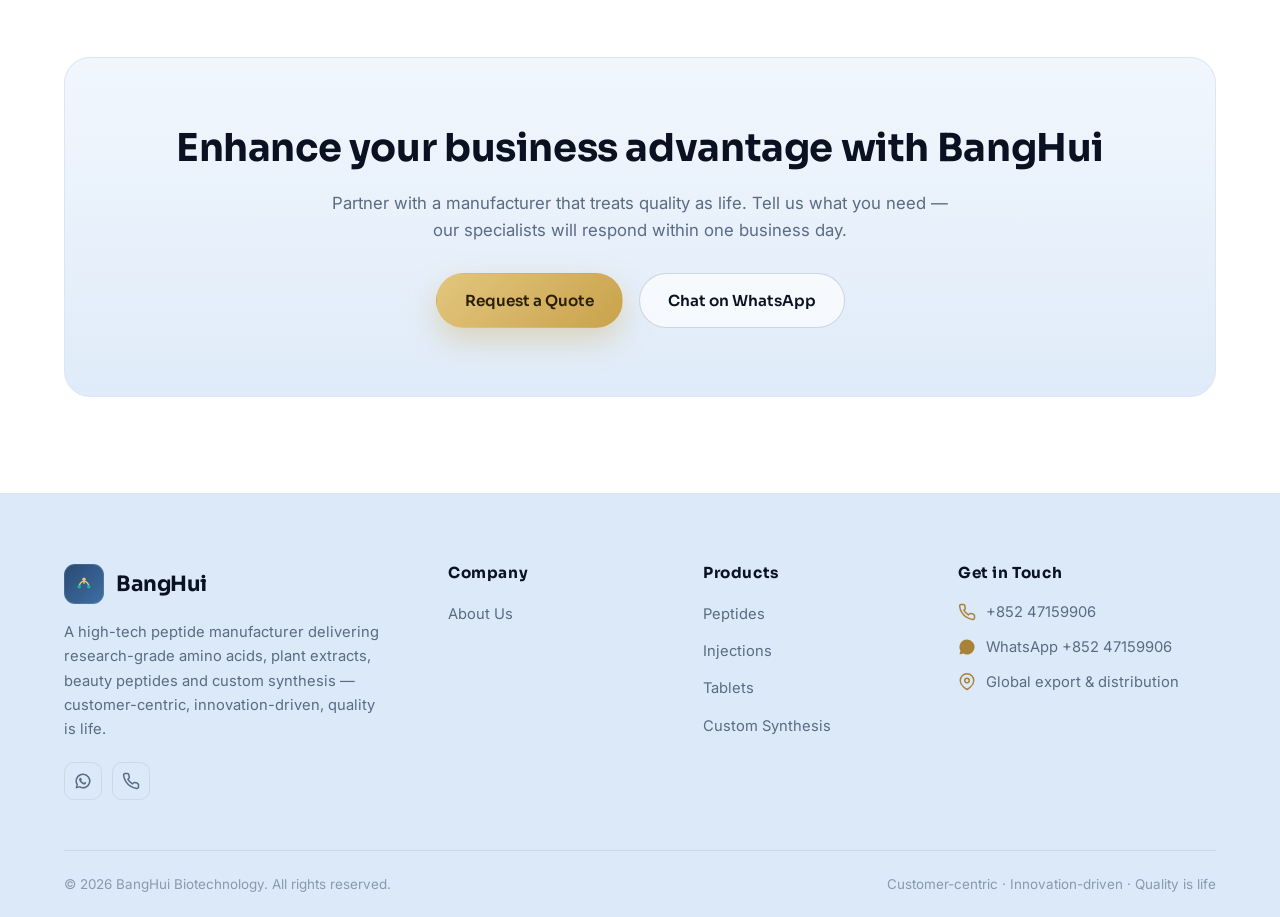
==== commit c5060bf5: "~" ====
--- a/index.html
+++ b/index.html
@@ -31,9 +31,6 @@
         <li><a href="index.html" class="active">Home</a></li>
         <li><a href="about.html">About</a></li>
         <li><a href="products.html">Products</a></li>
-        <li><a href="workshop.html">Workshop</a></li>
-        <li><a href="quality.html">Quality</a></li>
-        <li><a href="news.html">News</a></li>
         <li><a href="contact.html">Contact</a></li>
       </ul>
 
@@ -192,55 +189,6 @@
       <div class="step reveal d1"><h3>Synthesis</h3><p>Solid- or liquid-phase production on validated, monitored lines with full traceability.</p></div>
       <div class="step reveal d2"><h3>Analysis</h3><p>COA reports and full QC release testing verify identity, purity and specification.</p></div>
       <div class="step reveal d3"><h3>Delivery</h3><p>Cold-chain packaging, discreet logistics and responsive after-sales support worldwide.</p></div>
-    </div>
-  </div>
-</section>
-
-<!-- ===== News preview ===== -->
-<section class="section section--soft">
-  <div class="container">
-    <div class="section-head reveal">
-      <span class="eyebrow">News Center</span>
-      <h2>Insights &amp; knowledge</h2>
-      <p>Latest thinking on peptide science, applications and care.</p>
-    </div>
-    <div class="grid grid-3">
-      <article class="ncard reveal">
-        <div class="ncard__img">
-          <img src="assets/img/products/ghk-cu%2050mg.jpg" alt="ghk-cu 50mg" />
-          <span class="ncard__label">ghk-cu 50mg</span>
-        </div>
-        <div class="ncard__body">
-          <span class="ncard__date">Oct 16, 2025</span>
-          <h3>What are the benefits of peptides for skin?</h3>
-          <p>Peptides help delay signs of aging and support moisture retention, forming naturally through the dehydration and condensation of amino acids.</p>
-          <a href="news.html" class="ncard__link">Read more &rarr;</a>
-        </div>
-      </article>
-      <article class="ncard reveal d1">
-        <div class="ncard__img">
-          <img src="assets/img/products/Epithalon%2050mg.jpg" alt="Epithalon 50mg" />
-          <span class="ncard__label">Epithalon 50mg</span>
-        </div>
-        <div class="ncard__body">
-          <span class="ncard__date">Oct 16, 2025</span>
-          <h3>How long can peptide results last?</h3>
-          <p>Depending on formulation and quality, peptide-based results can generally be maintained for one to three years.</p>
-          <a href="news.html" class="ncard__link">Read more &rarr;</a>
-        </div>
-      </article>
-      <article class="ncard reveal d2">
-        <div class="ncard__img">
-          <img src="assets/img/products/BPC157%2010mg.jpg" alt="BPC157 10mg" />
-          <span class="ncard__label">BPC157 10mg</span>
-        </div>
-        <div class="ncard__body">
-          <span class="ncard__date">Oct 16, 2025</span>
-          <h3>The effects and functions of beauty peptides</h3>
-          <p>Beauty peptides can help regulate immune function and support the skin's natural repair and renewal processes.</p>
-          <a href="news.html" class="ncard__link">Read more &rarr;</a>
-        </div>
-      </article>
     </div>
   </div>
 </section>
@@ -280,9 +228,6 @@
         <h4>Company</h4>
         <ul>
           <li><a href="about.html">About Us</a></li>
-          <li><a href="workshop.html">Workshop</a></li>
-          <li><a href="quality.html">Quality &amp; Proof</a></li>
-          <li><a href="news.html">News</a></li>
         </ul>
       </div>
       <div>
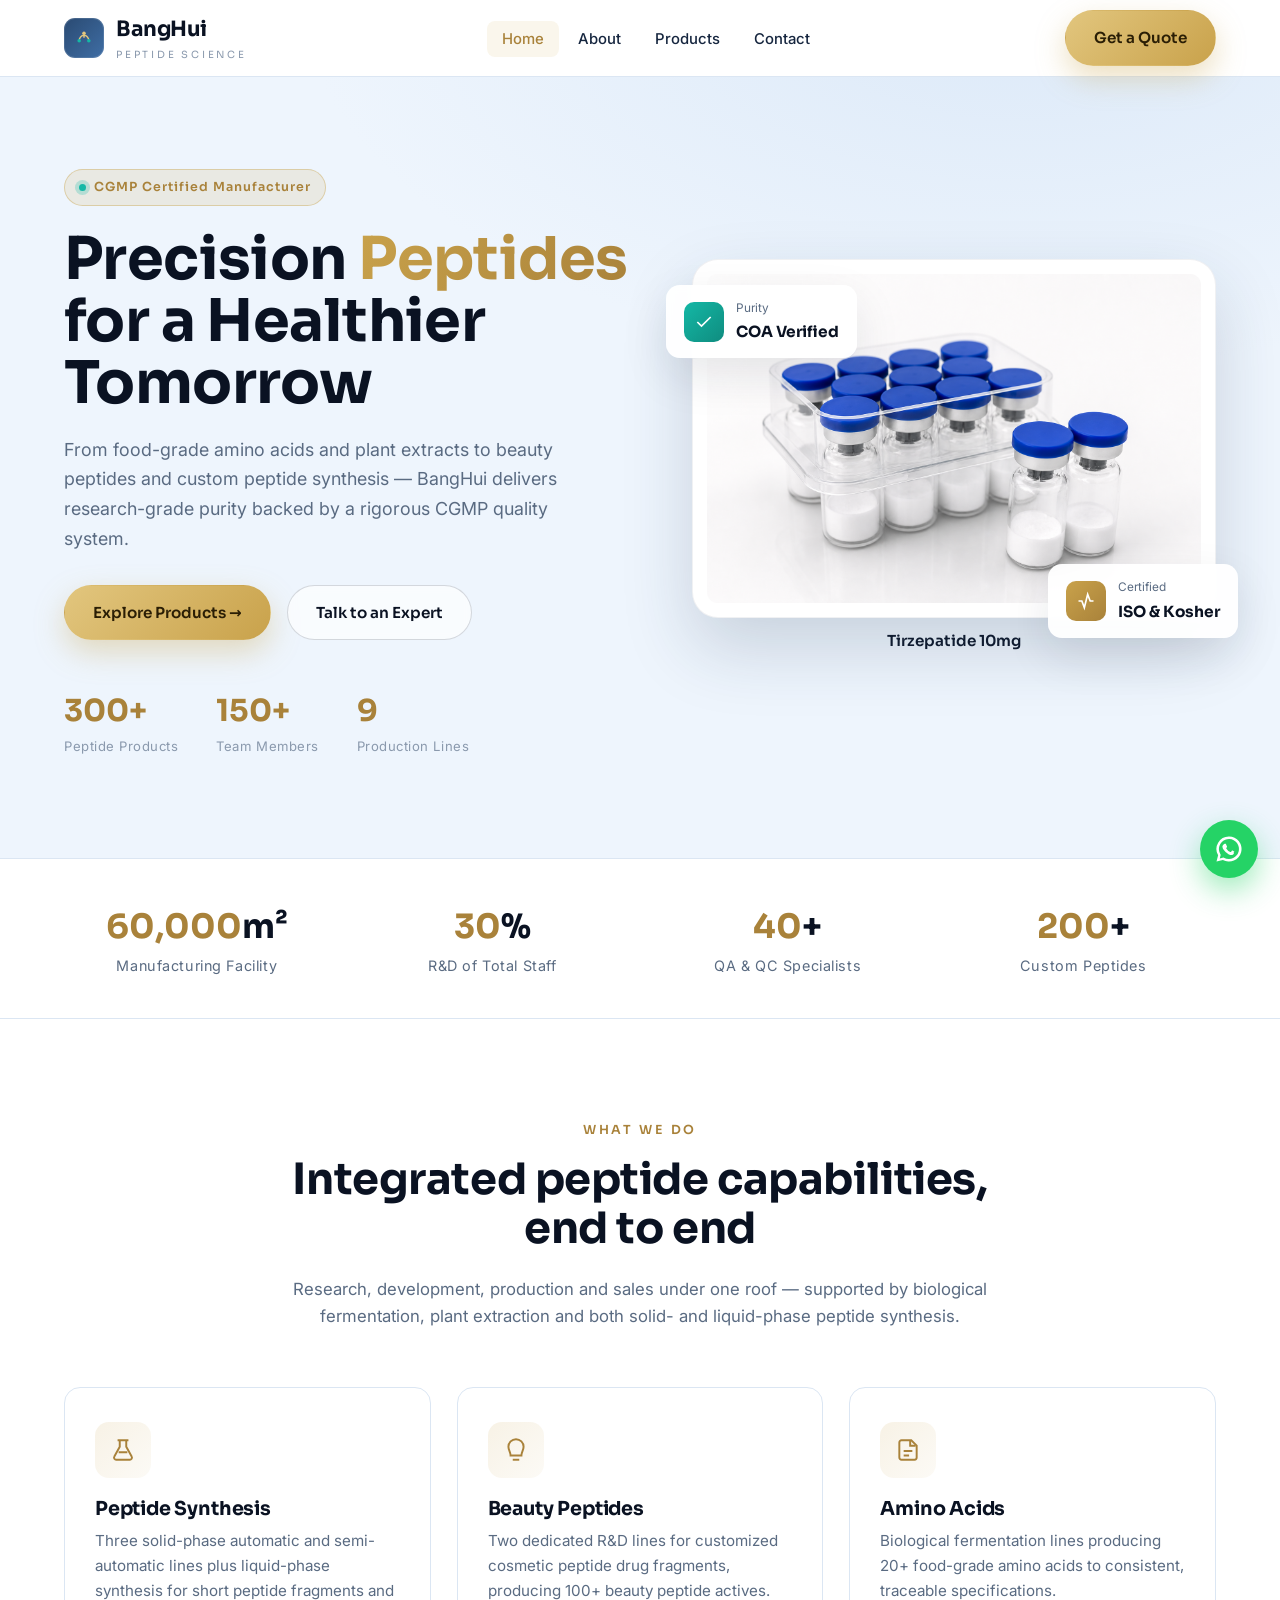
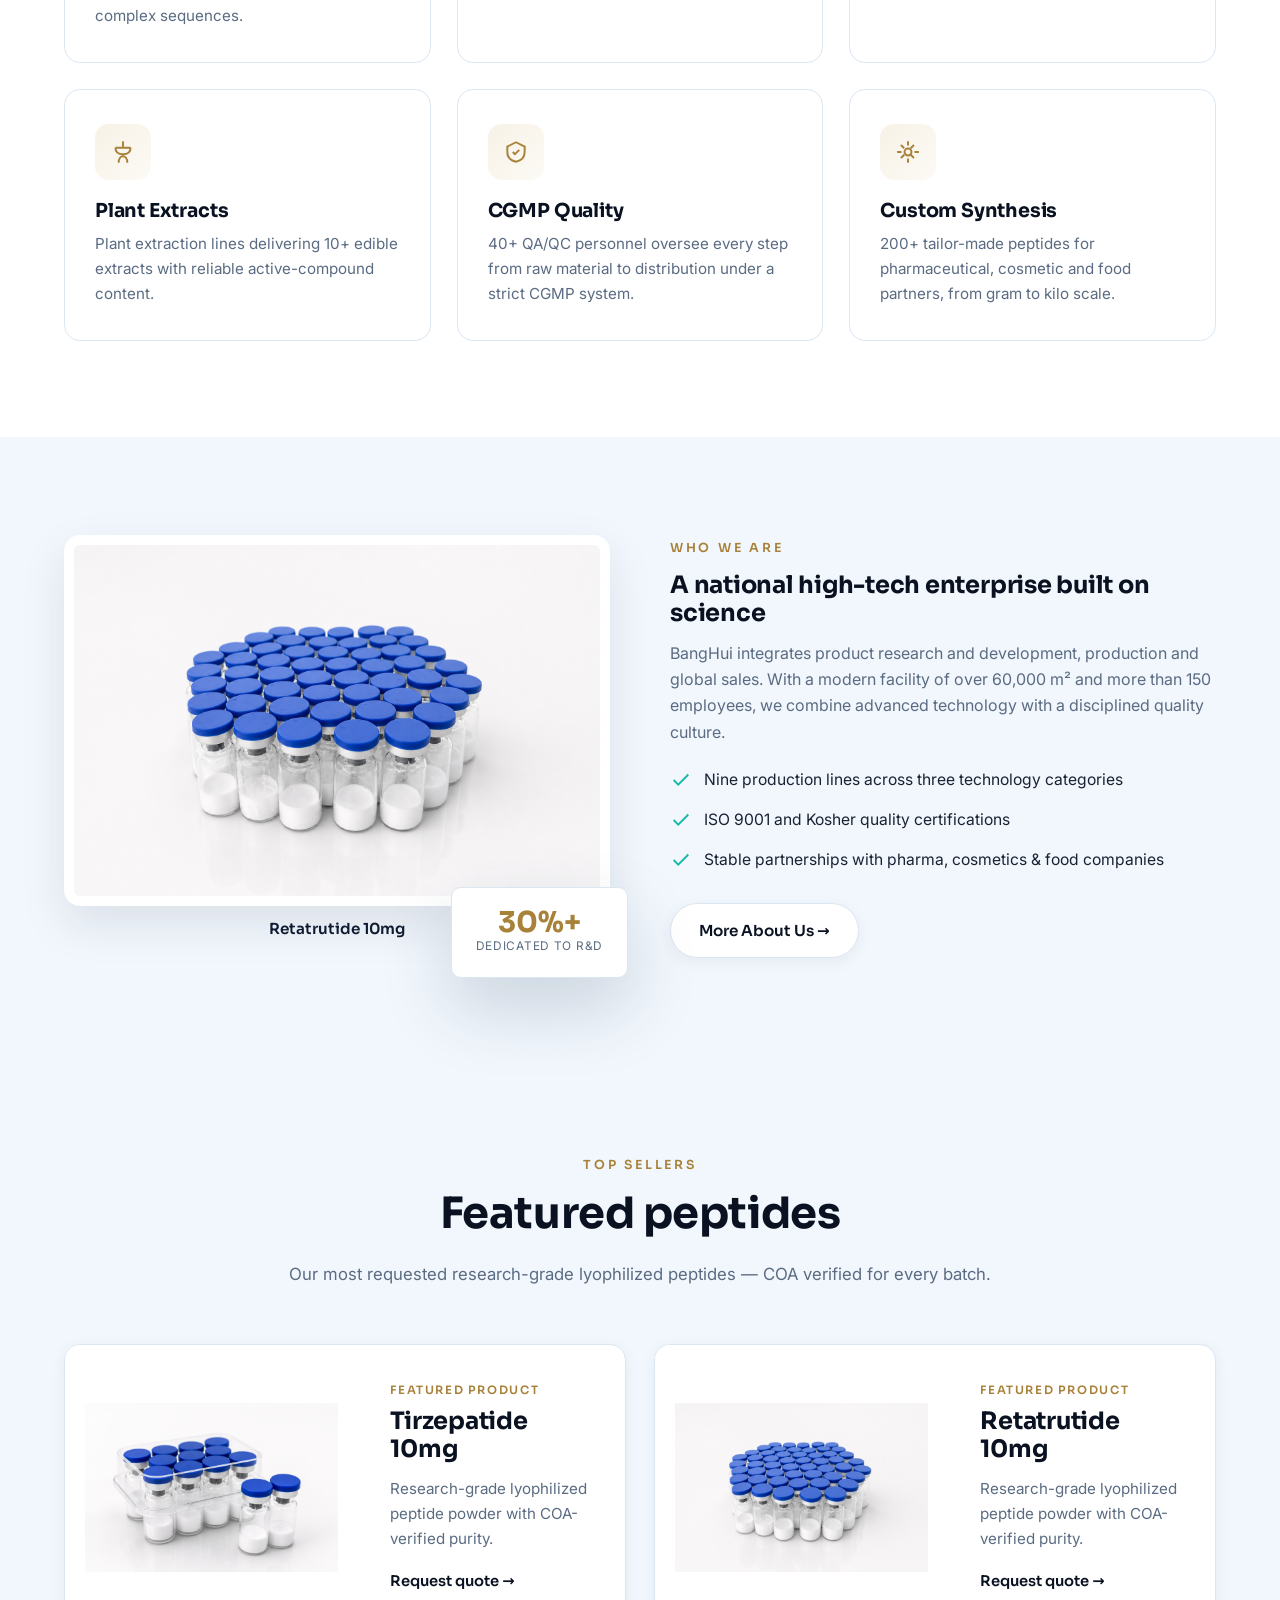
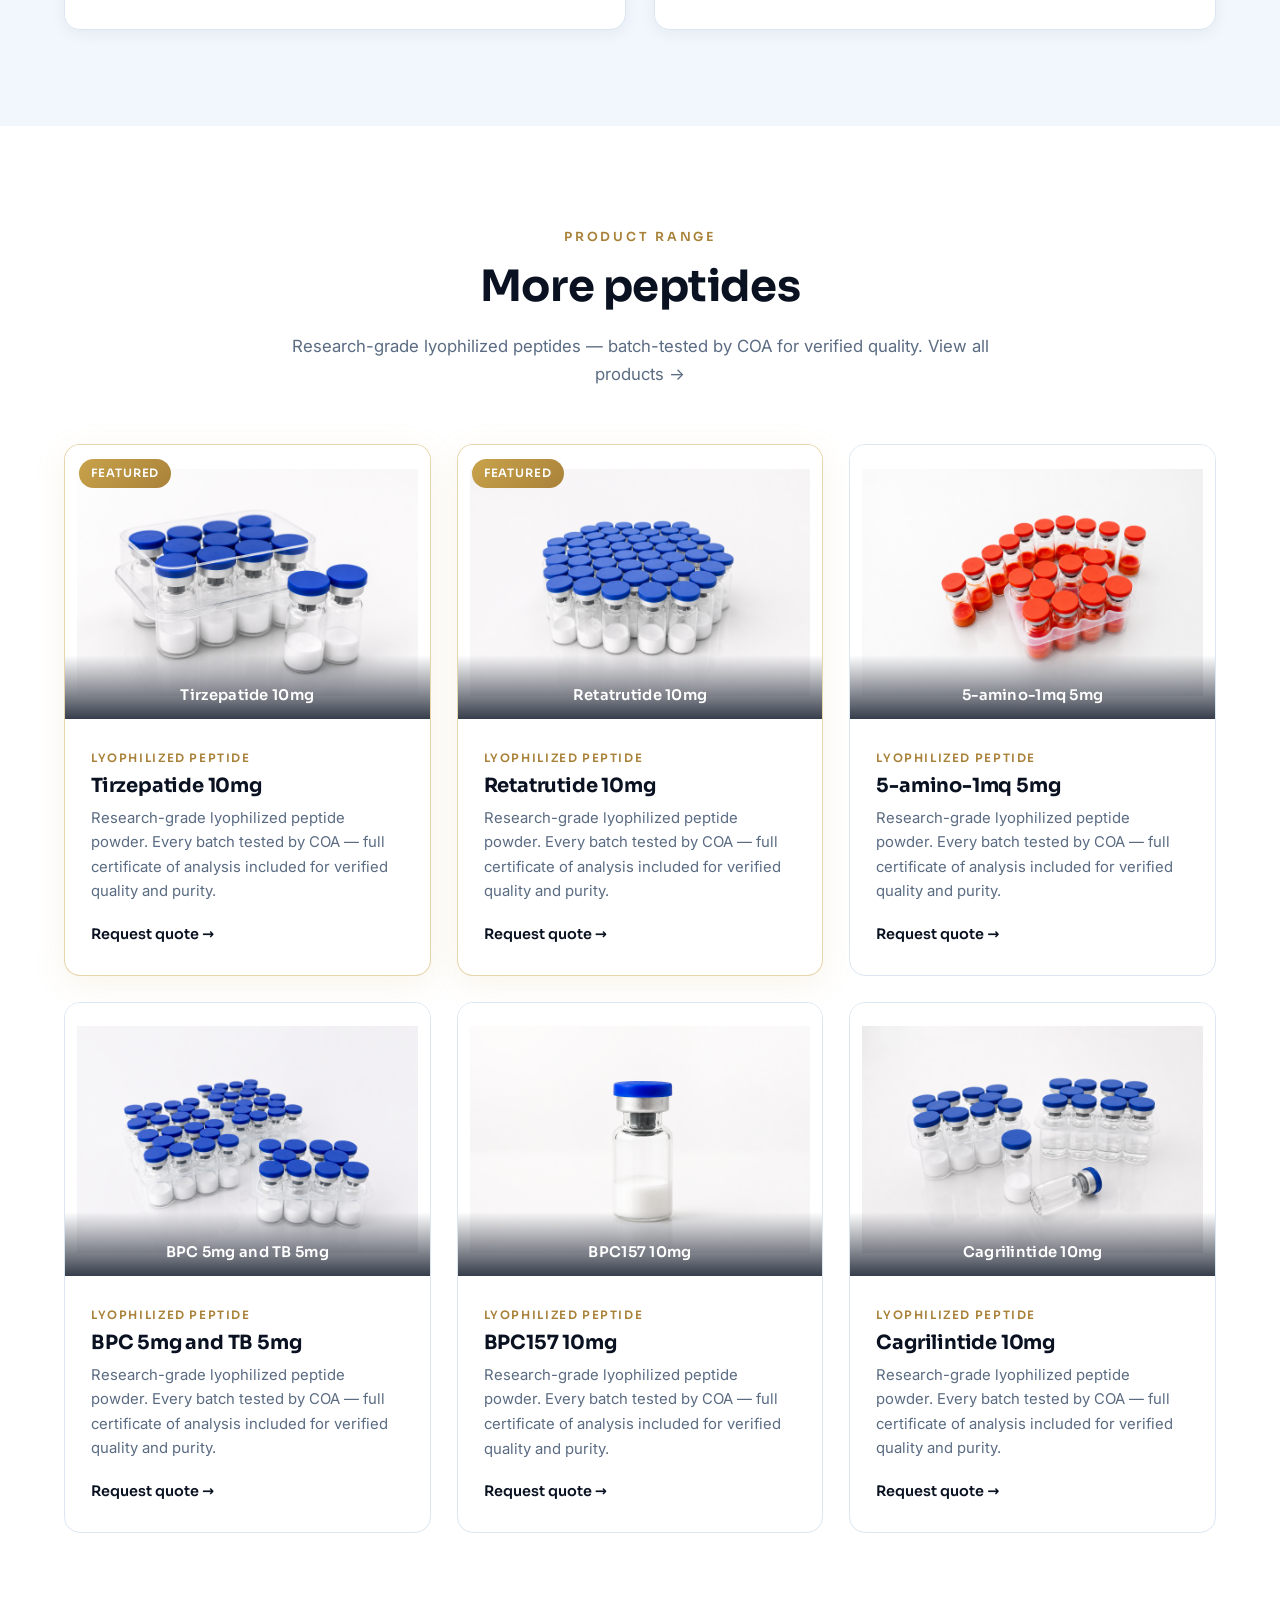
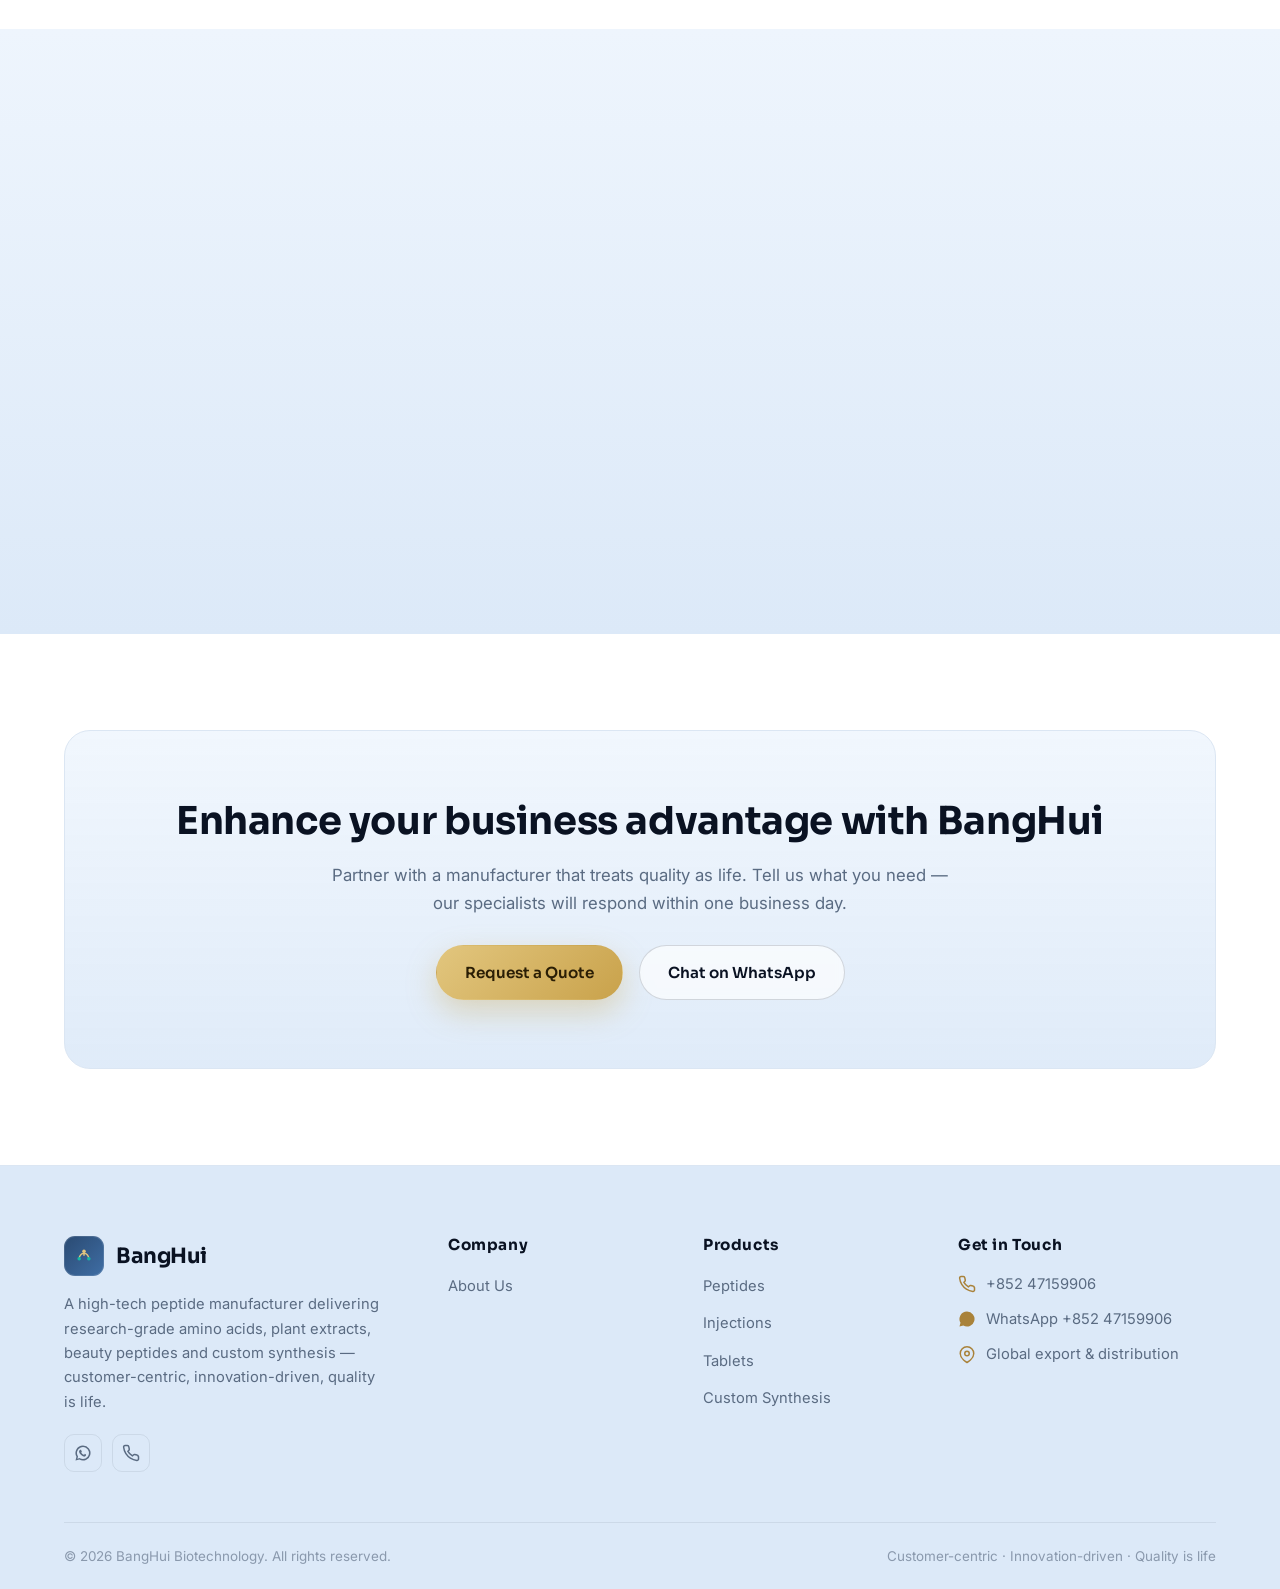
==== commit c6c53404: "~" ====
--- a/index.html
+++ b/index.html
@@ -62,8 +62,8 @@
       </div>
 
       <div class="hero__visual reveal">
-        <img src="assets/img/products/KLOW%2080mg.jpg" alt="KLOW 80mg" />
-        <p class="img-caption">KLOW 80mg</p>
+        <img src="assets/img/products/Tirzepatide%2010mg.jpg" alt="Tirzepatide 10mg" />
+        <p class="img-caption">Tirzepatide 10mg</p>
         <div class="hero__float hero__float--tl">
           <span class="ic" style="background:linear-gradient(135deg,#14b8a6,#0f8c7f)">
             <svg viewBox="0 0 24 24" width="20" height="20" fill="none" stroke="#fff" stroke-width="2"><path d="M20 6L9 17l-5-5"/></svg>
@@ -164,12 +164,24 @@
   </div>
 </section>
 
+<!-- ===== Featured spotlight ===== -->
+<section class="section section--soft">
+  <div class="container">
+    <div class="section-head reveal">
+      <span class="eyebrow">Top Sellers</span>
+      <h2>Featured peptides</h2>
+      <p>Our most requested research-grade lyophilized peptides &mdash; COA verified for every batch.</p>
+    </div>
+    <div class="spotlight-grid" data-featured-spotlight></div>
+  </div>
+</section>
+
 <!-- ===== Products preview ===== -->
 <section class="section">
   <div class="container">
     <div class="section-head reveal">
       <span class="eyebrow">Product Range</span>
-      <h2>Featured peptides</h2>
+      <h2>More peptides</h2>
       <p>Research-grade lyophilized peptides &mdash; batch-tested by COA for verified quality. <a href="products.html">View all products &rarr;</a></p>
     </div>
 
--- a/assets/css/styles.css
+++ b/assets/css/styles.css
@@ -397,6 +397,38 @@
 .pcard p { font-size: .93rem; margin-bottom: 16px; }
 .pcard__link { display: inline-flex; align-items: center; gap: 7px; font-family: var(--font-head); font-weight: 600; font-size: .9rem; color: var(--navy-900); transition: gap .25s, color .25s; }
 .pcard__link:hover { gap: 12px; color: var(--gold-dark); }
+.pcard--featured { border-color: rgba(201, 162, 75, .45); box-shadow: 0 8px 32px rgba(201, 162, 75, .12); }
+.pcard--featured:hover { box-shadow: 0 14px 40px rgba(201, 162, 75, .2); }
+.pcard__badge {
+  position: absolute; top: 14px; left: 14px; z-index: 2;
+  padding: 5px 12px; border-radius: 999px;
+  background: linear-gradient(135deg, #c9a24b, #a9823a);
+  color: #fff; font-family: var(--font-head); font-weight: 600;
+  font-size: .72rem; letter-spacing: .08em; text-transform: uppercase;
+}
+
+.spotlight-grid { display: grid; grid-template-columns: repeat(2, 1fr); gap: 28px; }
+.spotlight {
+  display: grid; grid-template-columns: 1.1fr 1fr; gap: 0;
+  background: #fff; border: 1px solid var(--line); border-radius: var(--radius);
+  overflow: hidden; text-decoration: none; color: inherit;
+  transition: transform .3s var(--ease), box-shadow .3s var(--ease);
+  box-shadow: var(--shadow-sm);
+}
+.spotlight:hover { transform: translateY(-4px); box-shadow: var(--shadow); }
+.spotlight__img { background: #fff; display: flex; align-items: center; justify-content: center; padding: 20px; }
+.spotlight__img img { width: 100%; max-height: 280px; object-fit: contain; }
+.spotlight__copy { padding: 36px 32px; display: flex; flex-direction: column; justify-content: center; }
+.spotlight__tag { font-size: .72rem; letter-spacing: .14em; text-transform: uppercase; color: var(--gold-dark); font-weight: 600; font-family: var(--font-head); }
+.spotlight h3 { font-size: 1.5rem; margin: 8px 0 12px; color: var(--navy-900); }
+.spotlight p { font-size: .95rem; margin-bottom: 18px; }
+.spotlight__cta { font-family: var(--font-head); font-weight: 600; font-size: .92rem; color: var(--navy-900); }
+.spotlight:hover .spotlight__cta { color: var(--gold-dark); }
+@media (max-width: 900px) {
+  .spotlight-grid { grid-template-columns: 1fr; }
+  .spotlight { grid-template-columns: 1fr; }
+  .spotlight__copy { padding: 24px 26px 28px; }
+}
 
 /* ==========================================================================
    Steps / process
